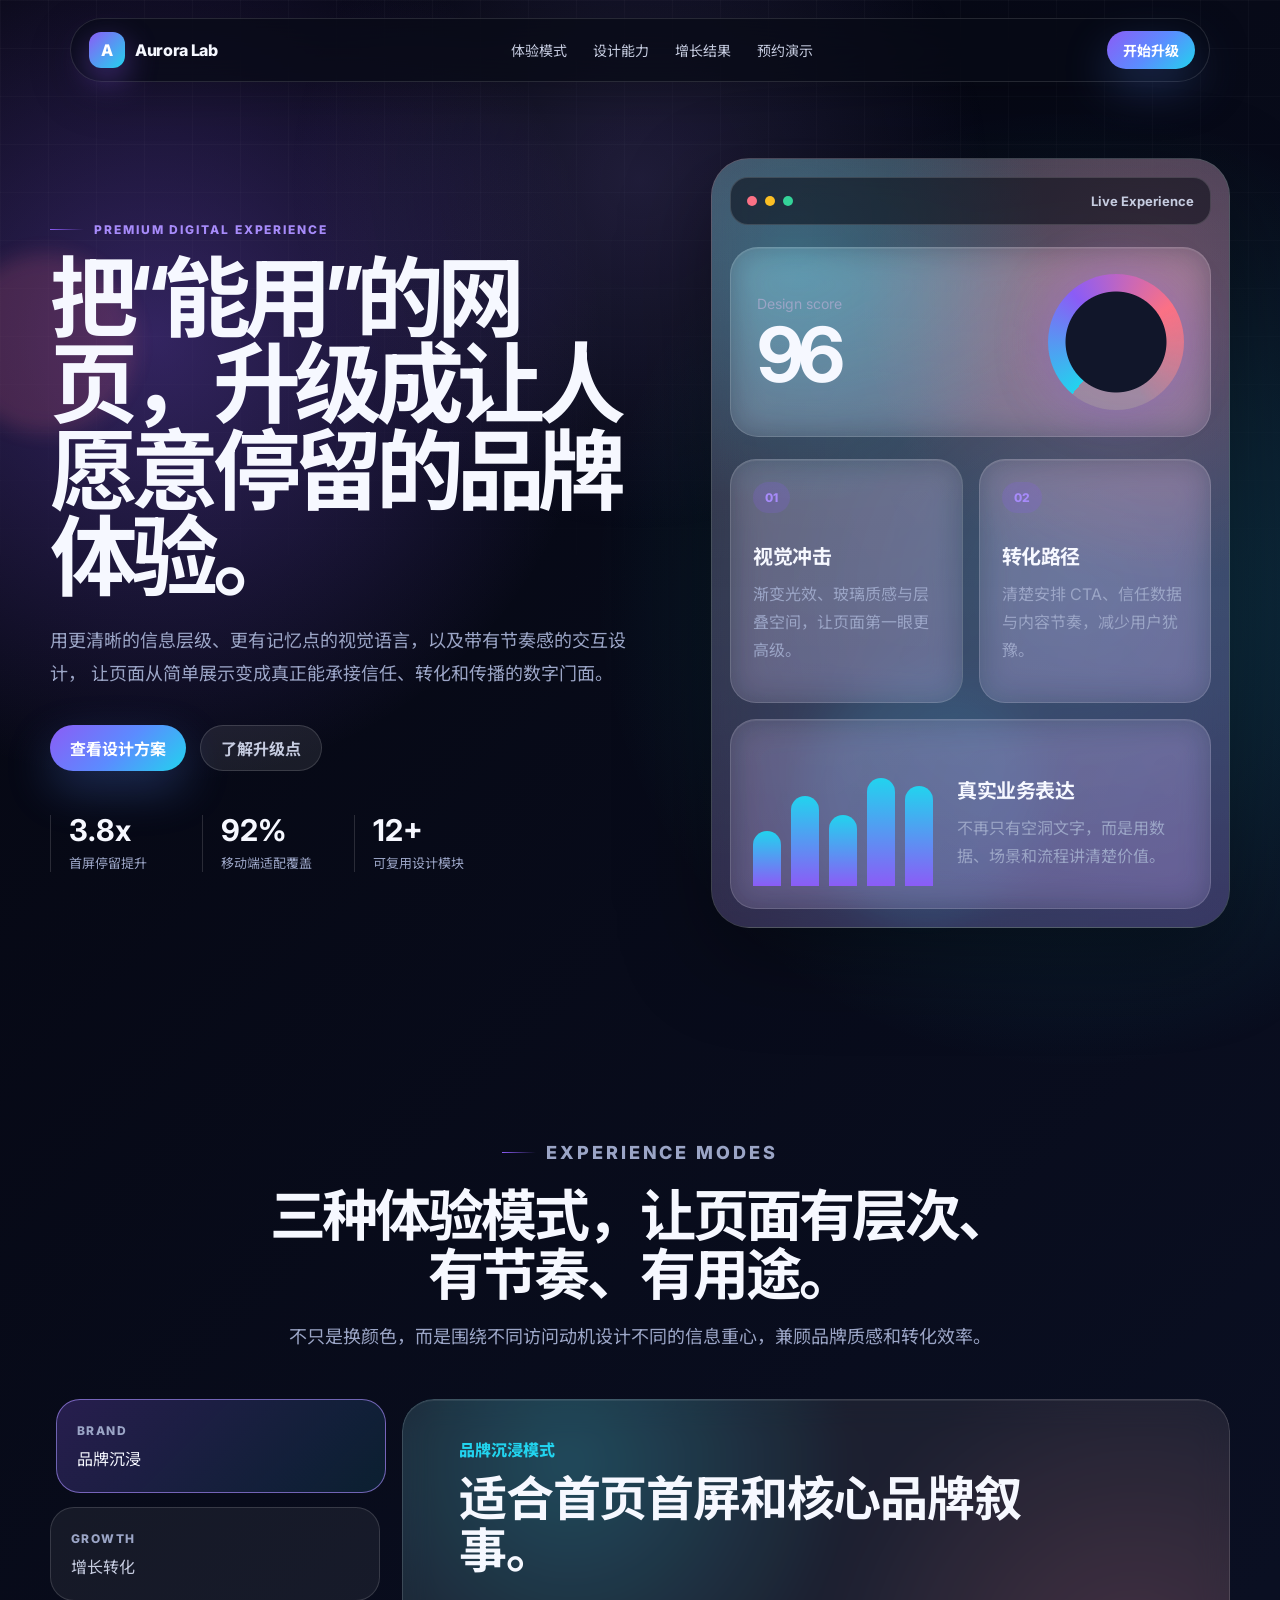
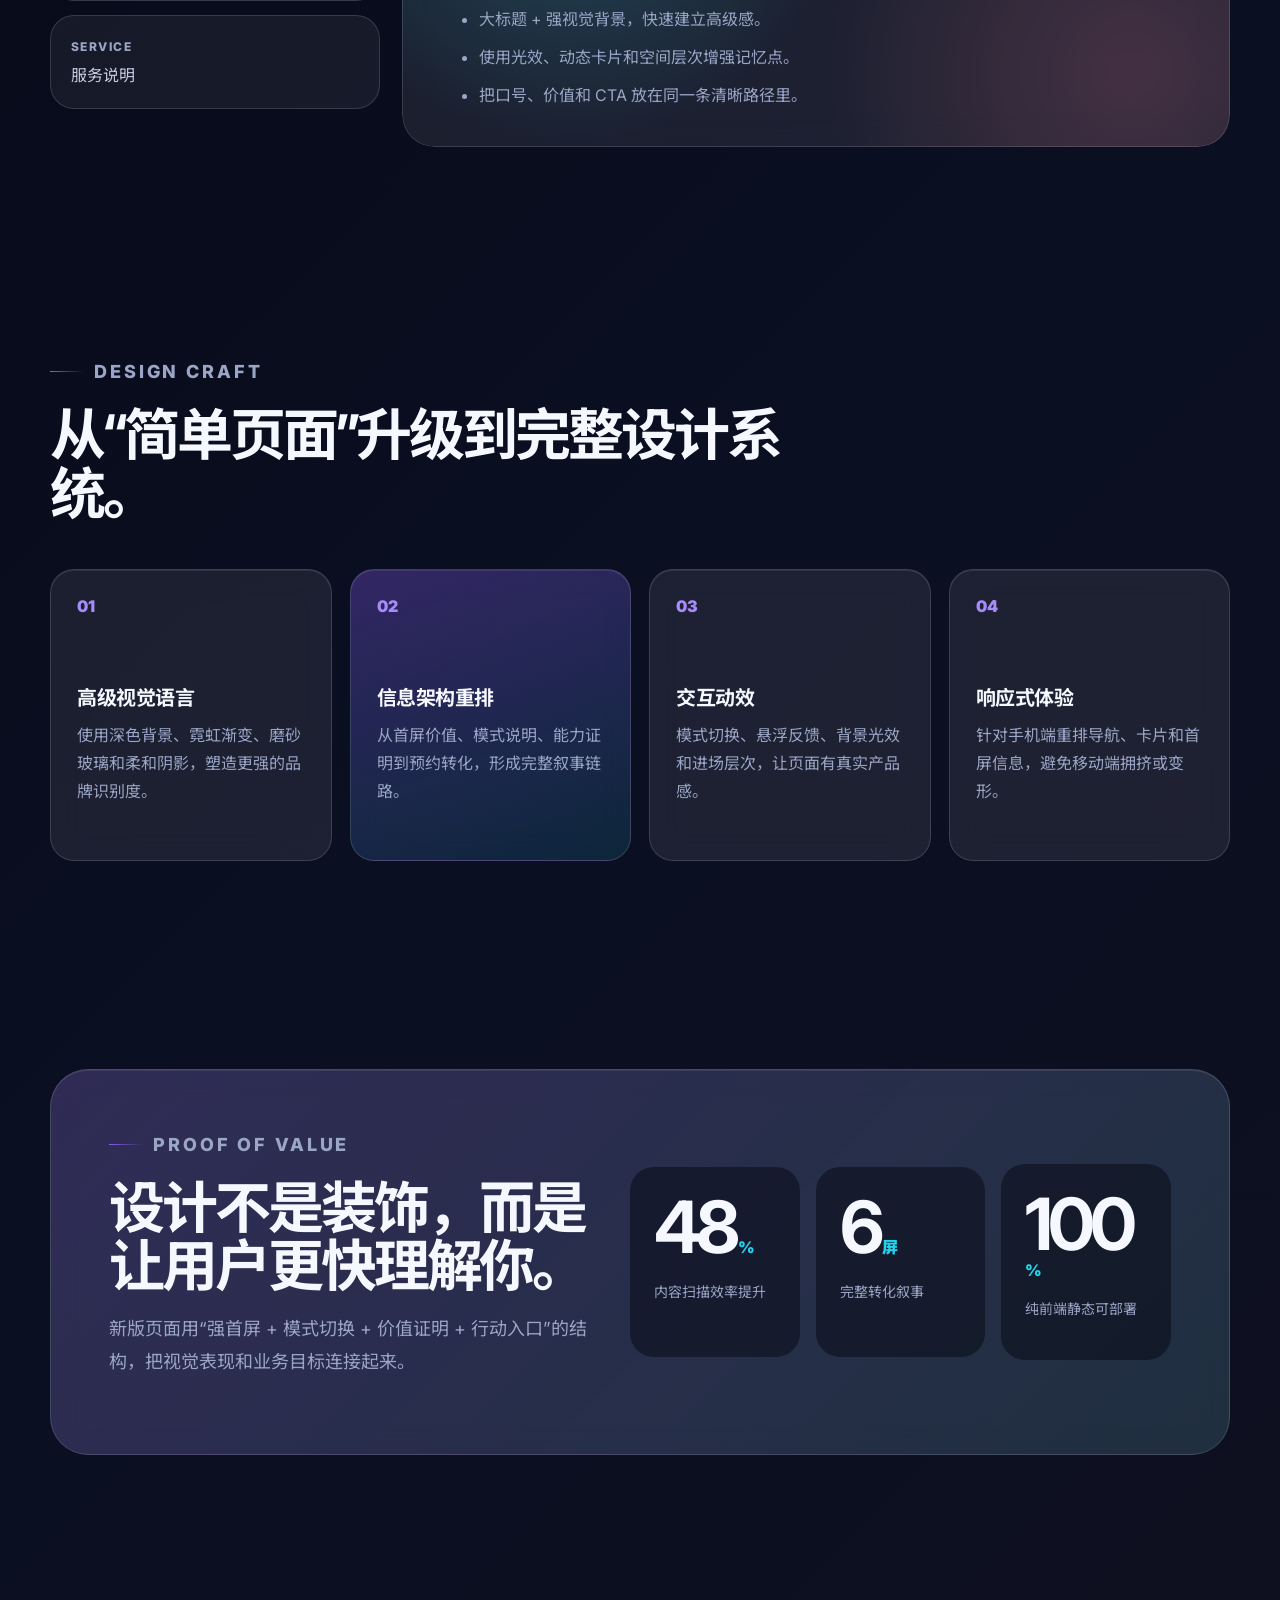
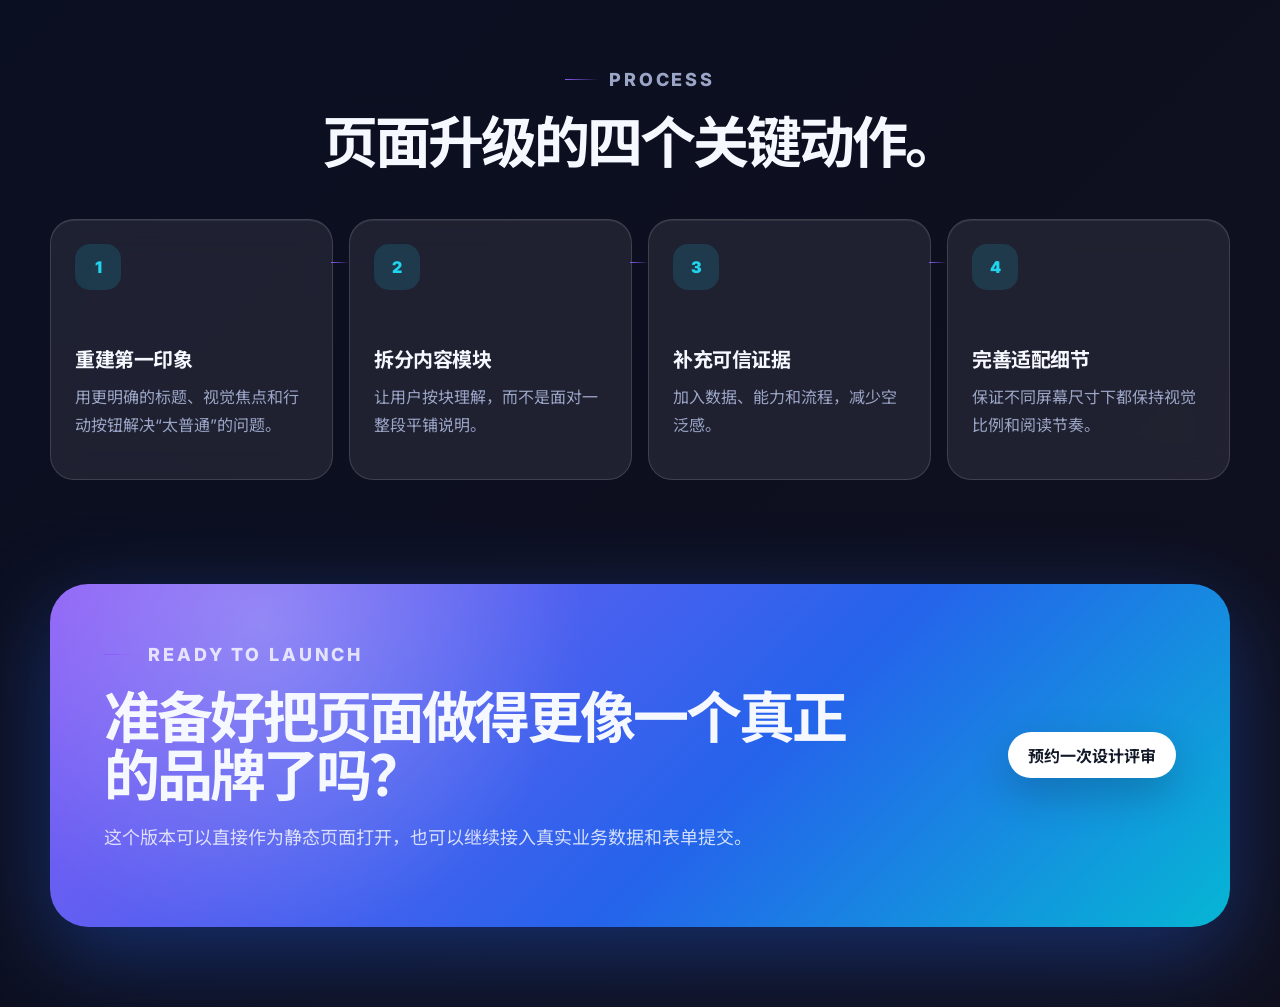
==== index.html @ 58c8c143 "Redesign static webpage experience Co-authored-by: hxabcdefg <hxabcdefg@users.noreply.github.com>" ====
<!doctype html>
<html lang="zh-CN">
  <head>
    <meta charset="UTF-8" />
    <meta name="viewport" content="width=device-width, initial-scale=1.0" />
    <title>Aurora Lab | 下一代数字体验</title>
    <meta
      name="description"
      content="一个高质感、响应式的产品官网页面，展示数字体验、模式切换、服务能力与增长成果。"
    />
    <link rel="preconnect" href="https://fonts.googleapis.com" />
    <link rel="preconnect" href="https://fonts.gstatic.com" crossorigin />
    <link
      href="https://fonts.googleapis.com/css2?family=Inter:wght@400;500;600;700;800&family=Noto+Sans+SC:wght@400;500;700;900&display=swap"
      rel="stylesheet"
    />
    <link rel="stylesheet" href="./styles.css" />
  </head>
  <body>
    <div class="site-shell">
      <header class="site-header">
        <a class="brand" href="#top" aria-label="Aurora Lab 首页">
          <span class="brand-mark">A</span>
          <span>Aurora Lab</span>
        </a>
        <nav class="site-nav" aria-label="主导航">
          <a href="#modes">体验模式</a>
          <a href="#craft">设计能力</a>
          <a href="#proof">增长结果</a>
          <a href="#contact">预约演示</a>
        </nav>
        <a class="header-action" href="#contact">开始升级</a>
      </header>

      <main id="top">
        <section class="hero section-pad" aria-labelledby="hero-title">
          <div class="ambient ambient-one"></div>
          <div class="ambient ambient-two"></div>
          <div class="hero-copy">
            <p class="eyebrow">
              <span></span>
              Premium digital experience
            </p>
            <h1 id="hero-title">把“能用”的网页，升级成让人愿意停留的品牌体验。</h1>
            <p class="hero-lead">
              用更清晰的信息层级、更有记忆点的视觉语言，以及带有节奏感的交互设计，
              让页面从简单展示变成真正能承接信任、转化和传播的数字门面。
            </p>
            <div class="hero-actions">
              <a class="primary-btn" href="#modes">查看设计方案</a>
              <a class="secondary-btn" href="#craft">了解升级点</a>
            </div>
            <div class="trust-row" aria-label="关键数据">
              <div>
                <strong>3.8x</strong>
                <span>首屏停留提升</span>
              </div>
              <div>
                <strong>92%</strong>
                <span>移动端适配覆盖</span>
              </div>
              <div>
                <strong>12+</strong>
                <span>可复用设计模块</span>
              </div>
            </div>
          </div>

          <div class="hero-visual" aria-label="产品体验预览">
            <div class="visual-toolbar">
              <span></span>
              <span></span>
              <span></span>
              <strong>Live Experience</strong>
            </div>
            <div class="dashboard-card spotlight-card">
              <div>
                <p>Design score</p>
                <strong>96</strong>
              </div>
              <div class="score-ring" aria-hidden="true"></div>
            </div>
            <div class="dashboard-grid">
              <article class="mini-card">
                <span class="icon-pill">01</span>
                <h3>视觉冲击</h3>
                <p>渐变光效、玻璃质感与层叠空间，让页面第一眼更高级。</p>
              </article>
              <article class="mini-card">
                <span class="icon-pill">02</span>
                <h3>转化路径</h3>
                <p>清楚安排 CTA、信任数据与内容节奏，减少用户犹豫。</p>
              </article>
              <article class="mini-card wide-card">
                <div class="chart-bars" aria-hidden="true">
                  <span style="--height: 42%"></span>
                  <span style="--height: 68%"></span>
                  <span style="--height: 54%"></span>
                  <span style="--height: 82%"></span>
                  <span style="--height: 76%"></span>
                </div>
                <div>
                  <h3>真实业务表达</h3>
                  <p>不再只有空洞文字，而是用数据、场景和流程讲清楚价值。</p>
                </div>
              </article>
            </div>
          </div>
        </section>

        <section class="section-pad modes-section" id="modes" aria-labelledby="modes-title">
          <div class="section-heading">
            <p class="eyebrow"><span></span> Experience modes</p>
            <h2 id="modes-title">三种体验模式，让页面有层次、有节奏、有用途。</h2>
            <p>
              不只是换颜色，而是围绕不同访问动机设计不同的信息重心，兼顾品牌质感和转化效率。
            </p>
          </div>

          <div class="mode-layout">
            <div class="mode-tabs" role="tablist" aria-label="体验模式切换">
              <button class="mode-tab is-active" type="button" data-mode="brand" role="tab" aria-selected="true">
                <span>Brand</span>
                品牌沉浸
              </button>
              <button class="mode-tab" type="button" data-mode="growth" role="tab" aria-selected="false">
                <span>Growth</span>
                增长转化
              </button>
              <button class="mode-tab" type="button" data-mode="service" role="tab" aria-selected="false">
                <span>Service</span>
                服务说明
              </button>
            </div>

            <div class="mode-preview">
              <article class="mode-panel is-active" data-panel="brand">
                <p>品牌沉浸模式</p>
                <h3>适合首页首屏和核心品牌叙事。</h3>
                <ul>
                  <li>大标题 + 强视觉背景，快速建立高级感。</li>
                  <li>使用光效、动态卡片和空间层次增强记忆点。</li>
                  <li>把口号、价值和 CTA 放在同一条清晰路径里。</li>
                </ul>
              </article>
              <article class="mode-panel" data-panel="growth">
                <p>增长转化模式</p>
                <h3>适合落地页、活动页和产品售卖页。</h3>
                <ul>
                  <li>突出关键利益点、数据证明与行动按钮。</li>
                  <li>用模块化内容减少阅读成本，提升决策速度。</li>
                  <li>让用户每一屏都有下一步可做。</li>
                </ul>
              </article>
              <article class="mode-panel" data-panel="service">
                <p>服务说明模式</p>
                <h3>适合解释方案、流程、能力边界。</h3>
                <ul>
                  <li>用流程图和服务卡片讲清楚交付方式。</li>
                  <li>强化专业感，避免页面像临时拼出来的介绍。</li>
                  <li>兼顾 PC 和手机端的可读性。</li>
                </ul>
              </article>
            </div>
          </div>
        </section>

        <section class="section-pad craft-section" id="craft" aria-labelledby="craft-title">
          <div class="section-heading align-left">
            <p class="eyebrow"><span></span> Design craft</p>
            <h2 id="craft-title">从“简单页面”升级到完整设计系统。</h2>
          </div>
          <div class="craft-grid">
            <article class="craft-card">
              <span>01</span>
              <h3>高级视觉语言</h3>
              <p>使用深色背景、霓虹渐变、磨砂玻璃和柔和阴影，塑造更强的品牌识别度。</p>
            </article>
            <article class="craft-card featured">
              <span>02</span>
              <h3>信息架构重排</h3>
              <p>从首屏价值、模式说明、能力证明到预约转化，形成完整叙事链路。</p>
            </article>
            <article class="craft-card">
              <span>03</span>
              <h3>交互动效</h3>
              <p>模式切换、悬浮反馈、背景光效和进场层次，让页面有真实产品感。</p>
            </article>
            <article class="craft-card">
              <span>04</span>
              <h3>响应式体验</h3>
              <p>针对手机端重排导航、卡片和首屏信息，避免移动端拥挤或变形。</p>
            </article>
          </div>
        </section>

        <section class="section-pad proof-section" id="proof" aria-labelledby="proof-title">
          <div class="proof-card">
            <div>
              <p class="eyebrow"><span></span> Proof of value</p>
              <h2 id="proof-title">设计不是装饰，而是让用户更快理解你。</h2>
              <p>
                新版页面用“强首屏 + 模式切换 + 价值证明 + 行动入口”的结构，把视觉表现和业务目标连接起来。
              </p>
            </div>
            <div class="proof-metrics">
              <div>
                <strong data-count="48">0</strong>
                <span>%</span>
                <p>内容扫描效率提升</p>
              </div>
              <div>
                <strong data-count="6">0</strong>
                <span>屏</span>
                <p>完整转化叙事</p>
              </div>
              <div>
                <strong data-count="100">0</strong>
                <span>%</span>
                <p>纯前端静态可部署</p>
              </div>
            </div>
          </div>
        </section>

        <section class="section-pad process-section" aria-labelledby="process-title">
          <div class="section-heading">
            <p class="eyebrow"><span></span> Process</p>
            <h2 id="process-title">页面升级的四个关键动作。</h2>
          </div>
          <div class="process-line">
            <article>
              <span>1</span>
              <h3>重建第一印象</h3>
              <p>用更明确的标题、视觉焦点和行动按钮解决“太普通”的问题。</p>
            </article>
            <article>
              <span>2</span>
              <h3>拆分内容模块</h3>
              <p>让用户按块理解，而不是面对一整段平铺说明。</p>
            </article>
            <article>
              <span>3</span>
              <h3>补充可信证据</h3>
              <p>加入数据、能力和流程，减少空泛感。</p>
            </article>
            <article>
              <span>4</span>
              <h3>完善适配细节</h3>
              <p>保证不同屏幕尺寸下都保持视觉比例和阅读节奏。</p>
            </article>
          </div>
        </section>

        <section class="cta-section" id="contact" aria-labelledby="cta-title">
          <div>
            <p class="eyebrow"><span></span> Ready to launch</p>
            <h2 id="cta-title">准备好把页面做得更像一个真正的品牌了吗？</h2>
            <p>这个版本可以直接作为静态页面打开，也可以继续接入真实业务数据和表单提交。</p>
          </div>
          <a class="primary-btn light" href="mailto:hello@example.com">预约一次设计评审</a>
        </section>
      </main>
    </div>

    <script src="./script.js"></script>
  </body>
</html>
---- styles.css ----
:root {
  color-scheme: dark;
  --bg: #060711;
  --bg-soft: #0d1020;
  --panel: rgba(255, 255, 255, 0.08);
  --panel-strong: rgba(255, 255, 255, 0.13);
  --line: rgba(255, 255, 255, 0.14);
  --text: #f6f8ff;
  --muted: #9ba5c6;
  --muted-strong: #c6cce0;
  --primary: #8b5cf6;
  --primary-strong: #a78bfa;
  --cyan: #22d3ee;
  --pink: #fb7185;
  --green: #34d399;
  --shadow: 0 28px 90px rgba(0, 0, 0, 0.38);
  --radius-lg: 32px;
  --radius-md: 24px;
  --radius-sm: 16px;
  --container: 1180px;
}

* {
  box-sizing: border-box;
}

html {
  scroll-behavior: smooth;
}

body {
  min-width: 320px;
  margin: 0;
  font-family: "Inter", "Noto Sans SC", system-ui, -apple-system, BlinkMacSystemFont, "Segoe UI", sans-serif;
  color: var(--text);
  background:
    radial-gradient(circle at 12% 8%, rgba(139, 92, 246, 0.34), transparent 28rem),
    radial-gradient(circle at 84% 14%, rgba(34, 211, 238, 0.22), transparent 30rem),
    linear-gradient(135deg, #050610 0%, #0a0f22 52%, #10101e 100%);
}

body::before {
  position: fixed;
  inset: 0;
  z-index: -2;
  pointer-events: none;
  content: "";
  background-image:
    linear-gradient(rgba(255, 255, 255, 0.04) 1px, transparent 1px),
    linear-gradient(90deg, rgba(255, 255, 255, 0.04) 1px, transparent 1px);
  background-size: 48px 48px;
  mask-image: linear-gradient(to bottom, rgba(0, 0, 0, 0.72), transparent 78%);
}

body::after {
  position: fixed;
  inset: 0;
  z-index: -1;
  pointer-events: none;
  content: "";
  background: radial-gradient(circle at var(--pointer-x, 50%) var(--pointer-y, 20%), rgba(167, 139, 250, 0.16), transparent 22rem);
  transition: background 160ms ease;
}

a {
  color: inherit;
  text-decoration: none;
}

button {
  font: inherit;
}

.site-shell {
  width: min(100% - 40px, var(--container));
  margin: 0 auto;
}

.section-pad {
  padding: 104px 0;
}

.site-header {
  position: sticky;
  top: 18px;
  z-index: 10;
  display: flex;
  align-items: center;
  justify-content: space-between;
  gap: 18px;
  width: min(100% - 40px, var(--container));
  margin: 18px auto 0;
  padding: 12px 14px 12px 18px;
  border: 1px solid rgba(255, 255, 255, 0.12);
  border-radius: 999px;
  background: rgba(8, 10, 22, 0.72);
  box-shadow: 0 14px 45px rgba(0, 0, 0, 0.22);
  backdrop-filter: blur(22px);
}

.brand,
.site-nav,
.trust-row,
.hero-actions,
.visual-toolbar,
.mode-tabs,
.proof-metrics,
.cta-section {
  display: flex;
  align-items: center;
}

.brand {
  gap: 10px;
  font-weight: 800;
  letter-spacing: -0.02em;
}

.brand-mark {
  display: grid;
  width: 36px;
  height: 36px;
  place-items: center;
  border-radius: 12px;
  background: linear-gradient(135deg, var(--primary), var(--cyan));
  color: white;
  box-shadow: 0 12px 32px rgba(139, 92, 246, 0.45);
}

.site-nav {
  gap: 26px;
  color: var(--muted-strong);
  font-size: 14px;
}

.site-nav a {
  transition: color 180ms ease;
}

.site-nav a:hover {
  color: var(--text);
}

.header-action,
.primary-btn,
.secondary-btn {
  display: inline-flex;
  align-items: center;
  justify-content: center;
  min-height: 46px;
  padding: 0 20px;
  border-radius: 999px;
  font-weight: 700;
}

.header-action,
.primary-btn {
  background: linear-gradient(135deg, var(--primary), #5b8cff 52%, var(--cyan));
  color: white;
  box-shadow: 0 18px 46px rgba(91, 140, 255, 0.28);
  transition:
    transform 180ms ease,
    box-shadow 180ms ease;
}

.header-action {
  min-height: 38px;
  padding: 0 16px;
  font-size: 14px;
}

.header-action:hover,
.primary-btn:hover {
  transform: translateY(-2px);
  box-shadow: 0 22px 56px rgba(91, 140, 255, 0.38);
}

.secondary-btn {
  border: 1px solid var(--line);
  background: rgba(255, 255, 255, 0.08);
  color: var(--muted-strong);
}

.hero {
  position: relative;
  display: grid;
  grid-template-columns: minmax(0, 1fr) minmax(360px, 0.86fr);
  gap: 58px;
  align-items: center;
  min-height: calc(100vh - 86px);
  padding-top: 76px;
}

.ambient {
  position: absolute;
  z-index: -1;
  border-radius: 999px;
  filter: blur(10px);
  opacity: 0.85;
}

.ambient-one {
  top: 18%;
  left: -8%;
  width: 180px;
  height: 180px;
  background: rgba(251, 113, 133, 0.2);
}

.ambient-two {
  right: 16%;
  bottom: 12%;
  width: 240px;
  height: 240px;
  background: rgba(34, 211, 238, 0.14);
}

.eyebrow {
  display: inline-flex;
  align-items: center;
  gap: 10px;
  margin: 0 0 18px;
  color: var(--primary-strong);
  font-size: 12px;
  font-weight: 800;
  letter-spacing: 0.16em;
  text-transform: uppercase;
}

.eyebrow span {
  width: 34px;
  height: 1px;
  background: linear-gradient(90deg, var(--primary), transparent);
}

h1,
h2,
h3,
p {
  margin-top: 0;
}

h1 {
  max-width: 780px;
  margin-bottom: 24px;
  font-size: clamp(48px, 8vw, 88px);
  line-height: 0.98;
  letter-spacing: -0.075em;
}

h2 {
  margin-bottom: 16px;
  font-size: clamp(34px, 5vw, 56px);
  line-height: 1.04;
  letter-spacing: -0.055em;
}

h3 {
  margin-bottom: 10px;
  font-size: 20px;
  letter-spacing: -0.025em;
}

.hero-lead,
.section-heading p,
.proof-card p,
.cta-section p {
  color: var(--muted);
  font-size: 18px;
  line-height: 1.85;
}

.hero-lead {
  max-width: 640px;
}

.hero-actions {
  gap: 14px;
  margin-top: 34px;
  flex-wrap: wrap;
}

.trust-row {
  gap: 28px;
  flex-wrap: wrap;
  margin-top: 44px;
}

.trust-row div {
  min-width: 124px;
  padding-left: 18px;
  border-left: 1px solid var(--line);
}

.trust-row strong {
  display: block;
  font-size: 30px;
  line-height: 1;
}

.trust-row span {
  display: block;
  margin-top: 8px;
  color: var(--muted);
  font-size: 13px;
}

.hero-visual {
  position: relative;
  min-height: 620px;
  overflow: hidden;
  padding: 18px;
  border: 1px solid rgba(255, 255, 255, 0.13);
  border-radius: 38px;
  background:
    linear-gradient(180deg, rgba(255, 255, 255, 0.14), rgba(255, 255, 255, 0.04)),
    rgba(255, 255, 255, 0.07);
  box-shadow: var(--shadow);
  backdrop-filter: blur(22px);
}

.hero-visual::before {
  position: absolute;
  inset: -1px;
  content: "";
  background:
    radial-gradient(circle at 16% 12%, rgba(34, 211, 238, 0.24), transparent 16rem),
    radial-gradient(circle at 84% 18%, rgba(251, 113, 133, 0.22), transparent 18rem),
    linear-gradient(145deg, transparent, rgba(139, 92, 246, 0.2));
}

.visual-toolbar,
.dashboard-card,
.dashboard-grid {
  position: relative;
  z-index: 1;
}

.visual-toolbar {
  gap: 8px;
  height: 48px;
  padding: 0 16px;
  border: 1px solid var(--line);
  border-radius: 18px;
  background: rgba(5, 7, 16, 0.52);
}

.visual-toolbar span {
  width: 10px;
  height: 10px;
  border-radius: 50%;
  background: var(--pink);
}

.visual-toolbar span:nth-child(2) {
  background: #fbbf24;
}

.visual-toolbar span:nth-child(3) {
  background: var(--green);
}

.visual-toolbar strong {
  margin-left: auto;
  color: var(--muted-strong);
  font-size: 13px;
}

.dashboard-card,
.mini-card,
.mode-panel,
.craft-card,
.proof-card,
.process-line article {
  border: 1px solid var(--line);
  background: var(--panel);
  box-shadow: inset 0 1px 0 rgba(255, 255, 255, 0.08);
  backdrop-filter: blur(16px);
}

.spotlight-card {
  display: flex;
  align-items: center;
  justify-content: space-between;
  margin: 22px 0;
  padding: 26px;
  border-radius: 28px;
}

.spotlight-card p {
  margin-bottom: 8px;
  color: var(--muted);
  font-size: 14px;
}

.spotlight-card strong {
  font-size: 76px;
  line-height: 0.9;
  letter-spacing: -0.08em;
}

.score-ring {
  width: 136px;
  height: 136px;
  border-radius: 50%;
  background:
    radial-gradient(circle at center, #11162a 52%, transparent 53%),
    conic-gradient(from 220deg, var(--cyan), var(--primary), var(--pink), rgba(255, 255, 255, 0.12) 82%);
  box-shadow: 0 0 52px rgba(139, 92, 246, 0.34);
}

.dashboard-grid {
  display: grid;
  grid-template-columns: repeat(2, 1fr);
  gap: 16px;
}

.mini-card {
  min-height: 190px;
  padding: 22px;
  border-radius: 26px;
}

.mini-card p,
.craft-card p,
.process-line p,
.mode-panel li {
  color: var(--muted);
  line-height: 1.75;
}

.icon-pill {
  display: inline-flex;
  margin-bottom: 28px;
  padding: 8px 12px;
  border-radius: 999px;
  background: rgba(139, 92, 246, 0.18);
  color: var(--primary-strong);
  font-size: 12px;
  font-weight: 800;
}

.wide-card {
  display: grid;
  grid-column: 1 / -1;
  grid-template-columns: 0.78fr 1fr;
  gap: 24px;
  align-items: end;
}

.chart-bars {
  display: grid;
  grid-template-columns: repeat(5, 1fr);
  gap: 10px;
  align-items: end;
  height: 132px;
}

.chart-bars span {
  min-height: 22px;
  height: var(--height);
  border-radius: 999px 999px 12px 12px;
  background: linear-gradient(180deg, var(--cyan), var(--primary));
}

.section-heading {
  max-width: 760px;
  margin: 0 auto 46px;
  text-align: center;
}

.section-heading.align-left {
  margin-left: 0;
  text-align: left;
}

.mode-layout {
  display: grid;
  grid-template-columns: 330px minmax(0, 1fr);
  gap: 22px;
}

.mode-tabs {
  flex-direction: column;
  align-items: stretch;
  gap: 14px;
}

.mode-tab {
  cursor: pointer;
  min-height: 94px;
  padding: 20px;
  border: 1px solid var(--line);
  border-radius: var(--radius-md);
  background: rgba(255, 255, 255, 0.06);
  color: var(--muted-strong);
  text-align: left;
  transition:
    transform 180ms ease,
    border-color 180ms ease,
    background 180ms ease;
}

.mode-tab span {
  display: block;
  margin-bottom: 8px;
  color: var(--muted);
  font-size: 12px;
  font-weight: 800;
  letter-spacing: 0.12em;
  text-transform: uppercase;
}

.mode-tab:hover,
.mode-tab.is-active {
  transform: translateX(6px);
  border-color: rgba(167, 139, 250, 0.64);
  background: linear-gradient(135deg, rgba(139, 92, 246, 0.24), rgba(34, 211, 238, 0.1));
  color: var(--text);
}

.mode-preview {
  position: relative;
  overflow: hidden;
  min-height: 348px;
  border-radius: var(--radius-lg);
}

.mode-preview::before {
  position: absolute;
  inset: 0;
  content: "";
  background:
    radial-gradient(circle at 20% 18%, rgba(34, 211, 238, 0.24), transparent 18rem),
    radial-gradient(circle at 88% 78%, rgba(251, 113, 133, 0.18), transparent 20rem);
}

.mode-panel {
  position: absolute;
  inset: 0;
  display: grid;
  align-content: center;
  padding: clamp(28px, 5vw, 56px);
  border-radius: var(--radius-lg);
  opacity: 0;
  transform: translateY(18px) scale(0.98);
  transition:
    opacity 240ms ease,
    transform 240ms ease;
}

.mode-panel.is-active {
  opacity: 1;
  transform: translateY(0) scale(1);
}

.mode-panel p {
  margin-bottom: 12px;
  color: var(--cyan);
  font-weight: 800;
}

.mode-panel h3 {
  max-width: 620px;
  font-size: clamp(28px, 4vw, 48px);
  line-height: 1.08;
}

.mode-panel ul {
  display: grid;
  gap: 10px;
  margin: 18px 0 0;
  padding-left: 20px;
}

.craft-grid {
  display: grid;
  grid-template-columns: repeat(4, 1fr);
  gap: 18px;
}

.craft-card {
  min-height: 292px;
  padding: 26px;
  border-radius: var(--radius-md);
  transition:
    transform 180ms ease,
    border-color 180ms ease,
    background 180ms ease;
}

.craft-card:hover {
  transform: translateY(-6px);
  border-color: rgba(34, 211, 238, 0.48);
  background: var(--panel-strong);
}

.craft-card.featured {
  background: linear-gradient(160deg, rgba(139, 92, 246, 0.32), rgba(34, 211, 238, 0.12));
}

.craft-card span {
  display: inline-flex;
  margin-bottom: 66px;
  color: var(--primary-strong);
  font-weight: 900;
}

.proof-card {
  display: grid;
  grid-template-columns: minmax(0, 0.9fr) minmax(360px, 1fr);
  gap: 34px;
  align-items: center;
  padding: clamp(28px, 5vw, 58px);
  border-radius: 38px;
  background:
    linear-gradient(135deg, rgba(139, 92, 246, 0.18), rgba(34, 211, 238, 0.08)),
    rgba(255, 255, 255, 0.08);
}

.proof-metrics {
  justify-content: space-between;
  gap: 16px;
}

.proof-metrics div {
  flex: 1;
  min-height: 190px;
  padding: 24px;
  border-radius: 24px;
  background: rgba(4, 6, 15, 0.46);
}

.proof-metrics strong {
  font-size: clamp(44px, 6vw, 72px);
  line-height: 1;
  letter-spacing: -0.075em;
}

.proof-metrics span {
  color: var(--cyan);
  font-weight: 900;
}

.proof-metrics p {
  margin-top: 16px;
  font-size: 14px;
}

.process-line {
  display: grid;
  grid-template-columns: repeat(4, 1fr);
  gap: 16px;
}

.process-line article {
  position: relative;
  min-height: 250px;
  padding: 24px;
  border-radius: var(--radius-md);
}

.process-line article::after {
  position: absolute;
  top: 42px;
  right: -17px;
  width: 18px;
  height: 1px;
  content: "";
  background: linear-gradient(90deg, var(--primary), transparent);
}

.process-line article:last-child::after {
  display: none;
}

.process-line span {
  display: grid;
  width: 46px;
  height: 46px;
  margin-bottom: 54px;
  place-items: center;
  border-radius: 15px;
  background: rgba(34, 211, 238, 0.14);
  color: var(--cyan);
  font-weight: 900;
}

.cta-section {
  justify-content: space-between;
  gap: 28px;
  margin-bottom: 80px;
  padding: clamp(28px, 5vw, 54px);
  border-radius: 38px;
  background:
    radial-gradient(circle at 18% 12%, rgba(255, 255, 255, 0.26), transparent 20rem),
    linear-gradient(135deg, #8b5cf6, #2563eb 58%, #06b6d4);
  box-shadow: 0 28px 90px rgba(37, 99, 235, 0.38);
}

.cta-section h2 {
  max-width: 780px;
}

.cta-section p,
.cta-section .eyebrow {
  color: rgba(255, 255, 255, 0.78);
}

.primary-btn.light {
  flex: 0 0 auto;
  background: white;
  color: #111827;
  box-shadow: 0 16px 42px rgba(0, 0, 0, 0.2);
}

@media (max-width: 1060px) {
  .site-nav {
    display: none;
  }

  .hero,
  .proof-card {
    grid-template-columns: 1fr;
  }

  .hero {
    min-height: auto;
  }

  .hero-visual {
    min-height: 560px;
  }

  .craft-grid,
  .process-line {
    grid-template-columns: repeat(2, 1fr);
  }

  .process-line article::after {
    display: none;
  }
}

@media (max-width: 760px) {
  .site-shell {
    width: min(100% - 28px, var(--container));
  }

  .site-header {
    width: min(100% - 24px, var(--container));
    top: 10px;
  }

  .header-action {
    display: none;
  }

  .section-pad {
    padding: 74px 0;
  }

  h1 {
    font-size: clamp(42px, 14vw, 64px);
  }

  .hero {
    gap: 34px;
    padding-top: 56px;
  }

  .hero-lead,
  .section-heading p,
  .proof-card p,
  .cta-section p {
    font-size: 16px;
  }

  .hero-actions {
    align-items: stretch;
    flex-direction: column;
  }

  .hero-actions a {
    width: 100%;
  }

  .trust-row {
    gap: 18px;
  }

  .hero-visual {
    min-height: auto;
    border-radius: 28px;
  }

  .spotlight-card {
    align-items: flex-start;
    flex-direction: column;
  }

  .score-ring {
    width: 112px;
    height: 112px;
  }

  .dashboard-grid,
  .wide-card,
  .mode-layout,
  .proof-card,
  .process-line,
  .craft-grid {
    grid-template-columns: 1fr;
  }

  .mode-preview {
    min-height: 480px;
  }

  .mode-tab:hover,
  .mode-tab.is-active {
    transform: translateY(-3px);
  }

  .proof-metrics,
  .cta-section {
    align-items: stretch;
    flex-direction: column;
  }
}

@media (max-width: 480px) {
  .brand {
    font-size: 14px;
  }

  .brand-mark {
    width: 32px;
    height: 32px;
  }

  .hero-visual,
  .proof-card,
  .cta-section {
    border-radius: 24px;
  }

  .spotlight-card strong {
    font-size: 58px;
  }

  .mini-card,
  .craft-card,
  .process-line article {
    min-height: auto;
  }

  .craft-card span,
  .process-line span {
    margin-bottom: 34px;
  }
}
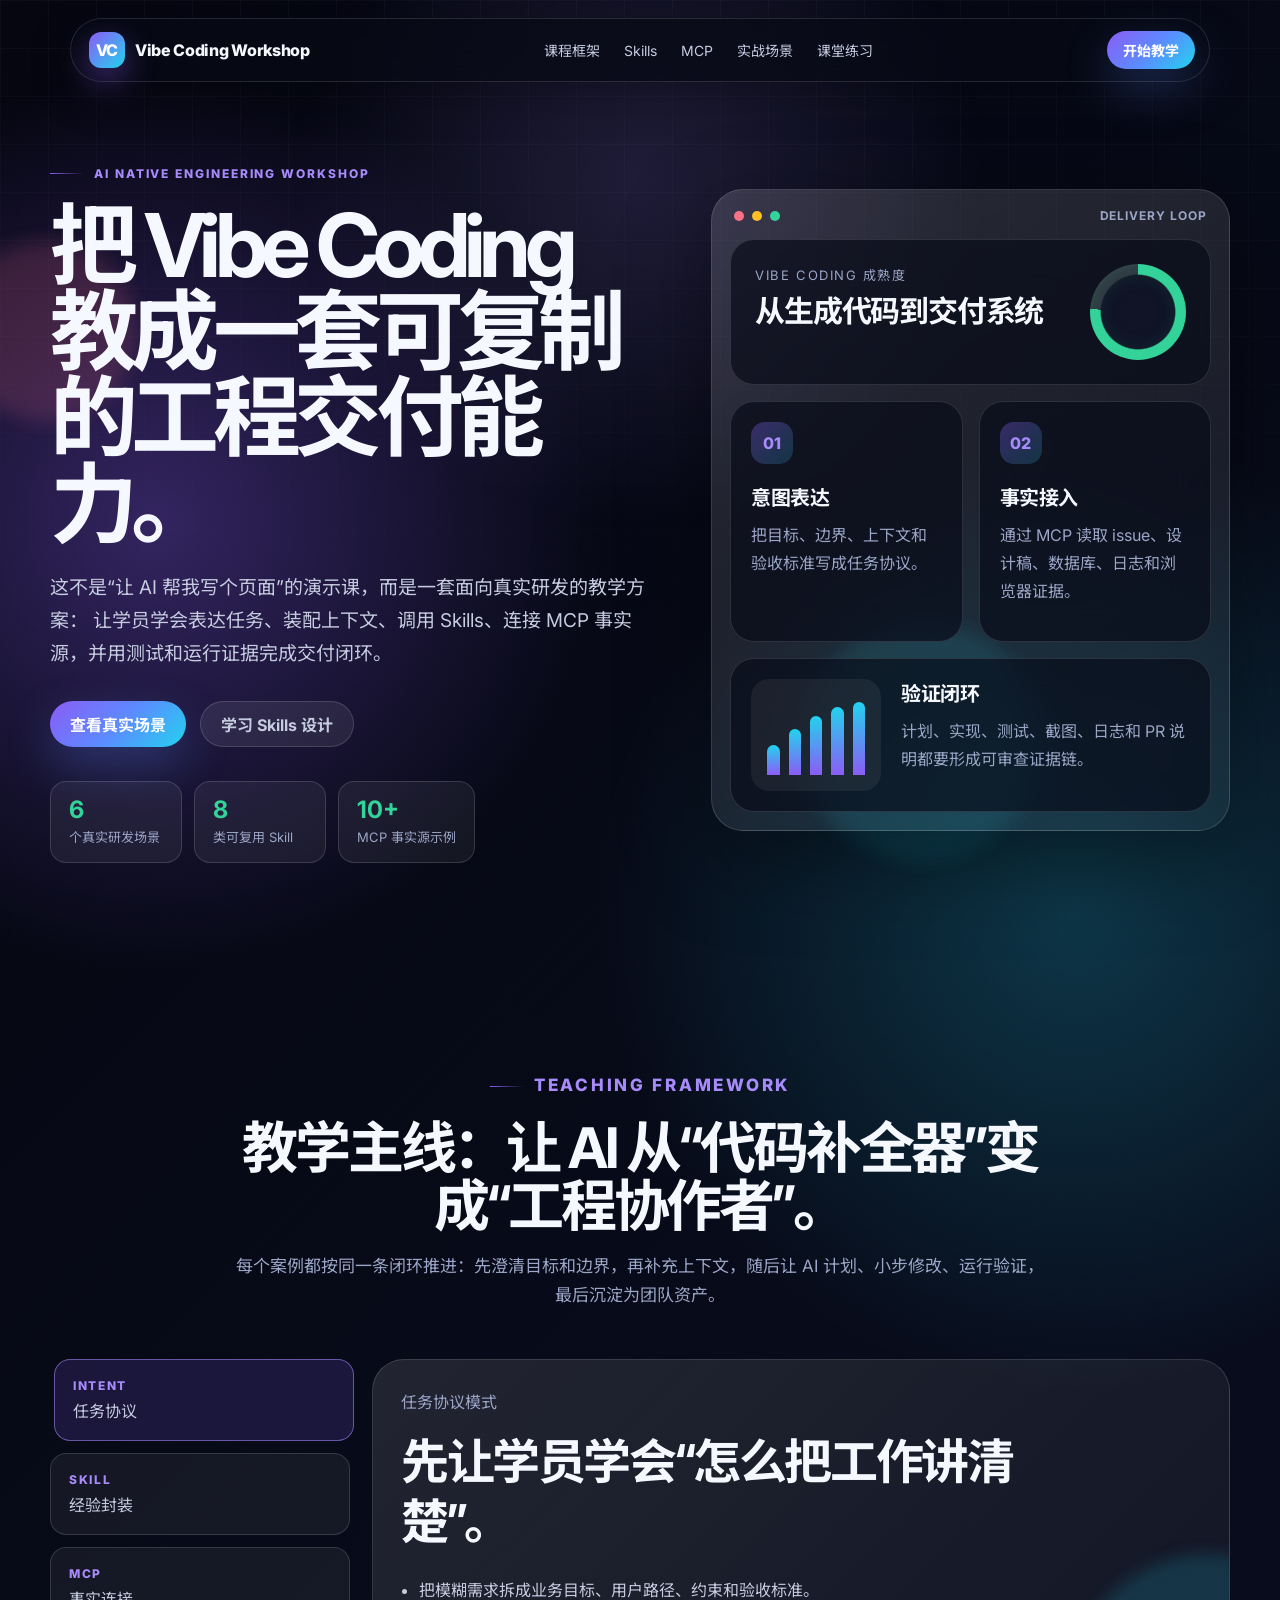
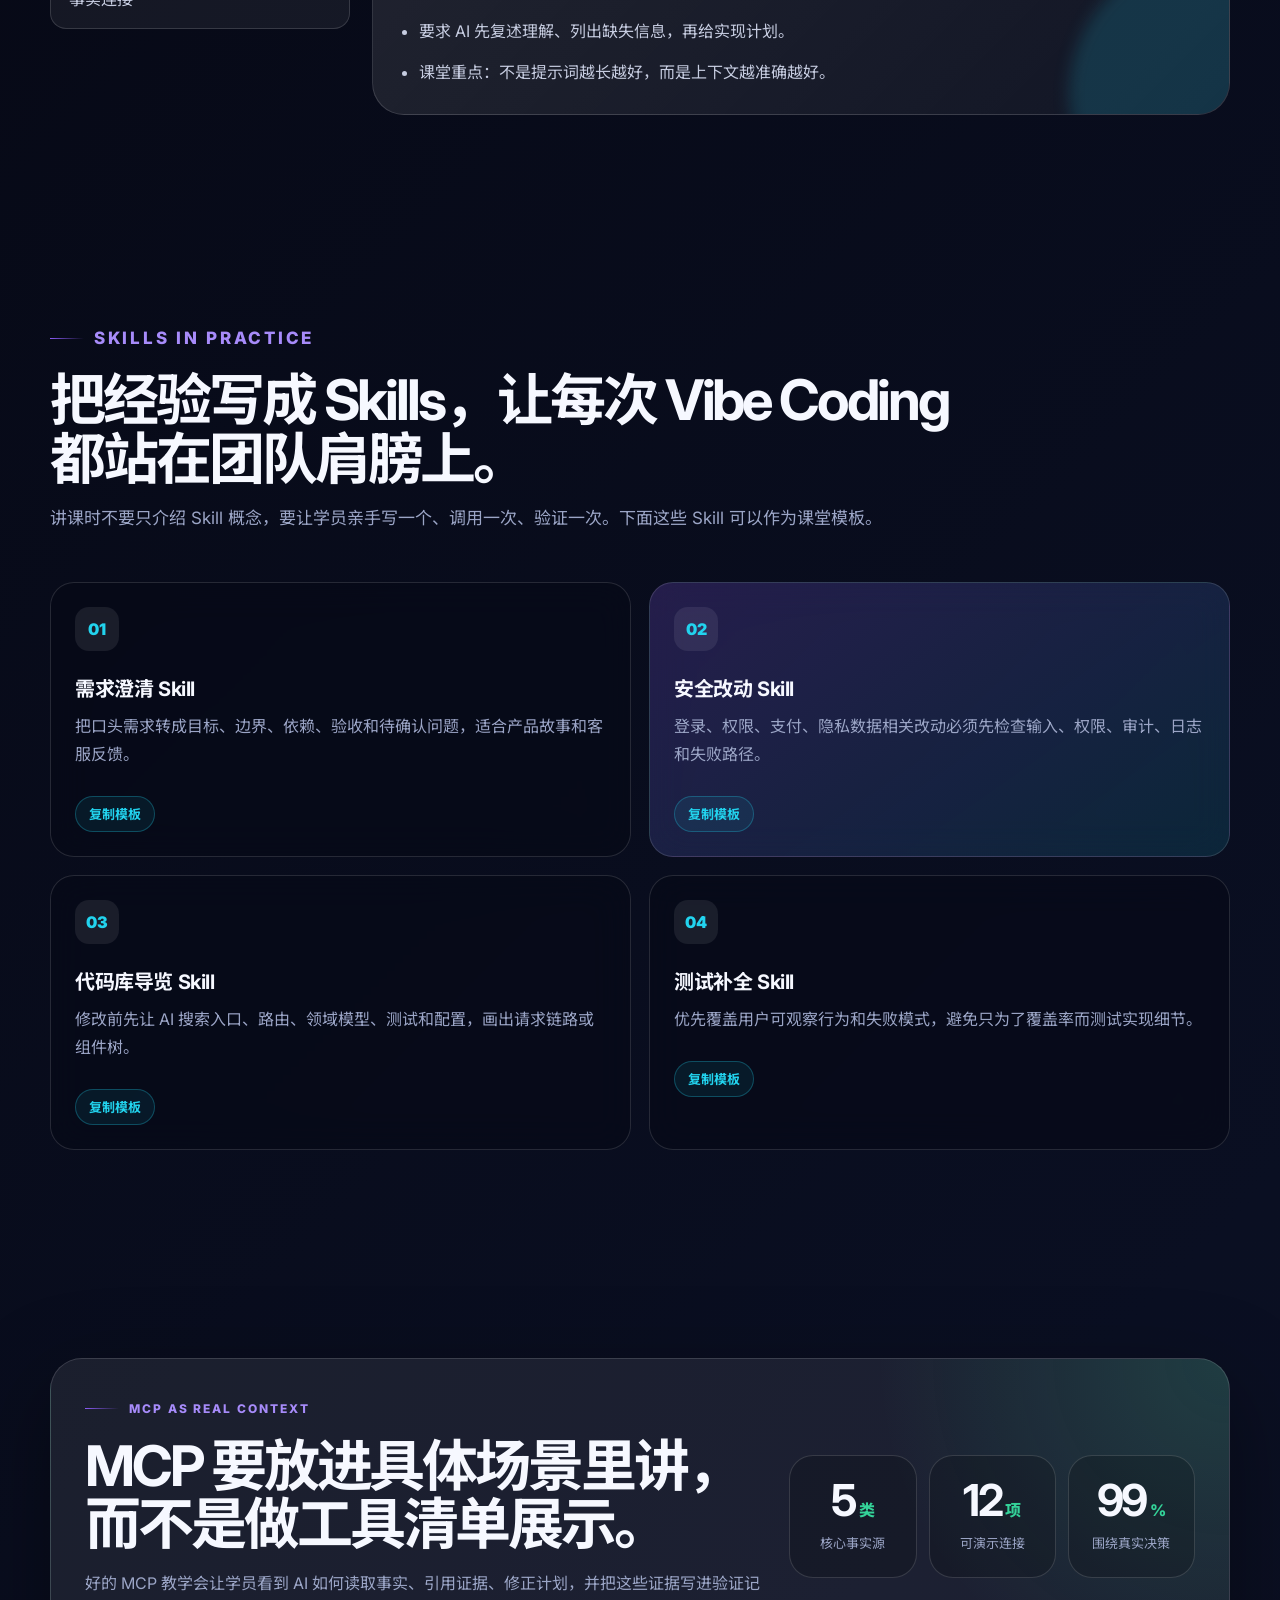
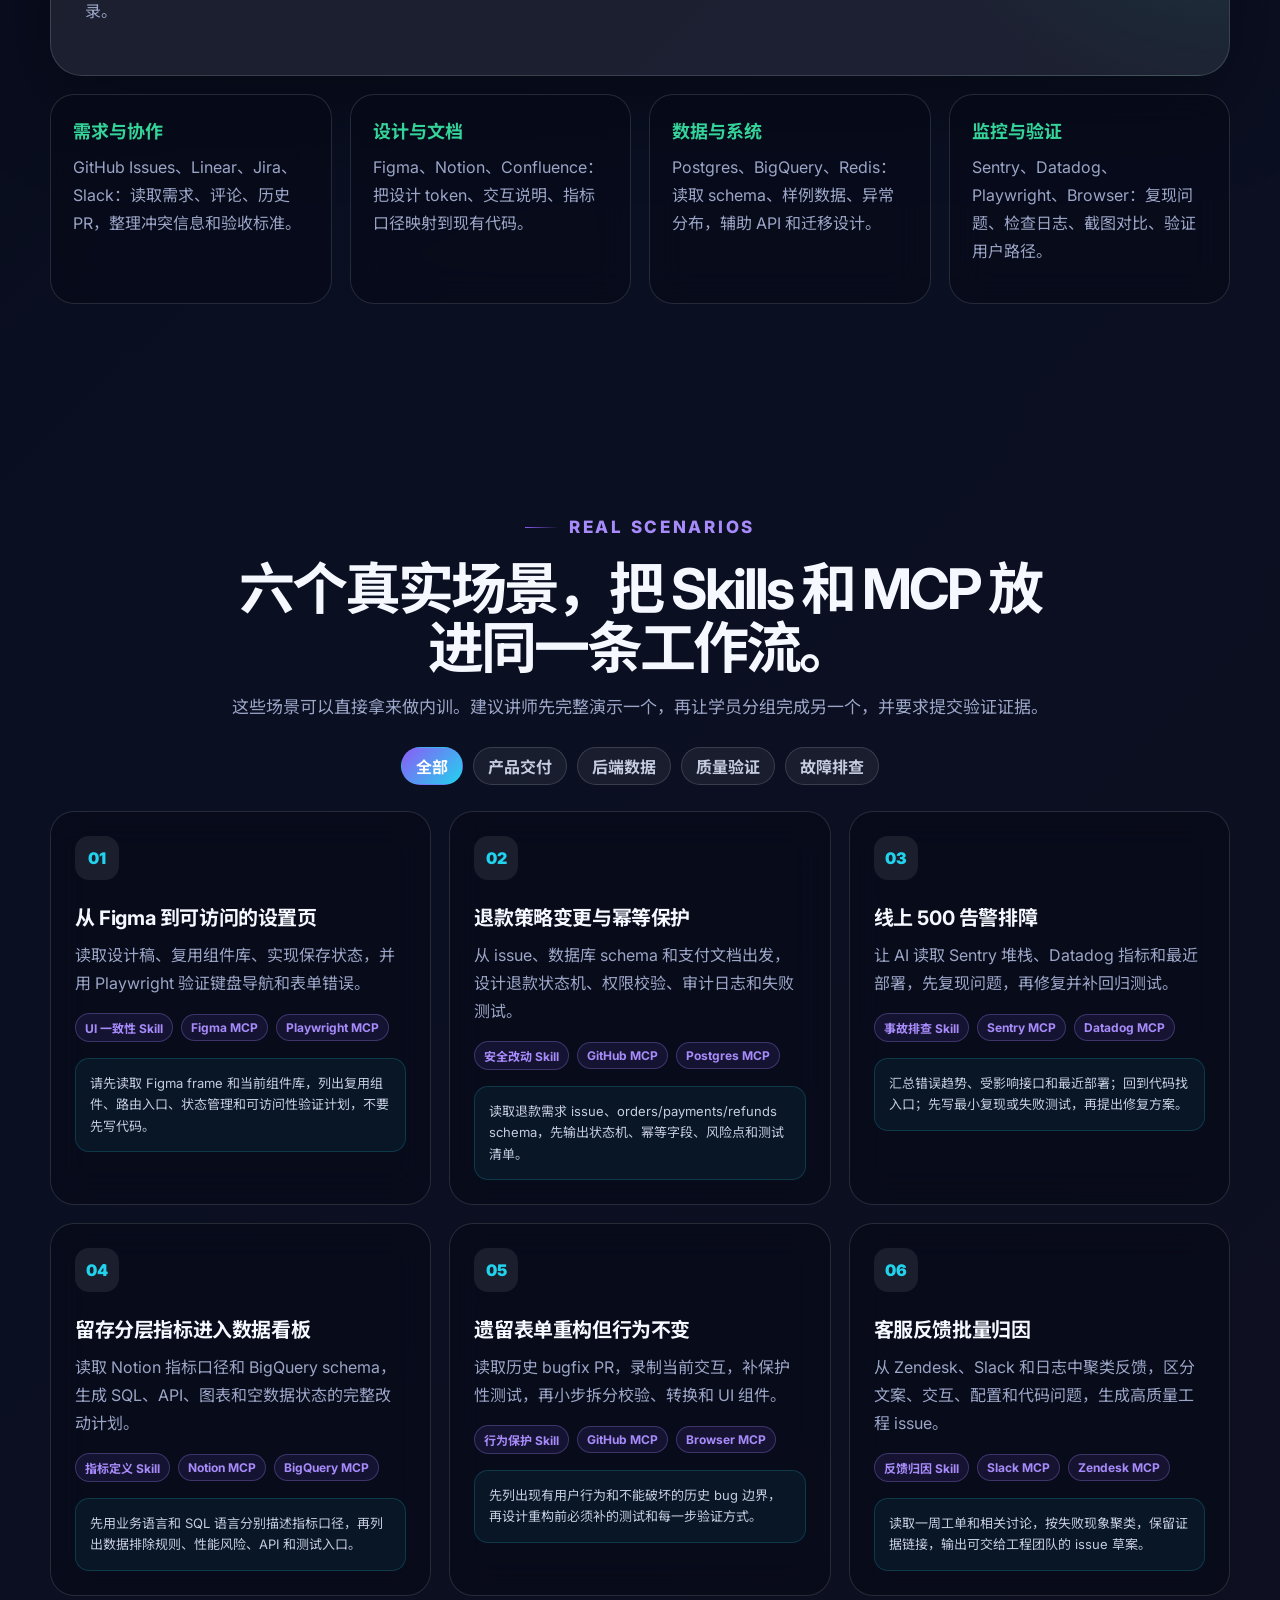
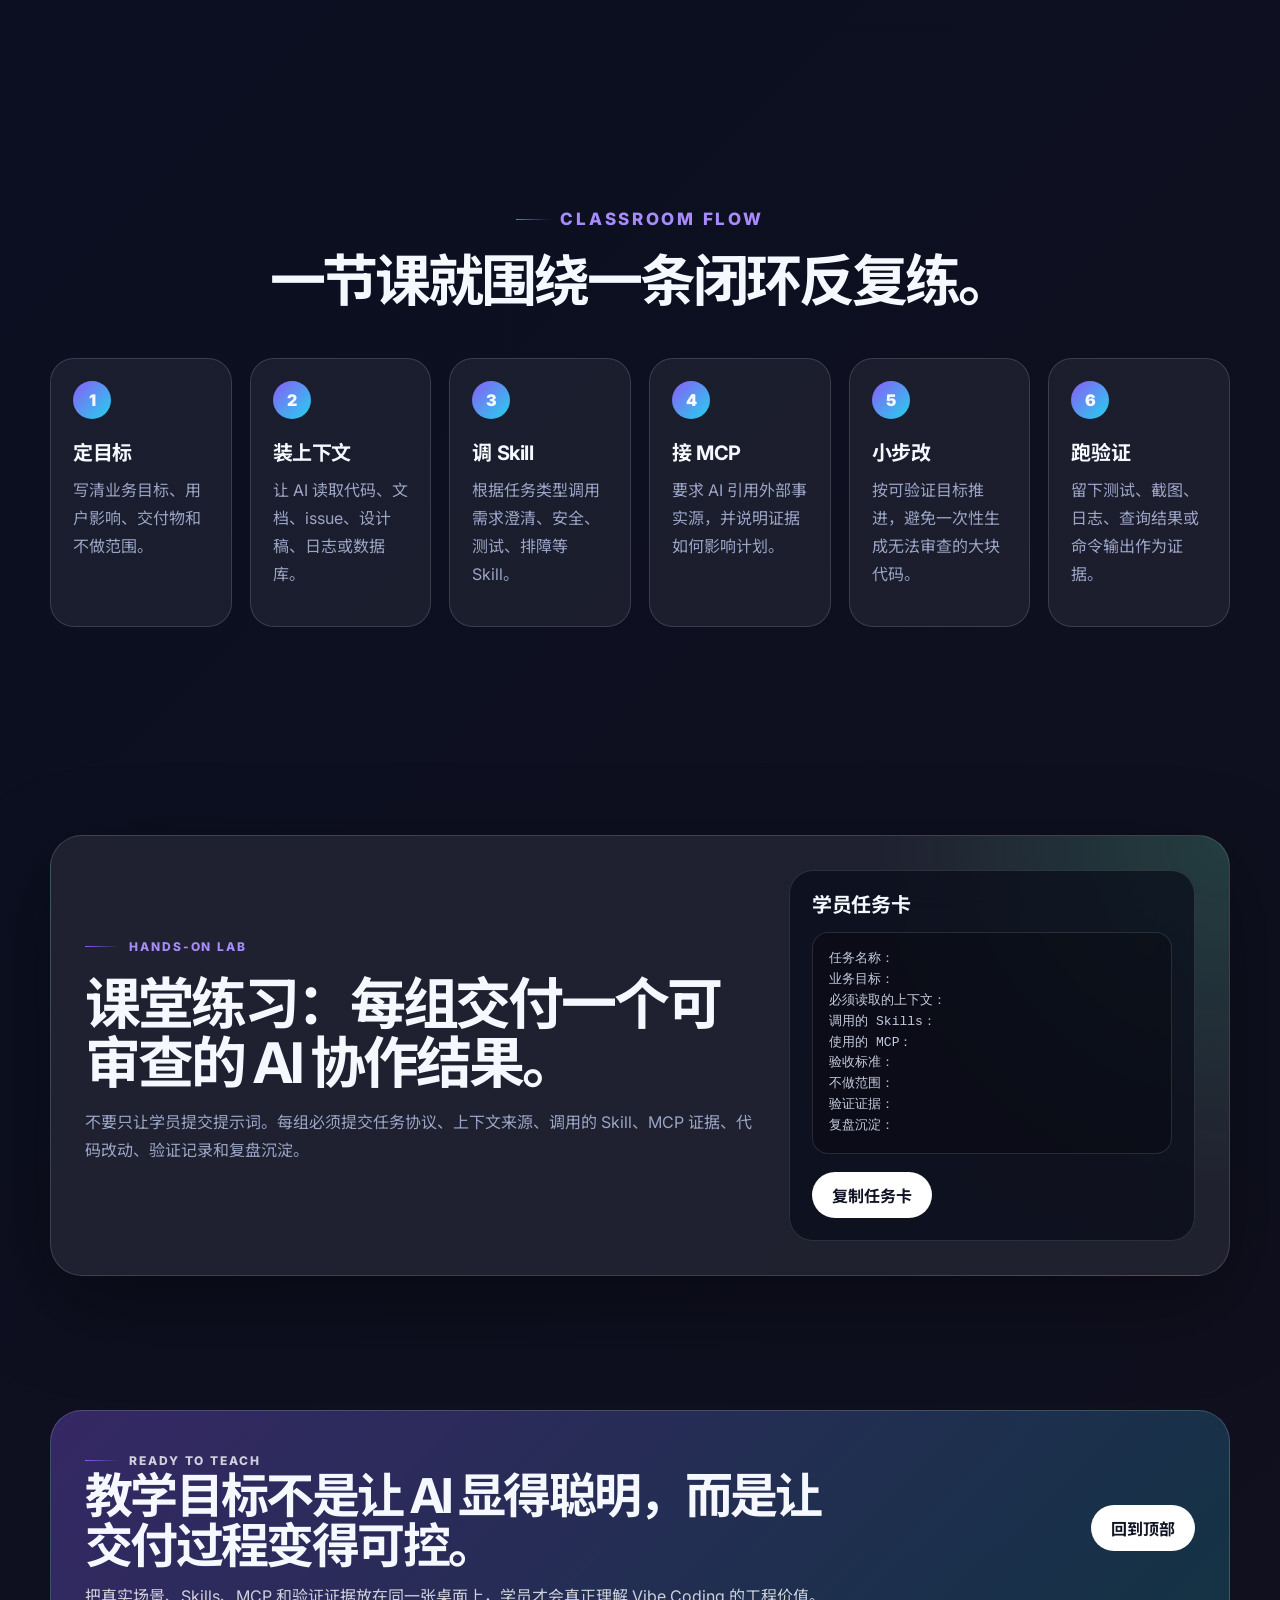
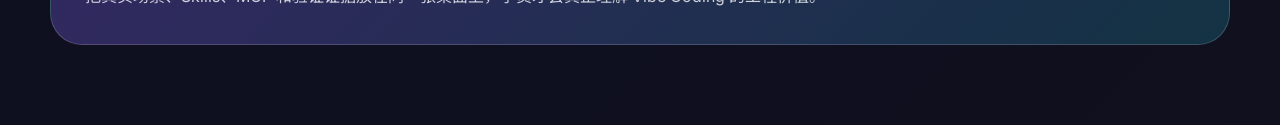
==== commit 953b2e38: "Rewrite uploaded vibe coding workshop page Co-authored-by: hxabcdefg <hxabcdefg@users.noreply.github" ====
--- a/index.html
+++ b/index.html
@@ -3,10 +3,10 @@
   <head>
     <meta charset="UTF-8" />
     <meta name="viewport" content="width=device-width, initial-scale=1.0" />
-    <title>Aurora Lab | 下一代数字体验</title>
+    <title>Vibe Coding Workshop | Skills 与 MCP 实战教学</title>
     <meta
       name="description"
-      content="一个高质感、响应式的产品官网页面，展示数字体验、模式切换、服务能力与增长成果。"
+      content="一套用于教学和内训的 Vibe Coding 实战工作坊页面，覆盖真实研发场景、Skills 沉淀、MCP 事实源接入和验证闭环。"
     />
     <link rel="preconnect" href="https://fonts.googleapis.com" />
     <link rel="preconnect" href="https://fonts.gstatic.com" crossorigin />
@@ -19,17 +19,18 @@
   <body>
     <div class="site-shell">
       <header class="site-header">
-        <a class="brand" href="#top" aria-label="Aurora Lab 首页">
-          <span class="brand-mark">A</span>
-          <span>Aurora Lab</span>
+        <a class="brand" href="#top" aria-label="Vibe Coding Workshop 首页">
+          <span class="brand-mark">VC</span>
+          <span>Vibe Coding Workshop</span>
         </a>
         <nav class="site-nav" aria-label="主导航">
-          <a href="#modes">体验模式</a>
-          <a href="#craft">设计能力</a>
-          <a href="#proof">增长结果</a>
-          <a href="#contact">预约演示</a>
+          <a href="#framework">课程框架</a>
+          <a href="#skills">Skills</a>
+          <a href="#mcp">MCP</a>
+          <a href="#scenarios">实战场景</a>
+          <a href="#lab">课堂练习</a>
         </nav>
-        <a class="header-action" href="#contact">开始升级</a>
+        <a class="header-action" href="#lab">开始教学</a>
       </header>
 
       <main id="top">
@@ -37,228 +38,378 @@
           <div class="ambient ambient-one"></div>
           <div class="ambient ambient-two"></div>
           <div class="hero-copy">
-            <p class="eyebrow">
-              <span></span>
-              Premium digital experience
-            </p>
-            <h1 id="hero-title">把“能用”的网页，升级成让人愿意停留的品牌体验。</h1>
+            <p class="eyebrow"><span></span> AI native engineering workshop</p>
+            <h1 id="hero-title">把 Vibe Coding 教成一套可复制的工程交付能力。</h1>
             <p class="hero-lead">
-              用更清晰的信息层级、更有记忆点的视觉语言，以及带有节奏感的交互设计，
-              让页面从简单展示变成真正能承接信任、转化和传播的数字门面。
+              这不是“让 AI 帮我写个页面”的演示课，而是一套面向真实研发的教学方案：
+              让学员学会表达任务、装配上下文、调用 Skills、连接 MCP 事实源，并用测试和运行证据完成交付闭环。
             </p>
             <div class="hero-actions">
-              <a class="primary-btn" href="#modes">查看设计方案</a>
-              <a class="secondary-btn" href="#craft">了解升级点</a>
-            </div>
-            <div class="trust-row" aria-label="关键数据">
-              <div>
-                <strong>3.8x</strong>
-                <span>首屏停留提升</span>
-              </div>
-              <div>
-                <strong>92%</strong>
-                <span>移动端适配覆盖</span>
-              </div>
-              <div>
-                <strong>12+</strong>
-                <span>可复用设计模块</span>
-              </div>
-            </div>
-          </div>
-
-          <div class="hero-visual" aria-label="产品体验预览">
+              <a class="primary-btn" href="#scenarios">查看真实场景</a>
+              <a class="secondary-btn" href="#skills">学习 Skills 设计</a>
+            </div>
+            <div class="trust-row" aria-label="课程关键数据">
+              <div>
+                <strong>6</strong>
+                <span>个真实研发场景</span>
+              </div>
+              <div>
+                <strong>8</strong>
+                <span>类可复用 Skill</span>
+              </div>
+              <div>
+                <strong>10+</strong>
+                <span>MCP 事实源示例</span>
+              </div>
+            </div>
+          </div>
+
+          <div class="hero-visual" aria-label="课程工作流预览">
             <div class="visual-toolbar">
               <span></span>
               <span></span>
               <span></span>
-              <strong>Live Experience</strong>
+              <strong>Delivery Loop</strong>
             </div>
             <div class="dashboard-card spotlight-card">
               <div>
-                <p>Design score</p>
-                <strong>96</strong>
+                <p>Vibe Coding 成熟度</p>
+                <strong>从生成代码到交付系统</strong>
               </div>
               <div class="score-ring" aria-hidden="true"></div>
             </div>
             <div class="dashboard-grid">
               <article class="mini-card">
                 <span class="icon-pill">01</span>
-                <h3>视觉冲击</h3>
-                <p>渐变光效、玻璃质感与层叠空间，让页面第一眼更高级。</p>
+                <h3>意图表达</h3>
+                <p>把目标、边界、上下文和验收标准写成任务协议。</p>
               </article>
               <article class="mini-card">
                 <span class="icon-pill">02</span>
-                <h3>转化路径</h3>
-                <p>清楚安排 CTA、信任数据与内容节奏，减少用户犹豫。</p>
+                <h3>事实接入</h3>
+                <p>通过 MCP 读取 issue、设计稿、数据库、日志和浏览器证据。</p>
               </article>
               <article class="mini-card wide-card">
                 <div class="chart-bars" aria-hidden="true">
-                  <span style="--height: 42%"></span>
-                  <span style="--height: 68%"></span>
-                  <span style="--height: 54%"></span>
-                  <span style="--height: 82%"></span>
-                  <span style="--height: 76%"></span>
+                  <span style="--height: 38%"></span>
+                  <span style="--height: 58%"></span>
+                  <span style="--height: 74%"></span>
+                  <span style="--height: 86%"></span>
+                  <span style="--height: 92%"></span>
                 </div>
                 <div>
-                  <h3>真实业务表达</h3>
-                  <p>不再只有空洞文字，而是用数据、场景和流程讲清楚价值。</p>
+                  <h3>验证闭环</h3>
+                  <p>计划、实现、测试、截图、日志和 PR 说明都要形成可审查证据链。</p>
                 </div>
               </article>
             </div>
           </div>
         </section>
 
-        <section class="section-pad modes-section" id="modes" aria-labelledby="modes-title">
+        <section class="section-pad modes-section" id="framework" aria-labelledby="framework-title">
           <div class="section-heading">
-            <p class="eyebrow"><span></span> Experience modes</p>
-            <h2 id="modes-title">三种体验模式，让页面有层次、有节奏、有用途。</h2>
+            <p class="eyebrow"><span></span> Teaching framework</p>
+            <h2 id="framework-title">教学主线：让 AI 从“代码补全器”变成“工程协作者”。</h2>
             <p>
-              不只是换颜色，而是围绕不同访问动机设计不同的信息重心，兼顾品牌质感和转化效率。
+              每个案例都按同一条闭环推进：先澄清目标和边界，再补充上下文，随后让 AI 计划、小步修改、运行验证，最后沉淀为团队资产。
             </p>
           </div>
 
           <div class="mode-layout">
-            <div class="mode-tabs" role="tablist" aria-label="体验模式切换">
-              <button class="mode-tab is-active" type="button" data-mode="brand" role="tab" aria-selected="true">
-                <span>Brand</span>
-                品牌沉浸
+            <div class="mode-tabs" role="tablist" aria-label="协作模式切换">
+              <button class="mode-tab is-active" type="button" data-mode="intent" role="tab" aria-selected="true">
+                <span>Intent</span>
+                任务协议
               </button>
-              <button class="mode-tab" type="button" data-mode="growth" role="tab" aria-selected="false">
-                <span>Growth</span>
-                增长转化
+              <button class="mode-tab" type="button" data-mode="skill" role="tab" aria-selected="false">
+                <span>Skill</span>
+                经验封装
               </button>
-              <button class="mode-tab" type="button" data-mode="service" role="tab" aria-selected="false">
-                <span>Service</span>
-                服务说明
+              <button class="mode-tab" type="button" data-mode="mcp" role="tab" aria-selected="false">
+                <span>MCP</span>
+                事实连接
               </button>
             </div>
 
             <div class="mode-preview">
-              <article class="mode-panel is-active" data-panel="brand">
-                <p>品牌沉浸模式</p>
-                <h3>适合首页首屏和核心品牌叙事。</h3>
+              <article class="mode-panel is-active" data-panel="intent">
+                <p>任务协议模式</p>
+                <h3>先让学员学会“怎么把工作讲清楚”。</h3>
                 <ul>
-                  <li>大标题 + 强视觉背景，快速建立高级感。</li>
-                  <li>使用光效、动态卡片和空间层次增强记忆点。</li>
-                  <li>把口号、价值和 CTA 放在同一条清晰路径里。</li>
+                  <li>把模糊需求拆成业务目标、用户路径、约束和验收标准。</li>
+                  <li>要求 AI 先复述理解、列出缺失信息，再给实现计划。</li>
+                  <li>课堂重点：不是提示词越长越好，而是上下文越准确越好。</li>
                 </ul>
               </article>
-              <article class="mode-panel" data-panel="growth">
-                <p>增长转化模式</p>
-                <h3>适合落地页、活动页和产品售卖页。</h3>
+              <article class="mode-panel" data-panel="skill">
+                <p>Skill 沉淀模式</p>
+                <h3>把团队规范和重复流程变成可调用能力。</h3>
                 <ul>
-                  <li>突出关键利益点、数据证明与行动按钮。</li>
-                  <li>用模块化内容减少阅读成本，提升决策速度。</li>
-                  <li>让用户每一屏都有下一步可做。</li>
+                  <li>把“安全改动”“测试补全”“代码库导览”等流程写成 Skill。</li>
+                  <li>让 AI 按固定检查清单执行，减少每次重新解释规范的成本。</li>
+                  <li>课堂重点：Skill 不是提示词收藏夹，而是团队 SOP 的执行入口。</li>
                 </ul>
               </article>
-              <article class="mode-panel" data-panel="service">
-                <p>服务说明模式</p>
-                <h3>适合解释方案、流程、能力边界。</h3>
+              <article class="mode-panel" data-panel="mcp">
+                <p>MCP 事实连接模式</p>
+                <h3>让 AI 能读到真实世界，而不是只凭模型常识猜。</h3>
                 <ul>
-                  <li>用流程图和服务卡片讲清楚交付方式。</li>
-                  <li>强化专业感，避免页面像临时拼出来的介绍。</li>
-                  <li>兼顾 PC 和手机端的可读性。</li>
+                  <li>接入 GitHub、Figma、数据库、Sentry、Datadog、Playwright 等事实源。</li>
+                  <li>要求 AI 引用证据，并说明这些证据如何改变实现方案。</li>
+                  <li>课堂重点：MCP 的价值不是“连上了”，而是“影响了决策”。</li>
                 </ul>
               </article>
             </div>
           </div>
         </section>
 
-        <section class="section-pad craft-section" id="craft" aria-labelledby="craft-title">
+        <section class="section-pad craft-section" id="skills" aria-labelledby="skills-title">
           <div class="section-heading align-left">
-            <p class="eyebrow"><span></span> Design craft</p>
-            <h2 id="craft-title">从“简单页面”升级到完整设计系统。</h2>
-          </div>
-          <div class="craft-grid">
+            <p class="eyebrow"><span></span> Skills in practice</p>
+            <h2 id="skills-title">把经验写成 Skills，让每次 Vibe Coding 都站在团队肩膀上。</h2>
+            <p>
+              讲课时不要只介绍 Skill 概念，要让学员亲手写一个、调用一次、验证一次。下面这些 Skill 可以作为课堂模板。
+            </p>
+          </div>
+          <div class="craft-grid skill-grid">
             <article class="craft-card">
               <span>01</span>
-              <h3>高级视觉语言</h3>
-              <p>使用深色背景、霓虹渐变、磨砂玻璃和柔和阴影，塑造更强的品牌识别度。</p>
+              <h3>需求澄清 Skill</h3>
+              <p>把口头需求转成目标、边界、依赖、验收和待确认问题，适合产品故事和客服反馈。</p>
+              <button class="copy-chip" type="button" data-copy="先复述业务目标；列出必须确认、可以假设、后续验证的问题；输出最小可交付范围和验收标准。">复制模板</button>
             </article>
             <article class="craft-card featured">
               <span>02</span>
-              <h3>信息架构重排</h3>
-              <p>从首屏价值、模式说明、能力证明到预约转化，形成完整叙事链路。</p>
+              <h3>安全改动 Skill</h3>
+              <p>登录、权限、支付、隐私数据相关改动必须先检查输入、权限、审计、日志和失败路径。</p>
+              <button class="copy-chip" type="button" data-copy="任何涉及身份、权限、资金、隐私数据的改动，先做威胁建模，再列测试清单，最后才允许修改代码。">复制模板</button>
             </article>
             <article class="craft-card">
               <span>03</span>
-              <h3>交互动效</h3>
-              <p>模式切换、悬浮反馈、背景光效和进场层次，让页面有真实产品感。</p>
+              <h3>代码库导览 Skill</h3>
+              <p>修改前先让 AI 搜索入口、路由、领域模型、测试和配置，画出请求链路或组件树。</p>
+              <button class="copy-chip" type="button" data-copy="先建立代码地图：入口、调用链、测试、配置、风险点。输出文件路径和置信度，不要直接写代码。">复制模板</button>
             </article>
             <article class="craft-card">
               <span>04</span>
-              <h3>响应式体验</h3>
-              <p>针对手机端重排导航、卡片和首屏信息，避免移动端拥挤或变形。</p>
-            </article>
-          </div>
-        </section>
-
-        <section class="section-pad proof-section" id="proof" aria-labelledby="proof-title">
+              <h3>测试补全 Skill</h3>
+              <p>优先覆盖用户可观察行为和失败模式，避免只为了覆盖率而测试实现细节。</p>
+              <button class="copy-chip" type="button" data-copy="识别本次改动的用户可观察行为；补成功、失败、边界测试；运行测试并解释失败原因。">复制模板</button>
+            </article>
+          </div>
+        </section>
+
+        <section class="section-pad proof-section" id="mcp" aria-labelledby="mcp-title">
           <div class="proof-card">
             <div>
-              <p class="eyebrow"><span></span> Proof of value</p>
-              <h2 id="proof-title">设计不是装饰，而是让用户更快理解你。</h2>
+              <p class="eyebrow"><span></span> MCP as real context</p>
+              <h2 id="mcp-title">MCP 要放进具体场景里讲，而不是做工具清单展示。</h2>
               <p>
-                新版页面用“强首屏 + 模式切换 + 价值证明 + 行动入口”的结构，把视觉表现和业务目标连接起来。
+                好的 MCP 教学会让学员看到 AI 如何读取事实、引用证据、修正计划，并把这些证据写进验证记录。
               </p>
             </div>
             <div class="proof-metrics">
               <div>
-                <strong data-count="48">0</strong>
-                <span>%</span>
-                <p>内容扫描效率提升</p>
-              </div>
-              <div>
-                <strong data-count="6">0</strong>
-                <span>屏</span>
-                <p>完整转化叙事</p>
+                <strong data-count="5">0</strong>
+                <span>类</span>
+                <p>核心事实源</p>
+              </div>
+              <div>
+                <strong data-count="12">0</strong>
+                <span>项</span>
+                <p>可演示连接</p>
               </div>
               <div>
                 <strong data-count="100">0</strong>
                 <span>%</span>
-                <p>纯前端静态可部署</p>
-              </div>
-            </div>
+                <p>围绕真实决策</p>
+              </div>
+            </div>
+          </div>
+
+          <div class="mcp-grid" aria-label="MCP 应用矩阵">
+            <article>
+              <strong>需求与协作</strong>
+              <p>GitHub Issues、Linear、Jira、Slack：读取需求、评论、历史 PR，整理冲突信息和验收标准。</p>
+            </article>
+            <article>
+              <strong>设计与文档</strong>
+              <p>Figma、Notion、Confluence：把设计 token、交互说明、指标口径映射到现有代码。</p>
+            </article>
+            <article>
+              <strong>数据与系统</strong>
+              <p>Postgres、BigQuery、Redis：读取 schema、样例数据、异常分布，辅助 API 和迁移设计。</p>
+            </article>
+            <article>
+              <strong>监控与验证</strong>
+              <p>Sentry、Datadog、Playwright、Browser：复现问题、检查日志、截图对比、验证用户路径。</p>
+            </article>
+          </div>
+        </section>
+
+        <section class="section-pad scenarios-section" id="scenarios" aria-labelledby="scenarios-title">
+          <div class="section-heading">
+            <p class="eyebrow"><span></span> Real scenarios</p>
+            <h2 id="scenarios-title">六个真实场景，把 Skills 和 MCP 放进同一条工作流。</h2>
+            <p>
+              这些场景可以直接拿来做内训。建议讲师先完整演示一个，再让学员分组完成另一个，并要求提交验证证据。
+            </p>
+          </div>
+
+          <div class="scenario-filters" aria-label="场景筛选">
+            <button class="scenario-filter is-active" type="button" data-filter="all">全部</button>
+            <button class="scenario-filter" type="button" data-filter="product">产品交付</button>
+            <button class="scenario-filter" type="button" data-filter="backend">后端数据</button>
+            <button class="scenario-filter" type="button" data-filter="quality">质量验证</button>
+            <button class="scenario-filter" type="button" data-filter="ops">故障排查</button>
+          </div>
+
+          <div class="scenario-grid">
+            <article class="scenario-card" data-category="product quality">
+              <div class="scenario-number">01</div>
+              <h3>从 Figma 到可访问的设置页</h3>
+              <p>读取设计稿、复用组件库、实现保存状态，并用 Playwright 验证键盘导航和表单错误。</p>
+              <div class="tag-row">
+                <span>UI 一致性 Skill</span><span>Figma MCP</span><span>Playwright MCP</span>
+              </div>
+              <div class="scenario-prompt">
+                请先读取 Figma frame 和当前组件库，列出复用组件、路由入口、状态管理和可访问性验证计划，不要先写代码。
+              </div>
+            </article>
+
+            <article class="scenario-card" data-category="backend product">
+              <div class="scenario-number">02</div>
+              <h3>退款策略变更与幂等保护</h3>
+              <p>从 issue、数据库 schema 和支付文档出发，设计退款状态机、权限校验、审计日志和失败测试。</p>
+              <div class="tag-row">
+                <span>安全改动 Skill</span><span>GitHub MCP</span><span>Postgres MCP</span>
+              </div>
+              <div class="scenario-prompt">
+                读取退款需求 issue、orders/payments/refunds schema，先输出状态机、幂等字段、风险点和测试清单。
+              </div>
+            </article>
+
+            <article class="scenario-card" data-category="ops quality">
+              <div class="scenario-number">03</div>
+              <h3>线上 500 告警排障</h3>
+              <p>让 AI 读取 Sentry 堆栈、Datadog 指标和最近部署，先复现问题，再修复并补回归测试。</p>
+              <div class="tag-row">
+                <span>事故排查 Skill</span><span>Sentry MCP</span><span>Datadog MCP</span>
+              </div>
+              <div class="scenario-prompt">
+                汇总错误趋势、受影响接口和最近部署；回到代码找入口；先写最小复现或失败测试，再提出修复方案。
+              </div>
+            </article>
+
+            <article class="scenario-card" data-category="backend product">
+              <div class="scenario-number">04</div>
+              <h3>留存分层指标进入数据看板</h3>
+              <p>读取 Notion 指标口径和 BigQuery schema，生成 SQL、API、图表和空数据状态的完整改动计划。</p>
+              <div class="tag-row">
+                <span>指标定义 Skill</span><span>Notion MCP</span><span>BigQuery MCP</span>
+              </div>
+              <div class="scenario-prompt">
+                先用业务语言和 SQL 语言分别描述指标口径，再列出数据排除规则、性能风险、API 和测试入口。
+              </div>
+            </article>
+
+            <article class="scenario-card" data-category="quality product">
+              <div class="scenario-number">05</div>
+              <h3>遗留表单重构但行为不变</h3>
+              <p>读取历史 bugfix PR，录制当前交互，补保护性测试，再小步拆分校验、转换和 UI 组件。</p>
+              <div class="tag-row">
+                <span>行为保护 Skill</span><span>GitHub MCP</span><span>Browser MCP</span>
+              </div>
+              <div class="scenario-prompt">
+                先列出现有用户行为和不能破坏的历史 bug 边界，再设计重构前必须补的测试和每一步验证方式。
+              </div>
+            </article>
+
+            <article class="scenario-card" data-category="ops backend">
+              <div class="scenario-number">06</div>
+              <h3>客服反馈批量归因</h3>
+              <p>从 Zendesk、Slack 和日志中聚类反馈，区分文案、交互、配置和代码问题，生成高质量工程 issue。</p>
+              <div class="tag-row">
+                <span>反馈归因 Skill</span><span>Slack MCP</span><span>Zendesk MCP</span>
+              </div>
+              <div class="scenario-prompt">
+                读取一周工单和相关讨论，按失败现象聚类，保留证据链接，输出可交给工程团队的 issue 草案。
+              </div>
+            </article>
           </div>
         </section>
 
         <section class="section-pad process-section" aria-labelledby="process-title">
           <div class="section-heading">
-            <p class="eyebrow"><span></span> Process</p>
-            <h2 id="process-title">页面升级的四个关键动作。</h2>
+            <p class="eyebrow"><span></span> Classroom flow</p>
+            <h2 id="process-title">一节课就围绕一条闭环反复练。</h2>
           </div>
           <div class="process-line">
             <article>
               <span>1</span>
-              <h3>重建第一印象</h3>
-              <p>用更明确的标题、视觉焦点和行动按钮解决“太普通”的问题。</p>
+              <h3>定目标</h3>
+              <p>写清业务目标、用户影响、交付物和不做范围。</p>
             </article>
             <article>
               <span>2</span>
-              <h3>拆分内容模块</h3>
-              <p>让用户按块理解，而不是面对一整段平铺说明。</p>
+              <h3>装上下文</h3>
+              <p>让 AI 读取代码、文档、issue、设计稿、日志或数据库。</p>
             </article>
             <article>
               <span>3</span>
-              <h3>补充可信证据</h3>
-              <p>加入数据、能力和流程，减少空泛感。</p>
+              <h3>调 Skill</h3>
+              <p>根据任务类型调用需求澄清、安全、测试、排障等 Skill。</p>
             </article>
             <article>
               <span>4</span>
-              <h3>完善适配细节</h3>
-              <p>保证不同屏幕尺寸下都保持视觉比例和阅读节奏。</p>
-            </article>
+              <h3>接 MCP</h3>
+              <p>要求 AI 引用外部事实源，并说明证据如何影响计划。</p>
+            </article>
+            <article>
+              <span>5</span>
+              <h3>小步改</h3>
+              <p>按可验证目标推进，避免一次性生成无法审查的大块代码。</p>
+            </article>
+            <article>
+              <span>6</span>
+              <h3>跑验证</h3>
+              <p>留下测试、截图、日志、查询结果或命令输出作为证据。</p>
+            </article>
+          </div>
+        </section>
+
+        <section class="section-pad lab-section" id="lab" aria-labelledby="lab-title">
+          <div class="lab-card">
+            <div>
+              <p class="eyebrow"><span></span> Hands-on lab</p>
+              <h2 id="lab-title">课堂练习：每组交付一个可审查的 AI 协作结果。</h2>
+              <p>
+                不要只让学员提交提示词。每组必须提交任务协议、上下文来源、调用的 Skill、MCP 证据、代码改动、验证记录和复盘沉淀。
+              </p>
+            </div>
+            <div class="lab-template">
+              <h3>学员任务卡</h3>
+              <pre><code>任务名称：
+业务目标：
+必须读取的上下文：
+调用的 Skills：
+使用的 MCP：
+验收标准：
+不做范围：
+验证证据：
+复盘沉淀：</code></pre>
+              <button class="primary-btn light" type="button" data-copy="任务名称：\n业务目标：\n必须读取的上下文：\n调用的 Skills：\n使用的 MCP：\n验收标准：\n不做范围：\n验证证据：\n复盘沉淀：">复制任务卡</button>
+            </div>
           </div>
         </section>
 
         <section class="cta-section" id="contact" aria-labelledby="cta-title">
           <div>
-            <p class="eyebrow"><span></span> Ready to launch</p>
-            <h2 id="cta-title">准备好把页面做得更像一个真正的品牌了吗？</h2>
-            <p>这个版本可以直接作为静态页面打开，也可以继续接入真实业务数据和表单提交。</p>
-          </div>
-          <a class="primary-btn light" href="mailto:hello@example.com">预约一次设计评审</a>
+            <p class="eyebrow"><span></span> Ready to teach</p>
+            <h2 id="cta-title">教学目标不是让 AI 显得聪明，而是让交付过程变得可控。</h2>
+            <p>把真实场景、Skills、MCP 和验证证据放在同一张桌面上，学员才会真正理解 Vibe Coding 的工程价值。</p>
+          </div>
+          <a class="primary-btn light" href="#top">回到顶部</a>
         </section>
       </main>
     </div>
--- a/styles.css
+++ b/styles.css
@@ -13,6 +13,7 @@
   --cyan: #22d3ee;
   --pink: #fb7185;
   --green: #34d399;
+  --amber: #fbbf24;
   --shadow: 0 28px 90px rgba(0, 0, 0, 0.38);
   --radius-lg: 32px;
   --radius-md: 24px;
@@ -105,6 +106,8 @@
 .visual-toolbar,
 .mode-tabs,
 .proof-metrics,
+.scenario-filters,
+.tag-row,
 .cta-section {
   display: flex;
   align-items: center;
@@ -128,7 +131,7 @@
 }
 
 .site-nav {
-  gap: 26px;
+  gap: 24px;
   color: var(--muted-strong);
   font-size: 14px;
 }
@@ -143,18 +146,22 @@
 
 .header-action,
 .primary-btn,
-.secondary-btn {
+.secondary-btn,
+.copy-chip,
+.scenario-filter {
   display: inline-flex;
   align-items: center;
   justify-content: center;
+  border: 0;
+  cursor: pointer;
+  font-weight: 700;
+}
+
+.header-action,
+.primary-btn {
   min-height: 46px;
   padding: 0 20px;
   border-radius: 999px;
-  font-weight: 700;
-}
-
-.header-action,
-.primary-btn {
   background: linear-gradient(135deg, var(--primary), #5b8cff 52%, var(--cyan));
   color: white;
   box-shadow: 0 18px 46px rgba(91, 140, 255, 0.28);
@@ -176,7 +183,10 @@
 }
 
 .secondary-btn {
+  min-height: 46px;
+  padding: 0 20px;
   border: 1px solid var(--line);
+  border-radius: 999px;
   background: rgba(255, 255, 255, 0.08);
   color: var(--muted-strong);
 }
@@ -258,91 +268,67 @@
 h3 {
   margin-bottom: 10px;
   font-size: 20px;
-  letter-spacing: -0.025em;
-}
-
-.hero-lead,
-.section-heading p,
-.proof-card p,
-.cta-section p {
+  line-height: 1.25;
+  letter-spacing: -0.02em;
+}
+
+p {
   color: var(--muted);
-  font-size: 18px;
-  line-height: 1.85;
+  line-height: 1.75;
 }
 
 .hero-lead {
-  max-width: 640px;
+  max-width: 720px;
+  margin-bottom: 30px;
+  color: var(--muted-strong);
+  font-size: 19px;
 }
 
 .hero-actions {
+  flex-wrap: wrap;
   gap: 14px;
-  margin-top: 34px;
+  margin-bottom: 34px;
+}
+
+.trust-row {
   flex-wrap: wrap;
-}
-
-.trust-row {
-  gap: 28px;
-  flex-wrap: wrap;
-  margin-top: 44px;
+  gap: 12px;
 }
 
 .trust-row div {
-  min-width: 124px;
-  padding-left: 18px;
-  border-left: 1px solid var(--line);
+  min-width: 132px;
+  padding: 16px 18px;
+  border: 1px solid var(--line);
+  border-radius: var(--radius-sm);
+  background: rgba(255, 255, 255, 0.06);
 }
 
 .trust-row strong {
   display: block;
-  font-size: 30px;
+  margin-bottom: 4px;
+  color: var(--green);
+  font-size: 24px;
   line-height: 1;
 }
 
 .trust-row span {
-  display: block;
-  margin-top: 8px;
   color: var(--muted);
   font-size: 13px;
 }
 
 .hero-visual {
-  position: relative;
-  min-height: 620px;
-  overflow: hidden;
   padding: 18px;
-  border: 1px solid rgba(255, 255, 255, 0.13);
-  border-radius: 38px;
-  background:
-    linear-gradient(180deg, rgba(255, 255, 255, 0.14), rgba(255, 255, 255, 0.04)),
-    rgba(255, 255, 255, 0.07);
+  border: 1px solid var(--line);
+  border-radius: var(--radius-lg);
+  background: linear-gradient(145deg, rgba(255, 255, 255, 0.14), rgba(255, 255, 255, 0.045));
   box-shadow: var(--shadow);
-  backdrop-filter: blur(22px);
-}
-
-.hero-visual::before {
-  position: absolute;
-  inset: -1px;
-  content: "";
-  background:
-    radial-gradient(circle at 16% 12%, rgba(34, 211, 238, 0.24), transparent 16rem),
-    radial-gradient(circle at 84% 18%, rgba(251, 113, 133, 0.22), transparent 18rem),
-    linear-gradient(145deg, transparent, rgba(139, 92, 246, 0.2));
-}
-
-.visual-toolbar,
-.dashboard-card,
-.dashboard-grid {
-  position: relative;
-  z-index: 1;
 }
 
 .visual-toolbar {
   gap: 8px;
-  height: 48px;
-  padding: 0 16px;
-  border: 1px solid var(--line);
-  border-radius: 18px;
-  background: rgba(5, 7, 16, 0.52);
+  padding: 0 4px 16px;
+  color: var(--muted);
+  font-size: 12px;
 }
 
 .visual-toolbar span {
@@ -353,7 +339,7 @@
 }
 
 .visual-toolbar span:nth-child(2) {
-  background: #fbbf24;
+  background: var(--amber);
 }
 
 .visual-toolbar span:nth-child(3) {
@@ -362,139 +348,140 @@
 
 .visual-toolbar strong {
   margin-left: auto;
-  color: var(--muted-strong);
-  font-size: 13px;
+  letter-spacing: 0.08em;
+  text-transform: uppercase;
 }
 
 .dashboard-card,
 .mini-card,
-.mode-panel,
 .craft-card,
-.proof-card,
-.process-line article {
-  border: 1px solid var(--line);
-  background: var(--panel);
-  box-shadow: inset 0 1px 0 rgba(255, 255, 255, 0.08);
-  backdrop-filter: blur(16px);
+.scenario-card,
+.mcp-grid article,
+.lab-template {
+  border: 1px solid rgba(255, 255, 255, 0.13);
+  background: rgba(7, 10, 24, 0.66);
+  backdrop-filter: blur(18px);
 }
 
 .spotlight-card {
   display: flex;
-  align-items: center;
   justify-content: space-between;
-  margin: 22px 0;
-  padding: 26px;
-  border-radius: 28px;
+  gap: 20px;
+  margin-bottom: 16px;
+  padding: 24px;
+  border-radius: var(--radius-md);
 }
 
 .spotlight-card p {
   margin-bottom: 8px;
-  color: var(--muted);
-  font-size: 14px;
+  font-size: 13px;
+  text-transform: uppercase;
+  letter-spacing: 0.12em;
 }
 
 .spotlight-card strong {
-  font-size: 76px;
-  line-height: 0.9;
-  letter-spacing: -0.08em;
+  display: block;
+  max-width: 300px;
+  font-size: 30px;
+  line-height: 1.12;
+  letter-spacing: -0.04em;
 }
 
 .score-ring {
-  width: 136px;
-  height: 136px;
+  width: 96px;
+  height: 96px;
+  flex: 0 0 auto;
   border-radius: 50%;
   background:
-    radial-gradient(circle at center, #11162a 52%, transparent 53%),
-    conic-gradient(from 220deg, var(--cyan), var(--primary), var(--pink), rgba(255, 255, 255, 0.12) 82%);
-  box-shadow: 0 0 52px rgba(139, 92, 246, 0.34);
+    radial-gradient(circle at center, #101426 54%, transparent 56%),
+    conic-gradient(var(--green) 0 76%, rgba(255, 255, 255, 0.14) 76% 100%);
+  box-shadow: inset 0 0 26px rgba(52, 211, 153, 0.22);
 }
 
 .dashboard-grid {
   display: grid;
-  grid-template-columns: repeat(2, 1fr);
+  grid-template-columns: repeat(2, minmax(0, 1fr));
   gap: 16px;
 }
 
 .mini-card {
-  min-height: 190px;
-  padding: 22px;
-  border-radius: 26px;
-}
-
-.mini-card p,
-.craft-card p,
-.process-line p,
-.mode-panel li {
-  color: var(--muted);
-  line-height: 1.75;
-}
-
-.icon-pill {
-  display: inline-flex;
-  margin-bottom: 28px;
-  padding: 8px 12px;
-  border-radius: 999px;
-  background: rgba(139, 92, 246, 0.18);
-  color: var(--primary-strong);
-  font-size: 12px;
-  font-weight: 800;
+  padding: 20px;
+  border-radius: var(--radius-md);
 }
 
 .wide-card {
   display: grid;
   grid-column: 1 / -1;
-  grid-template-columns: 0.78fr 1fr;
-  gap: 24px;
+  grid-template-columns: 130px 1fr;
+  gap: 20px;
+  align-items: center;
+}
+
+.icon-pill {
+  display: inline-grid;
+  width: 42px;
+  height: 42px;
+  margin-bottom: 22px;
+  place-items: center;
+  border-radius: 14px;
+  background: linear-gradient(135deg, rgba(139, 92, 246, 0.34), rgba(34, 211, 238, 0.18));
+  color: var(--primary-strong);
+  font-weight: 800;
+}
+
+.chart-bars {
+  display: flex;
   align-items: end;
-}
-
-.chart-bars {
-  display: grid;
-  grid-template-columns: repeat(5, 1fr);
-  gap: 10px;
-  align-items: end;
-  height: 132px;
+  gap: 9px;
+  height: 112px;
+  padding: 16px;
+  border-radius: 18px;
+  background: rgba(255, 255, 255, 0.06);
 }
 
 .chart-bars span {
-  min-height: 22px;
+  width: 100%;
   height: var(--height);
-  border-radius: 999px 999px 12px 12px;
-  background: linear-gradient(180deg, var(--cyan), var(--primary));
+  border-radius: 999px 999px 6px 6px;
+  background: linear-gradient(to top, var(--primary), var(--cyan));
 }
 
 .section-heading {
-  max-width: 760px;
-  margin: 0 auto 46px;
+  max-width: 820px;
+  margin: 0 auto 48px;
   text-align: center;
 }
 
 .section-heading.align-left {
+  max-width: 900px;
   margin-left: 0;
   text-align: left;
 }
 
+.section-heading p {
+  font-size: 17px;
+}
+
 .mode-layout {
   display: grid;
-  grid-template-columns: 330px minmax(0, 1fr);
+  grid-template-columns: 300px minmax(0, 1fr);
   gap: 22px;
 }
 
 .mode-tabs {
   flex-direction: column;
   align-items: stretch;
-  gap: 14px;
+  gap: 12px;
 }
 
 .mode-tab {
-  cursor: pointer;
-  min-height: 94px;
-  padding: 20px;
+  padding: 18px;
   border: 1px solid var(--line);
-  border-radius: var(--radius-md);
+  border-radius: var(--radius-sm);
   background: rgba(255, 255, 255, 0.06);
   color: var(--muted-strong);
   text-align: left;
+  cursor: pointer;
   transition:
     transform 180ms ease,
     border-color 180ms ease,
@@ -503,360 +490,425 @@
 
 .mode-tab span {
   display: block;
-  margin-bottom: 8px;
-  color: var(--muted);
+  margin-bottom: 5px;
+  color: var(--primary-strong);
   font-size: 12px;
   font-weight: 800;
-  letter-spacing: 0.12em;
+  letter-spacing: 0.14em;
   text-transform: uppercase;
 }
 
-.mode-tab:hover,
-.mode-tab.is-active {
-  transform: translateX(6px);
-  border-color: rgba(167, 139, 250, 0.64);
-  background: linear-gradient(135deg, rgba(139, 92, 246, 0.24), rgba(34, 211, 238, 0.1));
-  color: var(--text);
+.mode-tab.is-active,
+.mode-tab:hover {
+  transform: translateX(4px);
+  border-color: rgba(167, 139, 250, 0.55);
+  background: rgba(139, 92, 246, 0.16);
 }
 
 .mode-preview {
   position: relative;
+  min-height: 342px;
+  padding: 28px;
+  border: 1px solid var(--line);
+  border-radius: var(--radius-lg);
+  background: linear-gradient(135deg, rgba(255, 255, 255, 0.11), rgba(255, 255, 255, 0.04));
   overflow: hidden;
-  min-height: 348px;
-  border-radius: var(--radius-lg);
-}
-
-.mode-preview::before {
+}
+
+.mode-preview::after {
   position: absolute;
-  inset: 0;
+  right: -120px;
+  bottom: -120px;
+  width: 280px;
+  height: 280px;
+  border-radius: 50%;
+  background: rgba(34, 211, 238, 0.16);
   content: "";
-  background:
-    radial-gradient(circle at 20% 18%, rgba(34, 211, 238, 0.24), transparent 18rem),
-    radial-gradient(circle at 88% 78%, rgba(251, 113, 133, 0.18), transparent 20rem);
+  filter: blur(8px);
 }
 
 .mode-panel {
-  position: absolute;
-  inset: 0;
-  display: grid;
-  align-content: center;
-  padding: clamp(28px, 5vw, 56px);
-  border-radius: var(--radius-lg);
-  opacity: 0;
-  transform: translateY(18px) scale(0.98);
-  transition:
-    opacity 240ms ease,
-    transform 240ms ease;
+  position: relative;
+  z-index: 1;
+  display: none;
 }
 
 .mode-panel.is-active {
-  opacity: 1;
-  transform: translateY(0) scale(1);
-}
-
-.mode-panel p {
-  margin-bottom: 12px;
-  color: var(--cyan);
-  font-weight: 800;
+  display: block;
+  animation: fadeUp 220ms ease both;
 }
 
 .mode-panel h3 {
-  max-width: 620px;
+  max-width: 660px;
   font-size: clamp(28px, 4vw, 48px);
-  line-height: 1.08;
+  letter-spacing: -0.05em;
 }
 
 .mode-panel ul {
   display: grid;
-  gap: 10px;
-  margin: 18px 0 0;
-  padding-left: 20px;
+  gap: 13px;
+  max-width: 720px;
+  margin: 24px 0 0;
+  padding-left: 1.1em;
+  color: var(--muted-strong);
+  line-height: 1.75;
+}
+
+.craft-grid,
+.mcp-grid,
+.scenario-grid,
+.process-line {
+  display: grid;
+  gap: 18px;
 }
 
 .craft-grid {
-  display: grid;
-  grid-template-columns: repeat(4, 1fr);
-  gap: 18px;
+  grid-template-columns: repeat(4, minmax(0, 1fr));
+}
+
+.skill-grid {
+  grid-template-columns: repeat(2, minmax(0, 1fr));
 }
 
 .craft-card {
-  min-height: 292px;
-  padding: 26px;
+  min-height: 250px;
+  padding: 24px;
   border-radius: var(--radius-md);
   transition:
     transform 180ms ease,
-    border-color 180ms ease,
     background 180ms ease;
 }
 
 .craft-card:hover {
-  transform: translateY(-6px);
-  border-color: rgba(34, 211, 238, 0.48);
-  background: var(--panel-strong);
+  transform: translateY(-4px);
+  background: rgba(255, 255, 255, 0.1);
 }
 
 .craft-card.featured {
-  background: linear-gradient(160deg, rgba(139, 92, 246, 0.32), rgba(34, 211, 238, 0.12));
-}
-
-.craft-card span {
-  display: inline-flex;
-  margin-bottom: 66px;
-  color: var(--primary-strong);
+  background: linear-gradient(145deg, rgba(139, 92, 246, 0.22), rgba(34, 211, 238, 0.12));
+}
+
+.craft-card > span,
+.scenario-number {
+  display: inline-grid;
+  width: 44px;
+  height: 44px;
+  margin-bottom: 26px;
+  place-items: center;
+  border-radius: 14px;
+  background: rgba(255, 255, 255, 0.08);
+  color: var(--cyan);
   font-weight: 900;
 }
 
-.proof-card {
+.copy-chip {
+  min-height: 36px;
+  margin-top: 12px;
+  padding: 0 13px;
+  border: 1px solid rgba(34, 211, 238, 0.28);
+  border-radius: 999px;
+  background: rgba(34, 211, 238, 0.08);
+  color: var(--cyan);
+  font-size: 13px;
+}
+
+.proof-card,
+.lab-card {
   display: grid;
-  grid-template-columns: minmax(0, 0.9fr) minmax(360px, 1fr);
-  gap: 34px;
+  grid-template-columns: minmax(0, 1fr) minmax(330px, 0.6fr);
+  gap: 28px;
   align-items: center;
-  padding: clamp(28px, 5vw, 58px);
-  border-radius: 38px;
+  padding: 34px;
+  border: 1px solid rgba(255, 255, 255, 0.14);
+  border-radius: var(--radius-lg);
   background:
-    linear-gradient(135deg, rgba(139, 92, 246, 0.18), rgba(34, 211, 238, 0.08)),
-    rgba(255, 255, 255, 0.08);
+    radial-gradient(circle at top right, rgba(52, 211, 153, 0.16), transparent 22rem),
+    rgba(255, 255, 255, 0.075);
+  box-shadow: var(--shadow);
 }
 
 .proof-metrics {
-  justify-content: space-between;
-  gap: 16px;
+  gap: 12px;
 }
 
 .proof-metrics div {
   flex: 1;
-  min-height: 190px;
+  min-width: 0;
+  padding: 22px 16px;
+  border: 1px solid var(--line);
+  border-radius: var(--radius-md);
+  background: rgba(0, 0, 0, 0.18);
+  text-align: center;
+}
+
+.proof-metrics strong {
+  font-size: 44px;
+  line-height: 1;
+  letter-spacing: -0.05em;
+}
+
+.proof-metrics span {
+  color: var(--green);
+  font-weight: 800;
+}
+
+.proof-metrics p {
+  margin: 10px 0 0;
+  font-size: 13px;
+}
+
+.mcp-grid {
+  grid-template-columns: repeat(4, minmax(0, 1fr));
+  margin-top: 18px;
+}
+
+.mcp-grid article {
+  padding: 22px;
+  border-radius: var(--radius-md);
+}
+
+.mcp-grid strong {
+  display: block;
+  margin-bottom: 10px;
+  color: var(--green);
+  font-size: 18px;
+}
+
+.scenario-filters {
+  flex-wrap: wrap;
+  justify-content: center;
+  gap: 10px;
+  margin: -24px 0 26px;
+}
+
+.scenario-filter {
+  min-height: 38px;
+  padding: 0 14px;
+  border: 1px solid var(--line);
+  border-radius: 999px;
+  background: rgba(255, 255, 255, 0.06);
+  color: var(--muted-strong);
+}
+
+.scenario-filter.is-active,
+.scenario-filter:hover {
+  border-color: transparent;
+  background: linear-gradient(135deg, var(--primary), var(--cyan));
+  color: white;
+}
+
+.scenario-grid {
+  grid-template-columns: repeat(3, minmax(0, 1fr));
+}
+
+.scenario-card {
   padding: 24px;
-  border-radius: 24px;
-  background: rgba(4, 6, 15, 0.46);
-}
-
-.proof-metrics strong {
-  font-size: clamp(44px, 6vw, 72px);
-  line-height: 1;
-  letter-spacing: -0.075em;
-}
-
-.proof-metrics span {
-  color: var(--cyan);
-  font-weight: 900;
-}
-
-.proof-metrics p {
-  margin-top: 16px;
-  font-size: 14px;
+  border-radius: var(--radius-md);
+  transition:
+    transform 180ms ease,
+    opacity 180ms ease;
+}
+
+.scenario-card:hover {
+  transform: translateY(-4px);
+}
+
+.scenario-card.is-hidden {
+  display: none;
+}
+
+.tag-row {
+  flex-wrap: wrap;
+  gap: 8px;
+  margin: 16px 0;
+}
+
+.tag-row span {
+  padding: 5px 9px;
+  border: 1px solid rgba(167, 139, 250, 0.28);
+  border-radius: 999px;
+  color: var(--primary-strong);
+  background: rgba(139, 92, 246, 0.11);
+  font-size: 12px;
+  font-weight: 700;
+}
+
+.scenario-prompt {
+  padding: 14px;
+  border: 1px solid rgba(34, 211, 238, 0.18);
+  border-radius: 14px;
+  background: rgba(34, 211, 238, 0.06);
+  color: var(--muted-strong);
+  font-size: 13px;
+  line-height: 1.65;
 }
 
 .process-line {
-  display: grid;
-  grid-template-columns: repeat(4, 1fr);
-  gap: 16px;
+  grid-template-columns: repeat(6, minmax(0, 1fr));
 }
 
 .process-line article {
   position: relative;
-  min-height: 250px;
-  padding: 24px;
+  min-height: 190px;
+  padding: 22px;
+  border: 1px solid var(--line);
   border-radius: var(--radius-md);
-}
-
-.process-line article::after {
-  position: absolute;
-  top: 42px;
-  right: -17px;
-  width: 18px;
-  height: 1px;
-  content: "";
-  background: linear-gradient(90deg, var(--primary), transparent);
-}
-
-.process-line article:last-child::after {
-  display: none;
+  background: rgba(255, 255, 255, 0.06);
 }
 
 .process-line span {
-  display: grid;
-  width: 46px;
-  height: 46px;
-  margin-bottom: 54px;
+  display: inline-grid;
+  width: 38px;
+  height: 38px;
+  margin-bottom: 22px;
   place-items: center;
-  border-radius: 15px;
-  background: rgba(34, 211, 238, 0.14);
-  color: var(--cyan);
+  border-radius: 50%;
+  background: linear-gradient(135deg, var(--primary), var(--cyan));
   font-weight: 900;
+}
+
+.lab-template {
+  padding: 22px;
+  border-radius: var(--radius-md);
+}
+
+.lab-template pre {
+  overflow-x: auto;
+  margin: 14px 0 18px;
+  padding: 16px;
+  border: 1px solid rgba(255, 255, 255, 0.12);
+  border-radius: 16px;
+  background: rgba(0, 0, 0, 0.22);
+  color: var(--muted-strong);
+  line-height: 1.6;
+}
+
+.light {
+  background: white;
+  color: #111426;
+  box-shadow: none;
 }
 
 .cta-section {
   justify-content: space-between;
-  gap: 28px;
-  margin-bottom: 80px;
-  padding: clamp(28px, 5vw, 54px);
-  border-radius: 38px;
-  background:
-    radial-gradient(circle at 18% 12%, rgba(255, 255, 255, 0.26), transparent 20rem),
-    linear-gradient(135deg, #8b5cf6, #2563eb 58%, #06b6d4);
-  box-shadow: 0 28px 90px rgba(37, 99, 235, 0.38);
+  gap: 30px;
+  margin: 30px 0 80px;
+  padding: 34px;
+  border: 1px solid rgba(255, 255, 255, 0.16);
+  border-radius: var(--radius-lg);
+  background: linear-gradient(135deg, rgba(139, 92, 246, 0.32), rgba(34, 211, 238, 0.18));
 }
 
 .cta-section h2 {
-  max-width: 780px;
-}
-
-.cta-section p,
-.cta-section .eyebrow {
+  max-width: 760px;
+  margin-bottom: 12px;
+  font-size: clamp(30px, 4vw, 48px);
+}
+
+.cta-section p {
+  max-width: 760px;
+  margin-bottom: 0;
   color: rgba(255, 255, 255, 0.78);
 }
 
-.primary-btn.light {
-  flex: 0 0 auto;
-  background: white;
-  color: #111827;
-  box-shadow: 0 16px 42px rgba(0, 0, 0, 0.2);
-}
-
-@media (max-width: 1060px) {
+@keyframes fadeUp {
+  from {
+    opacity: 0;
+    transform: translateY(8px);
+  }
+
+  to {
+    opacity: 1;
+    transform: translateY(0);
+  }
+}
+
+@media (max-width: 1080px) {
   .site-nav {
     display: none;
   }
 
   .hero,
-  .proof-card {
+  .mode-layout,
+  .proof-card,
+  .lab-card {
     grid-template-columns: 1fr;
+  }
+
+  .craft-grid,
+  .skill-grid,
+  .mcp-grid,
+  .scenario-grid {
+    grid-template-columns: repeat(2, minmax(0, 1fr));
+  }
+
+  .process-line {
+    grid-template-columns: repeat(3, minmax(0, 1fr));
+  }
+}
+
+@media (max-width: 720px) {
+  .site-shell,
+  .site-header {
+    width: min(100% - 24px, var(--container));
+  }
+
+  .site-header {
+    top: 10px;
+    border-radius: 22px;
+  }
+
+  .brand span:last-child {
+    display: none;
+  }
+
+  .header-action {
+    display: none;
+  }
+
+  .section-pad {
+    padding: 70px 0;
   }
 
   .hero {
     min-height: auto;
-  }
-
-  .hero-visual {
-    min-height: 560px;
-  }
-
-  .craft-grid,
-  .process-line {
-    grid-template-columns: repeat(2, 1fr);
-  }
-
-  .process-line article::after {
-    display: none;
-  }
-}
-
-@media (max-width: 760px) {
-  .site-shell {
-    width: min(100% - 28px, var(--container));
-  }
-
-  .site-header {
-    width: min(100% - 24px, var(--container));
-    top: 10px;
-  }
-
-  .header-action {
-    display: none;
-  }
-
-  .section-pad {
-    padding: 74px 0;
+    padding-top: 52px;
   }
 
   h1 {
-    font-size: clamp(42px, 14vw, 64px);
-  }
-
-  .hero {
-    gap: 34px;
-    padding-top: 56px;
-  }
-
-  .hero-lead,
-  .section-heading p,
-  .proof-card p,
-  .cta-section p {
-    font-size: 16px;
-  }
-
-  .hero-actions {
-    align-items: stretch;
-    flex-direction: column;
-  }
-
-  .hero-actions a {
-    width: 100%;
-  }
-
-  .trust-row {
-    gap: 18px;
-  }
-
-  .hero-visual {
-    min-height: auto;
-    border-radius: 28px;
-  }
-
-  .spotlight-card {
-    align-items: flex-start;
-    flex-direction: column;
-  }
-
-  .score-ring {
-    width: 112px;
-    height: 112px;
+    font-size: clamp(42px, 16vw, 68px);
   }
 
   .dashboard-grid,
   .wide-card,
-  .mode-layout,
-  .proof-card,
-  .process-line,
-  .craft-grid {
+  .craft-grid,
+  .skill-grid,
+  .mcp-grid,
+  .scenario-grid,
+  .process-line {
     grid-template-columns: 1fr;
   }
 
-  .mode-preview {
-    min-height: 480px;
-  }
-
-  .mode-tab:hover,
-  .mode-tab.is-active {
-    transform: translateY(-3px);
+  .wide-card {
+    display: block;
+  }
+
+  .chart-bars {
+    margin-bottom: 18px;
   }
 
   .proof-metrics,
   .cta-section {
+    flex-direction: column;
     align-items: stretch;
-    flex-direction: column;
-  }
-}
-
-@media (max-width: 480px) {
-  .brand {
-    font-size: 14px;
-  }
-
-  .brand-mark {
-    width: 32px;
-    height: 32px;
-  }
-
-  .hero-visual,
-  .proof-card,
-  .cta-section {
-    border-radius: 24px;
-  }
-
-  .spotlight-card strong {
-    font-size: 58px;
-  }
-
-  .mini-card,
-  .craft-card,
-  .process-line article {
-    min-height: auto;
-  }
-
-  .craft-card span,
-  .process-line span {
-    margin-bottom: 34px;
-  }
-}
+  }
+
+  .mode-tabs {
+    flex-direction: row;
+    overflow-x: auto;
+  }
+
+  .mode-tab {
+    min-width: 190px;
+  }
+}
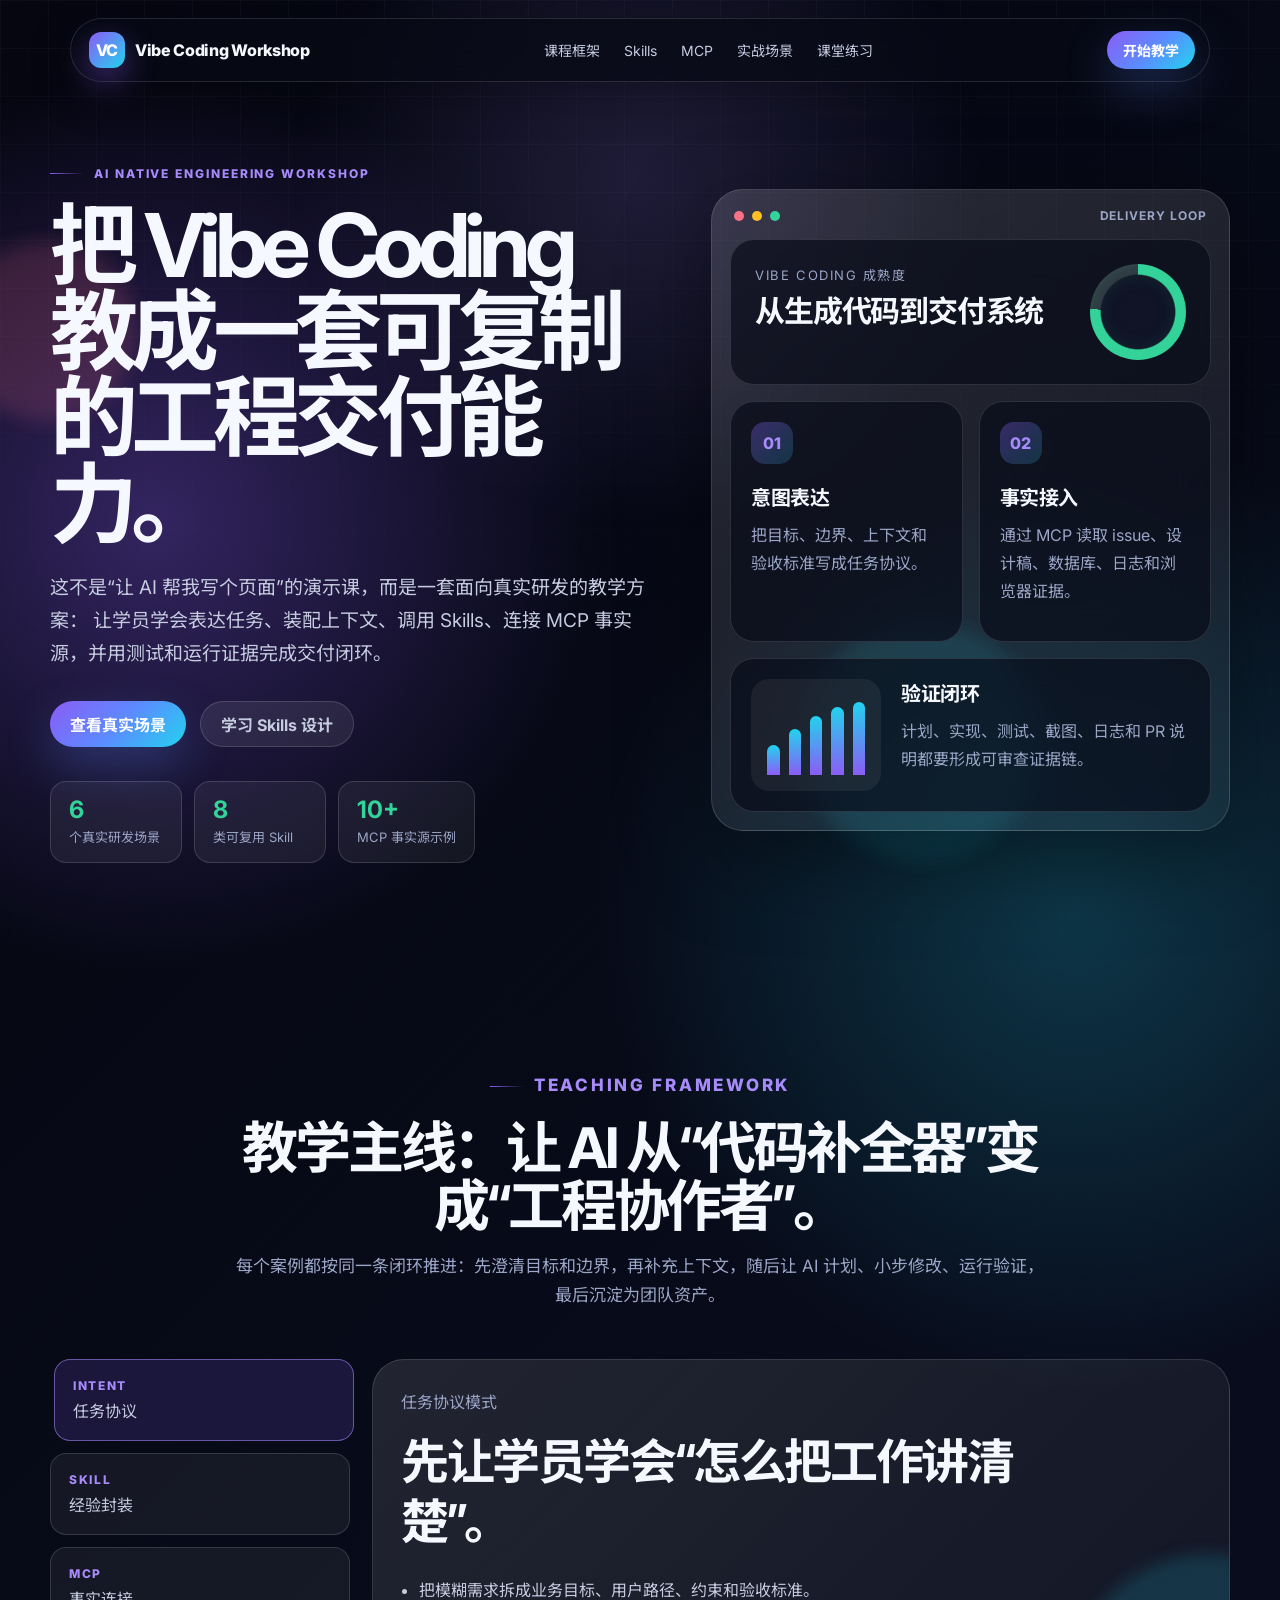
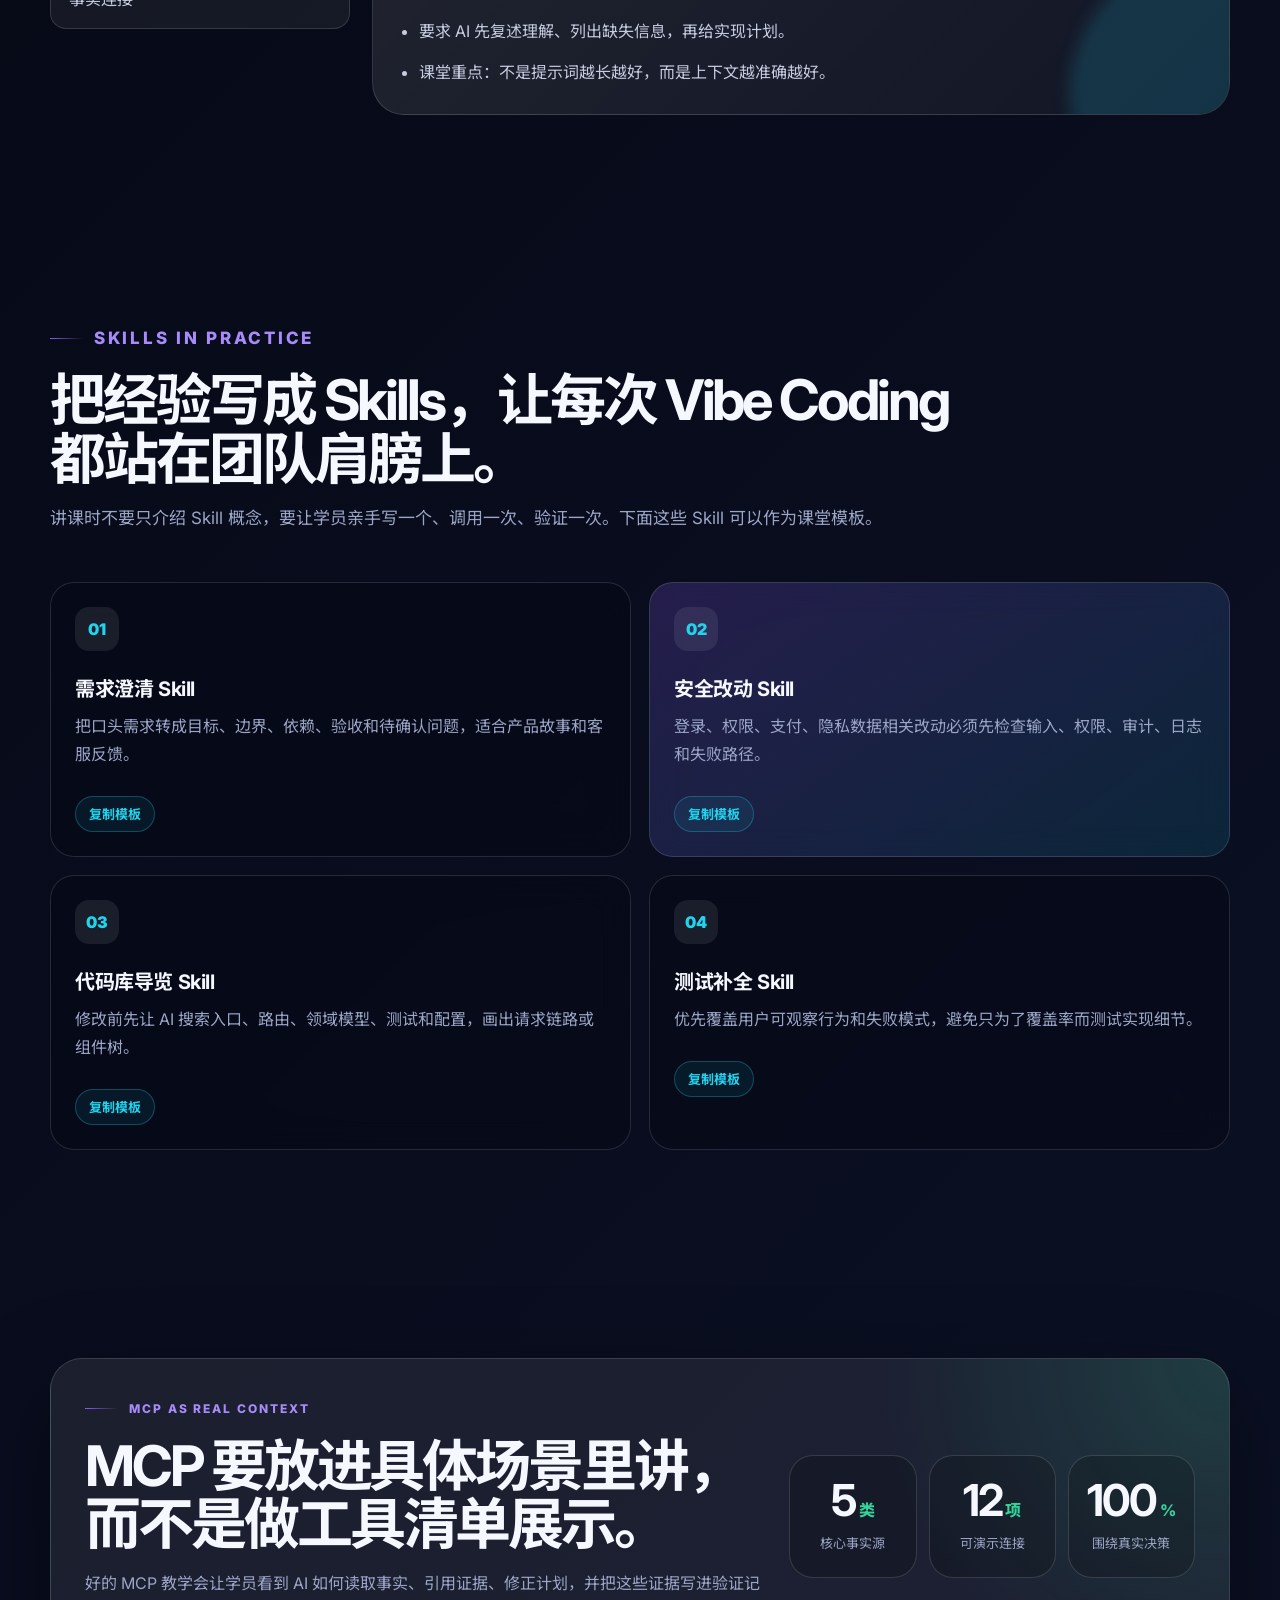
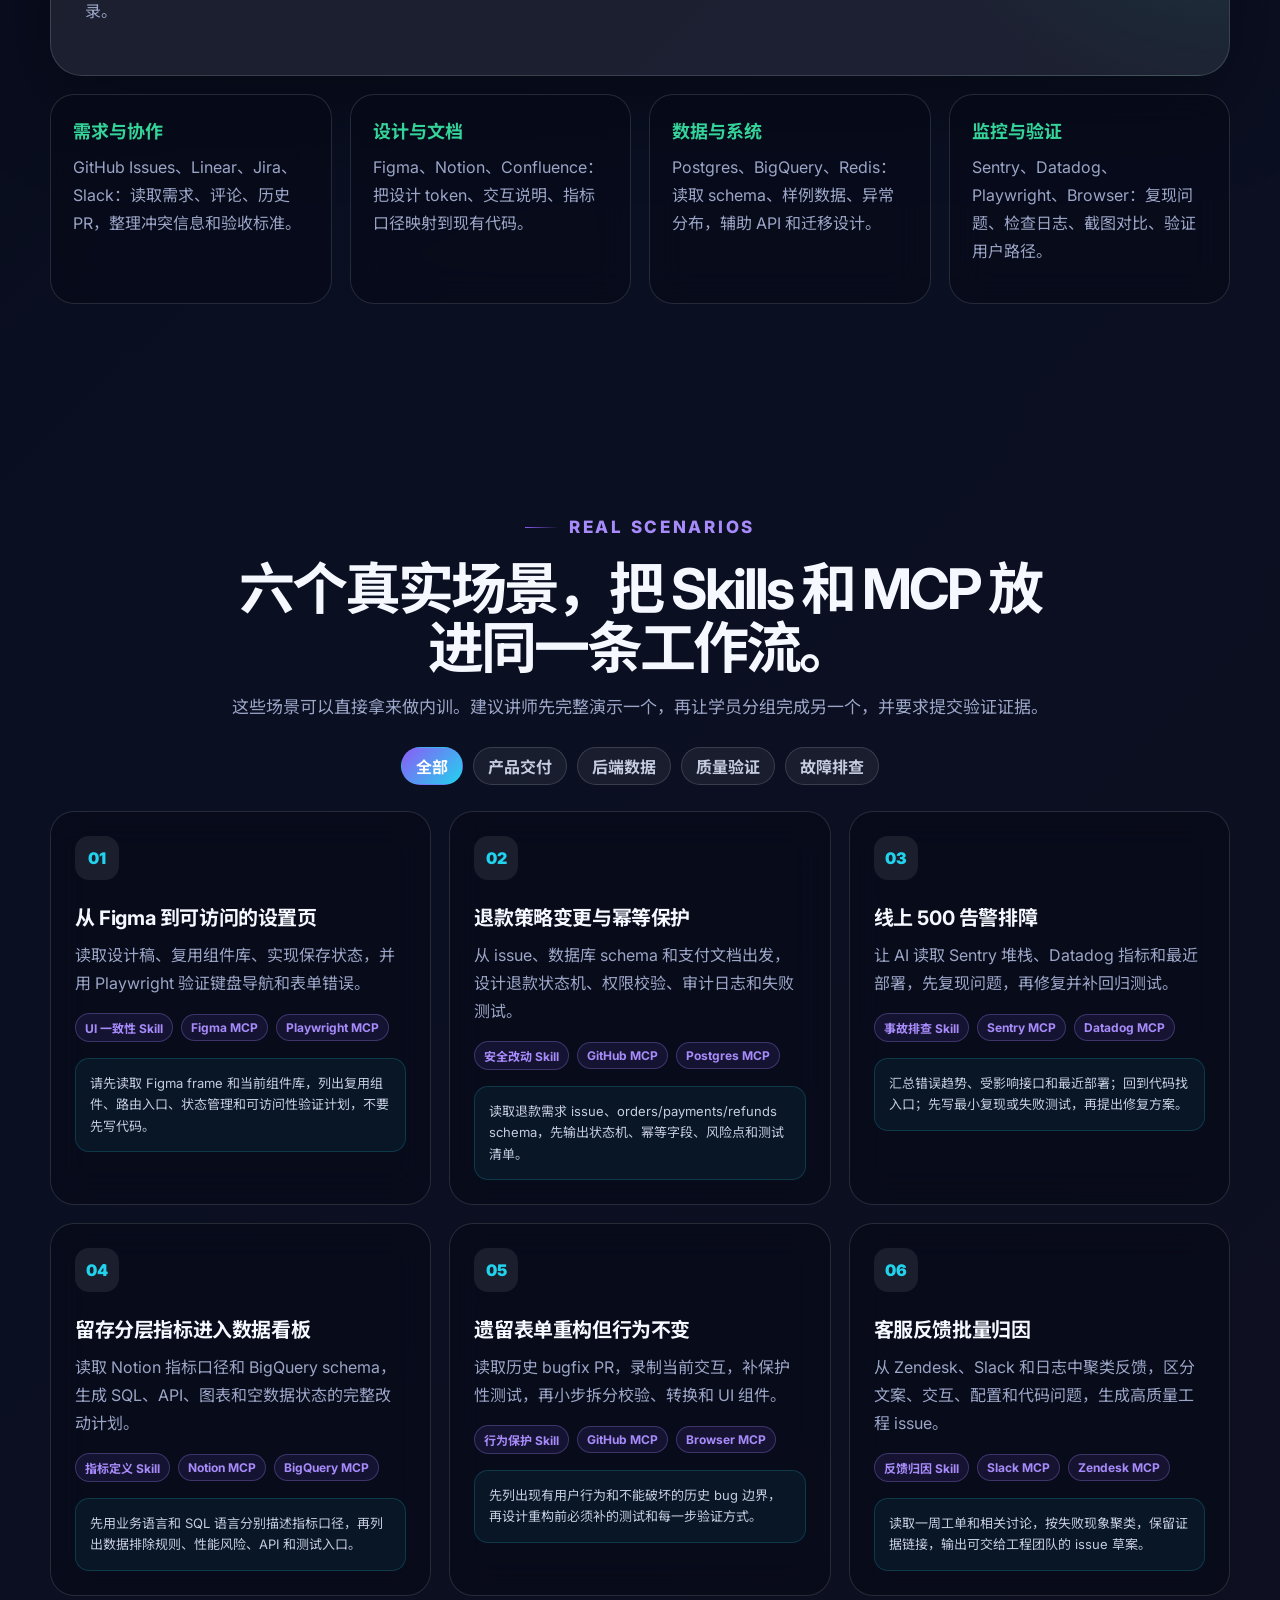
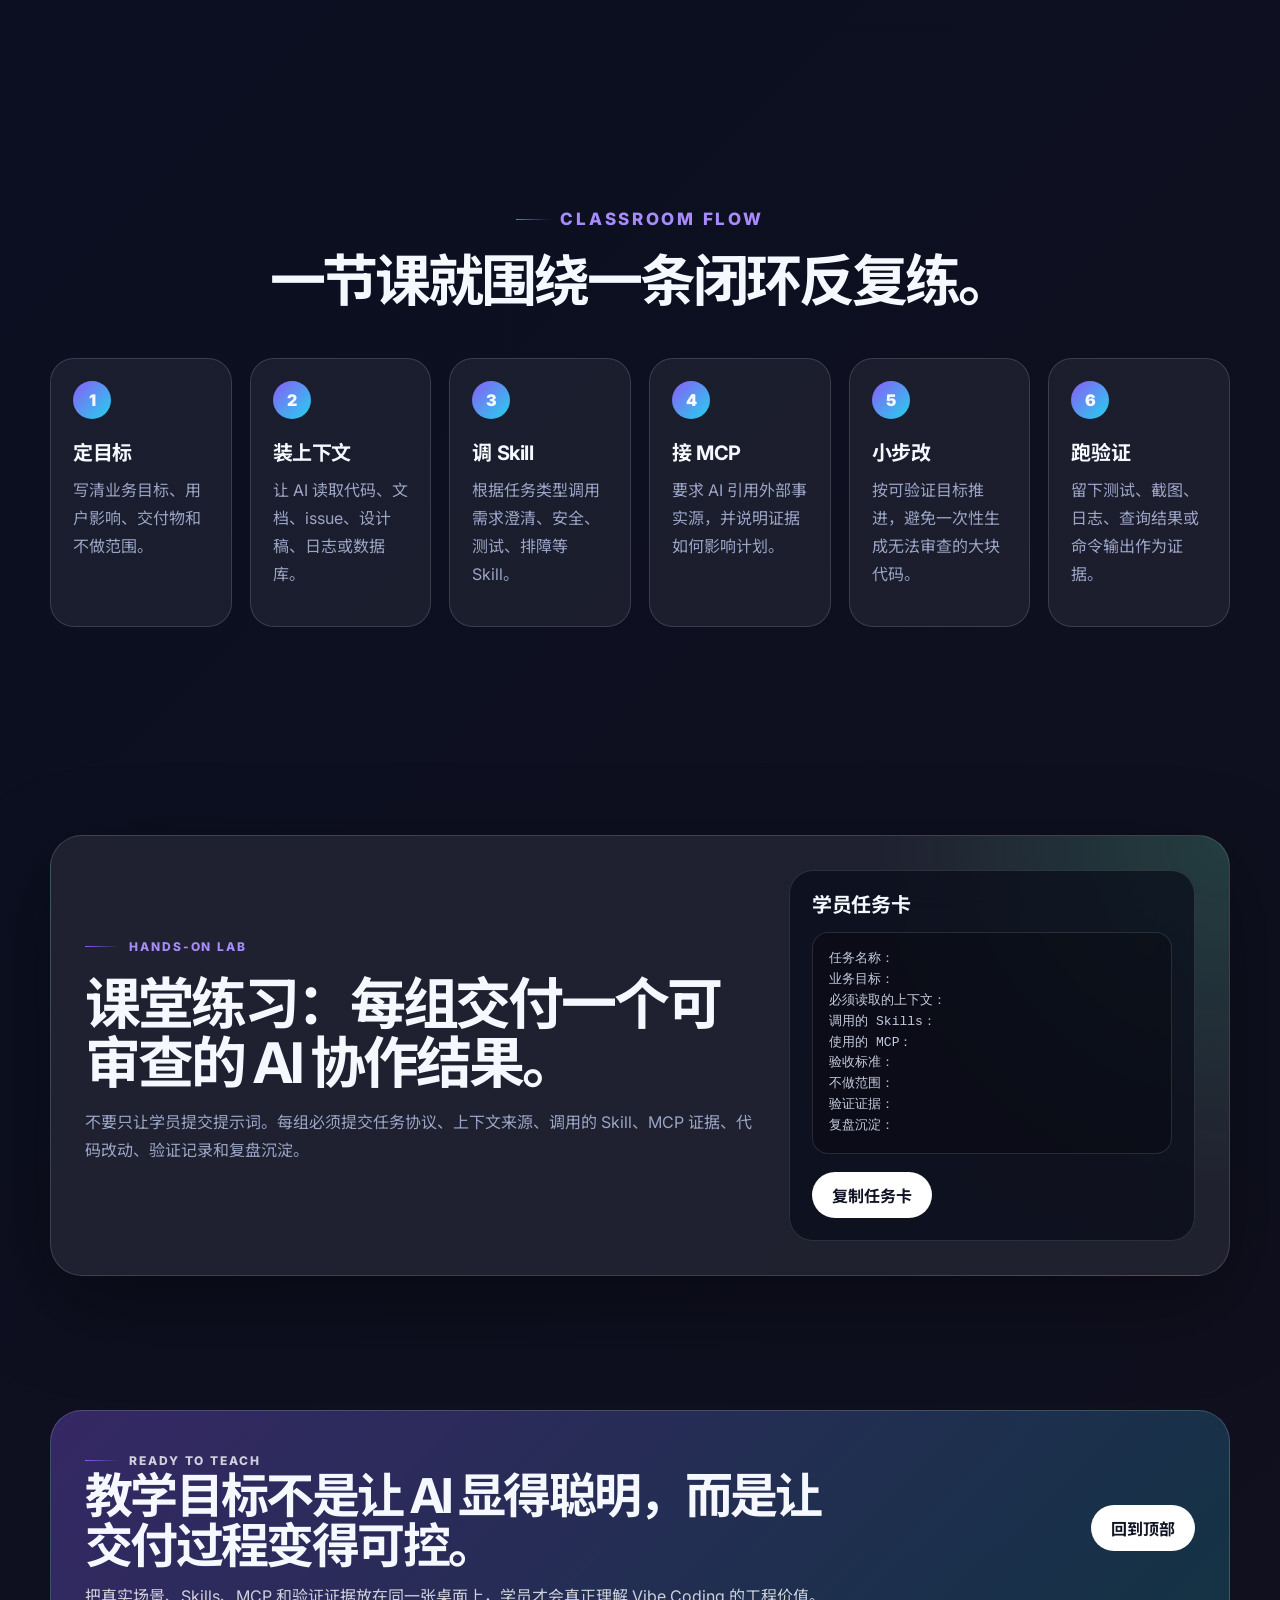
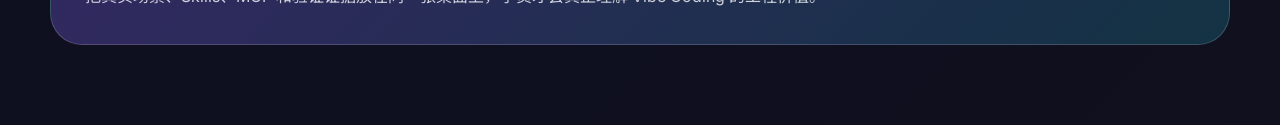
==== commit d30d22e4: "Inline workshop page assets Co-authored-by: hxabcdefg <hxabcdefg@users.noreply.github.com>" ====
--- a/index.html
+++ b/index.html
@@ -14,7 +14,923 @@
       href="https://fonts.googleapis.com/css2?family=Inter:wght@400;500;600;700;800&family=Noto+Sans+SC:wght@400;500;700;900&display=swap"
       rel="stylesheet"
     />
-    <link rel="stylesheet" href="./styles.css" />
+    <style>
+:root {
+  color-scheme: dark;
+  --bg: #060711;
+  --bg-soft: #0d1020;
+  --panel: rgba(255, 255, 255, 0.08);
+  --panel-strong: rgba(255, 255, 255, 0.13);
+  --line: rgba(255, 255, 255, 0.14);
+  --text: #f6f8ff;
+  --muted: #9ba5c6;
+  --muted-strong: #c6cce0;
+  --primary: #8b5cf6;
+  --primary-strong: #a78bfa;
+  --cyan: #22d3ee;
+  --pink: #fb7185;
+  --green: #34d399;
+  --amber: #fbbf24;
+  --shadow: 0 28px 90px rgba(0, 0, 0, 0.38);
+  --radius-lg: 32px;
+  --radius-md: 24px;
+  --radius-sm: 16px;
+  --container: 1180px;
+}
+
+* {
+  box-sizing: border-box;
+}
+
+html {
+  scroll-behavior: smooth;
+}
+
+body {
+  min-width: 320px;
+  margin: 0;
+  font-family: "Inter", "Noto Sans SC", system-ui, -apple-system, BlinkMacSystemFont, "Segoe UI", sans-serif;
+  color: var(--text);
+  background:
+    radial-gradient(circle at 12% 8%, rgba(139, 92, 246, 0.34), transparent 28rem),
+    radial-gradient(circle at 84% 14%, rgba(34, 211, 238, 0.22), transparent 30rem),
+    linear-gradient(135deg, #050610 0%, #0a0f22 52%, #10101e 100%);
+}
+
+body::before {
+  position: fixed;
+  inset: 0;
+  z-index: -2;
+  pointer-events: none;
+  content: "";
+  background-image:
+    linear-gradient(rgba(255, 255, 255, 0.04) 1px, transparent 1px),
+    linear-gradient(90deg, rgba(255, 255, 255, 0.04) 1px, transparent 1px);
+  background-size: 48px 48px;
+  mask-image: linear-gradient(to bottom, rgba(0, 0, 0, 0.72), transparent 78%);
+}
+
+body::after {
+  position: fixed;
+  inset: 0;
+  z-index: -1;
+  pointer-events: none;
+  content: "";
+  background: radial-gradient(circle at var(--pointer-x, 50%) var(--pointer-y, 20%), rgba(167, 139, 250, 0.16), transparent 22rem);
+  transition: background 160ms ease;
+}
+
+a {
+  color: inherit;
+  text-decoration: none;
+}
+
+button {
+  font: inherit;
+}
+
+.site-shell {
+  width: min(100% - 40px, var(--container));
+  margin: 0 auto;
+}
+
+.section-pad {
+  padding: 104px 0;
+}
+
+.site-header {
+  position: sticky;
+  top: 18px;
+  z-index: 10;
+  display: flex;
+  align-items: center;
+  justify-content: space-between;
+  gap: 18px;
+  width: min(100% - 40px, var(--container));
+  margin: 18px auto 0;
+  padding: 12px 14px 12px 18px;
+  border: 1px solid rgba(255, 255, 255, 0.12);
+  border-radius: 999px;
+  background: rgba(8, 10, 22, 0.72);
+  box-shadow: 0 14px 45px rgba(0, 0, 0, 0.22);
+  backdrop-filter: blur(22px);
+}
+
+.brand,
+.site-nav,
+.trust-row,
+.hero-actions,
+.visual-toolbar,
+.mode-tabs,
+.proof-metrics,
+.scenario-filters,
+.tag-row,
+.cta-section {
+  display: flex;
+  align-items: center;
+}
+
+.brand {
+  gap: 10px;
+  font-weight: 800;
+  letter-spacing: -0.02em;
+}
+
+.brand-mark {
+  display: grid;
+  width: 36px;
+  height: 36px;
+  place-items: center;
+  border-radius: 12px;
+  background: linear-gradient(135deg, var(--primary), var(--cyan));
+  color: white;
+  box-shadow: 0 12px 32px rgba(139, 92, 246, 0.45);
+}
+
+.site-nav {
+  gap: 24px;
+  color: var(--muted-strong);
+  font-size: 14px;
+}
+
+.site-nav a {
+  transition: color 180ms ease;
+}
+
+.site-nav a:hover {
+  color: var(--text);
+}
+
+.header-action,
+.primary-btn,
+.secondary-btn,
+.copy-chip,
+.scenario-filter {
+  display: inline-flex;
+  align-items: center;
+  justify-content: center;
+  border: 0;
+  cursor: pointer;
+  font-weight: 700;
+}
+
+.header-action,
+.primary-btn {
+  min-height: 46px;
+  padding: 0 20px;
+  border-radius: 999px;
+  background: linear-gradient(135deg, var(--primary), #5b8cff 52%, var(--cyan));
+  color: white;
+  box-shadow: 0 18px 46px rgba(91, 140, 255, 0.28);
+  transition:
+    transform 180ms ease,
+    box-shadow 180ms ease;
+}
+
+.header-action {
+  min-height: 38px;
+  padding: 0 16px;
+  font-size: 14px;
+}
+
+.header-action:hover,
+.primary-btn:hover {
+  transform: translateY(-2px);
+  box-shadow: 0 22px 56px rgba(91, 140, 255, 0.38);
+}
+
+.secondary-btn {
+  min-height: 46px;
+  padding: 0 20px;
+  border: 1px solid var(--line);
+  border-radius: 999px;
+  background: rgba(255, 255, 255, 0.08);
+  color: var(--muted-strong);
+}
+
+.hero {
+  position: relative;
+  display: grid;
+  grid-template-columns: minmax(0, 1fr) minmax(360px, 0.86fr);
+  gap: 58px;
+  align-items: center;
+  min-height: calc(100vh - 86px);
+  padding-top: 76px;
+}
+
+.ambient {
+  position: absolute;
+  z-index: -1;
+  border-radius: 999px;
+  filter: blur(10px);
+  opacity: 0.85;
+}
+
+.ambient-one {
+  top: 18%;
+  left: -8%;
+  width: 180px;
+  height: 180px;
+  background: rgba(251, 113, 133, 0.2);
+}
+
+.ambient-two {
+  right: 16%;
+  bottom: 12%;
+  width: 240px;
+  height: 240px;
+  background: rgba(34, 211, 238, 0.14);
+}
+
+.eyebrow {
+  display: inline-flex;
+  align-items: center;
+  gap: 10px;
+  margin: 0 0 18px;
+  color: var(--primary-strong);
+  font-size: 12px;
+  font-weight: 800;
+  letter-spacing: 0.16em;
+  text-transform: uppercase;
+}
+
+.eyebrow span {
+  width: 34px;
+  height: 1px;
+  background: linear-gradient(90deg, var(--primary), transparent);
+}
+
+h1,
+h2,
+h3,
+p {
+  margin-top: 0;
+}
+
+h1 {
+  max-width: 780px;
+  margin-bottom: 24px;
+  font-size: clamp(48px, 8vw, 88px);
+  line-height: 0.98;
+  letter-spacing: -0.075em;
+}
+
+h2 {
+  margin-bottom: 16px;
+  font-size: clamp(34px, 5vw, 56px);
+  line-height: 1.04;
+  letter-spacing: -0.055em;
+}
+
+h3 {
+  margin-bottom: 10px;
+  font-size: 20px;
+  line-height: 1.25;
+  letter-spacing: -0.02em;
+}
+
+p {
+  color: var(--muted);
+  line-height: 1.75;
+}
+
+.hero-lead {
+  max-width: 720px;
+  margin-bottom: 30px;
+  color: var(--muted-strong);
+  font-size: 19px;
+}
+
+.hero-actions {
+  flex-wrap: wrap;
+  gap: 14px;
+  margin-bottom: 34px;
+}
+
+.trust-row {
+  flex-wrap: wrap;
+  gap: 12px;
+}
+
+.trust-row div {
+  min-width: 132px;
+  padding: 16px 18px;
+  border: 1px solid var(--line);
+  border-radius: var(--radius-sm);
+  background: rgba(255, 255, 255, 0.06);
+}
+
+.trust-row strong {
+  display: block;
+  margin-bottom: 4px;
+  color: var(--green);
+  font-size: 24px;
+  line-height: 1;
+}
+
+.trust-row span {
+  color: var(--muted);
+  font-size: 13px;
+}
+
+.hero-visual {
+  padding: 18px;
+  border: 1px solid var(--line);
+  border-radius: var(--radius-lg);
+  background: linear-gradient(145deg, rgba(255, 255, 255, 0.14), rgba(255, 255, 255, 0.045));
+  box-shadow: var(--shadow);
+}
+
+.visual-toolbar {
+  gap: 8px;
+  padding: 0 4px 16px;
+  color: var(--muted);
+  font-size: 12px;
+}
+
+.visual-toolbar span {
+  width: 10px;
+  height: 10px;
+  border-radius: 50%;
+  background: var(--pink);
+}
+
+.visual-toolbar span:nth-child(2) {
+  background: var(--amber);
+}
+
+.visual-toolbar span:nth-child(3) {
+  background: var(--green);
+}
+
+.visual-toolbar strong {
+  margin-left: auto;
+  letter-spacing: 0.08em;
+  text-transform: uppercase;
+}
+
+.dashboard-card,
+.mini-card,
+.craft-card,
+.scenario-card,
+.mcp-grid article,
+.lab-template {
+  border: 1px solid rgba(255, 255, 255, 0.13);
+  background: rgba(7, 10, 24, 0.66);
+  backdrop-filter: blur(18px);
+}
+
+.spotlight-card {
+  display: flex;
+  justify-content: space-between;
+  gap: 20px;
+  margin-bottom: 16px;
+  padding: 24px;
+  border-radius: var(--radius-md);
+}
+
+.spotlight-card p {
+  margin-bottom: 8px;
+  font-size: 13px;
+  text-transform: uppercase;
+  letter-spacing: 0.12em;
+}
+
+.spotlight-card strong {
+  display: block;
+  max-width: 300px;
+  font-size: 30px;
+  line-height: 1.12;
+  letter-spacing: -0.04em;
+}
+
+.score-ring {
+  width: 96px;
+  height: 96px;
+  flex: 0 0 auto;
+  border-radius: 50%;
+  background:
+    radial-gradient(circle at center, #101426 54%, transparent 56%),
+    conic-gradient(var(--green) 0 76%, rgba(255, 255, 255, 0.14) 76% 100%);
+  box-shadow: inset 0 0 26px rgba(52, 211, 153, 0.22);
+}
+
+.dashboard-grid {
+  display: grid;
+  grid-template-columns: repeat(2, minmax(0, 1fr));
+  gap: 16px;
+}
+
+.mini-card {
+  padding: 20px;
+  border-radius: var(--radius-md);
+}
+
+.wide-card {
+  display: grid;
+  grid-column: 1 / -1;
+  grid-template-columns: 130px 1fr;
+  gap: 20px;
+  align-items: center;
+}
+
+.icon-pill {
+  display: inline-grid;
+  width: 42px;
+  height: 42px;
+  margin-bottom: 22px;
+  place-items: center;
+  border-radius: 14px;
+  background: linear-gradient(135deg, rgba(139, 92, 246, 0.34), rgba(34, 211, 238, 0.18));
+  color: var(--primary-strong);
+  font-weight: 800;
+}
+
+.chart-bars {
+  display: flex;
+  align-items: end;
+  gap: 9px;
+  height: 112px;
+  padding: 16px;
+  border-radius: 18px;
+  background: rgba(255, 255, 255, 0.06);
+}
+
+.chart-bars span {
+  width: 100%;
+  height: var(--height);
+  border-radius: 999px 999px 6px 6px;
+  background: linear-gradient(to top, var(--primary), var(--cyan));
+}
+
+.section-heading {
+  max-width: 820px;
+  margin: 0 auto 48px;
+  text-align: center;
+}
+
+.section-heading.align-left {
+  max-width: 900px;
+  margin-left: 0;
+  text-align: left;
+}
+
+.section-heading p {
+  font-size: 17px;
+}
+
+.mode-layout {
+  display: grid;
+  grid-template-columns: 300px minmax(0, 1fr);
+  gap: 22px;
+}
+
+.mode-tabs {
+  flex-direction: column;
+  align-items: stretch;
+  gap: 12px;
+}
+
+.mode-tab {
+  padding: 18px;
+  border: 1px solid var(--line);
+  border-radius: var(--radius-sm);
+  background: rgba(255, 255, 255, 0.06);
+  color: var(--muted-strong);
+  text-align: left;
+  cursor: pointer;
+  transition:
+    transform 180ms ease,
+    border-color 180ms ease,
+    background 180ms ease;
+}
+
+.mode-tab span {
+  display: block;
+  margin-bottom: 5px;
+  color: var(--primary-strong);
+  font-size: 12px;
+  font-weight: 800;
+  letter-spacing: 0.14em;
+  text-transform: uppercase;
+}
+
+.mode-tab.is-active,
+.mode-tab:hover {
+  transform: translateX(4px);
+  border-color: rgba(167, 139, 250, 0.55);
+  background: rgba(139, 92, 246, 0.16);
+}
+
+.mode-preview {
+  position: relative;
+  min-height: 342px;
+  padding: 28px;
+  border: 1px solid var(--line);
+  border-radius: var(--radius-lg);
+  background: linear-gradient(135deg, rgba(255, 255, 255, 0.11), rgba(255, 255, 255, 0.04));
+  overflow: hidden;
+}
+
+.mode-preview::after {
+  position: absolute;
+  right: -120px;
+  bottom: -120px;
+  width: 280px;
+  height: 280px;
+  border-radius: 50%;
+  background: rgba(34, 211, 238, 0.16);
+  content: "";
+  filter: blur(8px);
+}
+
+.mode-panel {
+  position: relative;
+  z-index: 1;
+  display: none;
+}
+
+.mode-panel.is-active {
+  display: block;
+  animation: fadeUp 220ms ease both;
+}
+
+.mode-panel h3 {
+  max-width: 660px;
+  font-size: clamp(28px, 4vw, 48px);
+  letter-spacing: -0.05em;
+}
+
+.mode-panel ul {
+  display: grid;
+  gap: 13px;
+  max-width: 720px;
+  margin: 24px 0 0;
+  padding-left: 1.1em;
+  color: var(--muted-strong);
+  line-height: 1.75;
+}
+
+.craft-grid,
+.mcp-grid,
+.scenario-grid,
+.process-line {
+  display: grid;
+  gap: 18px;
+}
+
+.craft-grid {
+  grid-template-columns: repeat(4, minmax(0, 1fr));
+}
+
+.skill-grid {
+  grid-template-columns: repeat(2, minmax(0, 1fr));
+}
+
+.craft-card {
+  min-height: 250px;
+  padding: 24px;
+  border-radius: var(--radius-md);
+  transition:
+    transform 180ms ease,
+    background 180ms ease;
+}
+
+.craft-card:hover {
+  transform: translateY(-4px);
+  background: rgba(255, 255, 255, 0.1);
+}
+
+.craft-card.featured {
+  background: linear-gradient(145deg, rgba(139, 92, 246, 0.22), rgba(34, 211, 238, 0.12));
+}
+
+.craft-card > span,
+.scenario-number {
+  display: inline-grid;
+  width: 44px;
+  height: 44px;
+  margin-bottom: 26px;
+  place-items: center;
+  border-radius: 14px;
+  background: rgba(255, 255, 255, 0.08);
+  color: var(--cyan);
+  font-weight: 900;
+}
+
+.copy-chip {
+  min-height: 36px;
+  margin-top: 12px;
+  padding: 0 13px;
+  border: 1px solid rgba(34, 211, 238, 0.28);
+  border-radius: 999px;
+  background: rgba(34, 211, 238, 0.08);
+  color: var(--cyan);
+  font-size: 13px;
+}
+
+.proof-card,
+.lab-card {
+  display: grid;
+  grid-template-columns: minmax(0, 1fr) minmax(330px, 0.6fr);
+  gap: 28px;
+  align-items: center;
+  padding: 34px;
+  border: 1px solid rgba(255, 255, 255, 0.14);
+  border-radius: var(--radius-lg);
+  background:
+    radial-gradient(circle at top right, rgba(52, 211, 153, 0.16), transparent 22rem),
+    rgba(255, 255, 255, 0.075);
+  box-shadow: var(--shadow);
+}
+
+.proof-metrics {
+  gap: 12px;
+}
+
+.proof-metrics div {
+  flex: 1;
+  min-width: 0;
+  padding: 22px 16px;
+  border: 1px solid var(--line);
+  border-radius: var(--radius-md);
+  background: rgba(0, 0, 0, 0.18);
+  text-align: center;
+}
+
+.proof-metrics strong {
+  font-size: 44px;
+  line-height: 1;
+  letter-spacing: -0.05em;
+}
+
+.proof-metrics span {
+  color: var(--green);
+  font-weight: 800;
+}
+
+.proof-metrics p {
+  margin: 10px 0 0;
+  font-size: 13px;
+}
+
+.mcp-grid {
+  grid-template-columns: repeat(4, minmax(0, 1fr));
+  margin-top: 18px;
+}
+
+.mcp-grid article {
+  padding: 22px;
+  border-radius: var(--radius-md);
+}
+
+.mcp-grid strong {
+  display: block;
+  margin-bottom: 10px;
+  color: var(--green);
+  font-size: 18px;
+}
+
+.scenario-filters {
+  flex-wrap: wrap;
+  justify-content: center;
+  gap: 10px;
+  margin: -24px 0 26px;
+}
+
+.scenario-filter {
+  min-height: 38px;
+  padding: 0 14px;
+  border: 1px solid var(--line);
+  border-radius: 999px;
+  background: rgba(255, 255, 255, 0.06);
+  color: var(--muted-strong);
+}
+
+.scenario-filter.is-active,
+.scenario-filter:hover {
+  border-color: transparent;
+  background: linear-gradient(135deg, var(--primary), var(--cyan));
+  color: white;
+}
+
+.scenario-grid {
+  grid-template-columns: repeat(3, minmax(0, 1fr));
+}
+
+.scenario-card {
+  padding: 24px;
+  border-radius: var(--radius-md);
+  transition:
+    transform 180ms ease,
+    opacity 180ms ease;
+}
+
+.scenario-card:hover {
+  transform: translateY(-4px);
+}
+
+.scenario-card.is-hidden {
+  display: none;
+}
+
+.tag-row {
+  flex-wrap: wrap;
+  gap: 8px;
+  margin: 16px 0;
+}
+
+.tag-row span {
+  padding: 5px 9px;
+  border: 1px solid rgba(167, 139, 250, 0.28);
+  border-radius: 999px;
+  color: var(--primary-strong);
+  background: rgba(139, 92, 246, 0.11);
+  font-size: 12px;
+  font-weight: 700;
+}
+
+.scenario-prompt {
+  padding: 14px;
+  border: 1px solid rgba(34, 211, 238, 0.18);
+  border-radius: 14px;
+  background: rgba(34, 211, 238, 0.06);
+  color: var(--muted-strong);
+  font-size: 13px;
+  line-height: 1.65;
+}
+
+.process-line {
+  grid-template-columns: repeat(6, minmax(0, 1fr));
+}
+
+.process-line article {
+  position: relative;
+  min-height: 190px;
+  padding: 22px;
+  border: 1px solid var(--line);
+  border-radius: var(--radius-md);
+  background: rgba(255, 255, 255, 0.06);
+}
+
+.process-line span {
+  display: inline-grid;
+  width: 38px;
+  height: 38px;
+  margin-bottom: 22px;
+  place-items: center;
+  border-radius: 50%;
+  background: linear-gradient(135deg, var(--primary), var(--cyan));
+  font-weight: 900;
+}
+
+.lab-template {
+  padding: 22px;
+  border-radius: var(--radius-md);
+}
+
+.lab-template pre {
+  overflow-x: auto;
+  margin: 14px 0 18px;
+  padding: 16px;
+  border: 1px solid rgba(255, 255, 255, 0.12);
+  border-radius: 16px;
+  background: rgba(0, 0, 0, 0.22);
+  color: var(--muted-strong);
+  line-height: 1.6;
+}
+
+.light {
+  background: white;
+  color: #111426;
+  box-shadow: none;
+}
+
+.cta-section {
+  justify-content: space-between;
+  gap: 30px;
+  margin: 30px 0 80px;
+  padding: 34px;
+  border: 1px solid rgba(255, 255, 255, 0.16);
+  border-radius: var(--radius-lg);
+  background: linear-gradient(135deg, rgba(139, 92, 246, 0.32), rgba(34, 211, 238, 0.18));
+}
+
+.cta-section h2 {
+  max-width: 760px;
+  margin-bottom: 12px;
+  font-size: clamp(30px, 4vw, 48px);
+}
+
+.cta-section p {
+  max-width: 760px;
+  margin-bottom: 0;
+  color: rgba(255, 255, 255, 0.78);
+}
+
+@keyframes fadeUp {
+  from {
+    opacity: 0;
+    transform: translateY(8px);
+  }
+
+  to {
+    opacity: 1;
+    transform: translateY(0);
+  }
+}
+
+@media (max-width: 1080px) {
+  .site-nav {
+    display: none;
+  }
+
+  .hero,
+  .mode-layout,
+  .proof-card,
+  .lab-card {
+    grid-template-columns: 1fr;
+  }
+
+  .craft-grid,
+  .skill-grid,
+  .mcp-grid,
+  .scenario-grid {
+    grid-template-columns: repeat(2, minmax(0, 1fr));
+  }
+
+  .process-line {
+    grid-template-columns: repeat(3, minmax(0, 1fr));
+  }
+}
+
+@media (max-width: 720px) {
+  .site-shell,
+  .site-header {
+    width: min(100% - 24px, var(--container));
+  }
+
+  .site-header {
+    top: 10px;
+    border-radius: 22px;
+  }
+
+  .brand span:last-child {
+    display: none;
+  }
+
+  .header-action {
+    display: none;
+  }
+
+  .section-pad {
+    padding: 70px 0;
+  }
+
+  .hero {
+    min-height: auto;
+    padding-top: 52px;
+  }
+
+  h1 {
+    font-size: clamp(42px, 16vw, 68px);
+  }
+
+  .dashboard-grid,
+  .wide-card,
+  .craft-grid,
+  .skill-grid,
+  .mcp-grid,
+  .scenario-grid,
+  .process-line {
+    grid-template-columns: 1fr;
+  }
+
+  .wide-card {
+    display: block;
+  }
+
+  .chart-bars {
+    margin-bottom: 18px;
+  }
+
+  .proof-metrics,
+  .cta-section {
+    flex-direction: column;
+    align-items: stretch;
+  }
+
+  .mode-tabs {
+    flex-direction: row;
+    overflow-x: auto;
+  }
+
+  .mode-tab {
+    min-width: 190px;
+  }
+}
+
+    </style>
   </head>
   <body>
     <div class="site-shell">
@@ -414,6 +1330,112 @@
       </main>
     </div>
 
-    <script src="./script.js"></script>
+    <script>
+const modeTabs = document.querySelectorAll(".mode-tab");
+const modePanels = document.querySelectorAll(".mode-panel");
+const counters = document.querySelectorAll("[data-count]");
+const scenarioFilters = document.querySelectorAll(".scenario-filter");
+const scenarioCards = document.querySelectorAll(".scenario-card");
+const copyButtons = document.querySelectorAll("[data-copy]");
+
+modeTabs.forEach((tab) => {
+  tab.addEventListener("click", () => {
+    const targetMode = tab.dataset.mode;
+
+    modeTabs.forEach((item) => {
+      const isCurrent = item === tab;
+      item.classList.toggle("is-active", isCurrent);
+      item.setAttribute("aria-selected", String(isCurrent));
+    });
+
+    modePanels.forEach((panel) => {
+      panel.classList.toggle("is-active", panel.dataset.panel === targetMode);
+    });
+  });
+});
+
+scenarioFilters.forEach((filterButton) => {
+  filterButton.addEventListener("click", () => {
+    const filter = filterButton.dataset.filter;
+
+    scenarioFilters.forEach((item) => {
+      item.classList.toggle("is-active", item === filterButton);
+    });
+
+    scenarioCards.forEach((card) => {
+      const categories = card.dataset.category.split(" ");
+      const isVisible = filter === "all" || categories.includes(filter);
+      card.classList.toggle("is-hidden", !isVisible);
+    });
+  });
+});
+
+copyButtons.forEach((button) => {
+  button.addEventListener("click", async () => {
+    const originalText = button.textContent;
+
+    try {
+      await navigator.clipboard.writeText(button.dataset.copy);
+      button.textContent = "已复制";
+    } catch (error) {
+      button.textContent = "请手动复制";
+    }
+
+    window.setTimeout(() => {
+      button.textContent = originalText;
+    }, 1400);
+  });
+});
+
+window.addEventListener("pointermove", (event) => {
+  const x = Math.round((event.clientX / window.innerWidth) * 100);
+  const y = Math.round((event.clientY / window.innerHeight) * 100);
+
+  document.body.style.setProperty("--pointer-x", `${x}%`);
+  document.body.style.setProperty("--pointer-y", `${y}%`);
+});
+
+const animateCounter = (counter) => {
+  const target = Number(counter.dataset.count);
+  const duration = 1200;
+  const start = performance.now();
+
+  const tick = (now) => {
+    const progress = Math.min((now - start) / duration, 1);
+    const eased = 1 - Math.pow(1 - progress, 3);
+
+    counter.textContent = Math.round(target * eased);
+
+    if (progress < 1) {
+      requestAnimationFrame(tick);
+    }
+  };
+
+  requestAnimationFrame(tick);
+};
+
+if ("IntersectionObserver" in window) {
+  const observer = new IntersectionObserver(
+    (entries) => {
+      entries.forEach((entry) => {
+        if (!entry.isIntersecting || entry.target.dataset.animated) {
+          return;
+        }
+
+        entry.target.dataset.animated = "true";
+        animateCounter(entry.target);
+      });
+    },
+    { threshold: 0.55 },
+  );
+
+  counters.forEach((counter) => observer.observe(counter));
+} else {
+  counters.forEach((counter) => {
+    counter.textContent = counter.dataset.count;
+  });
+}
+
+    </script>
   </body>
 </html>
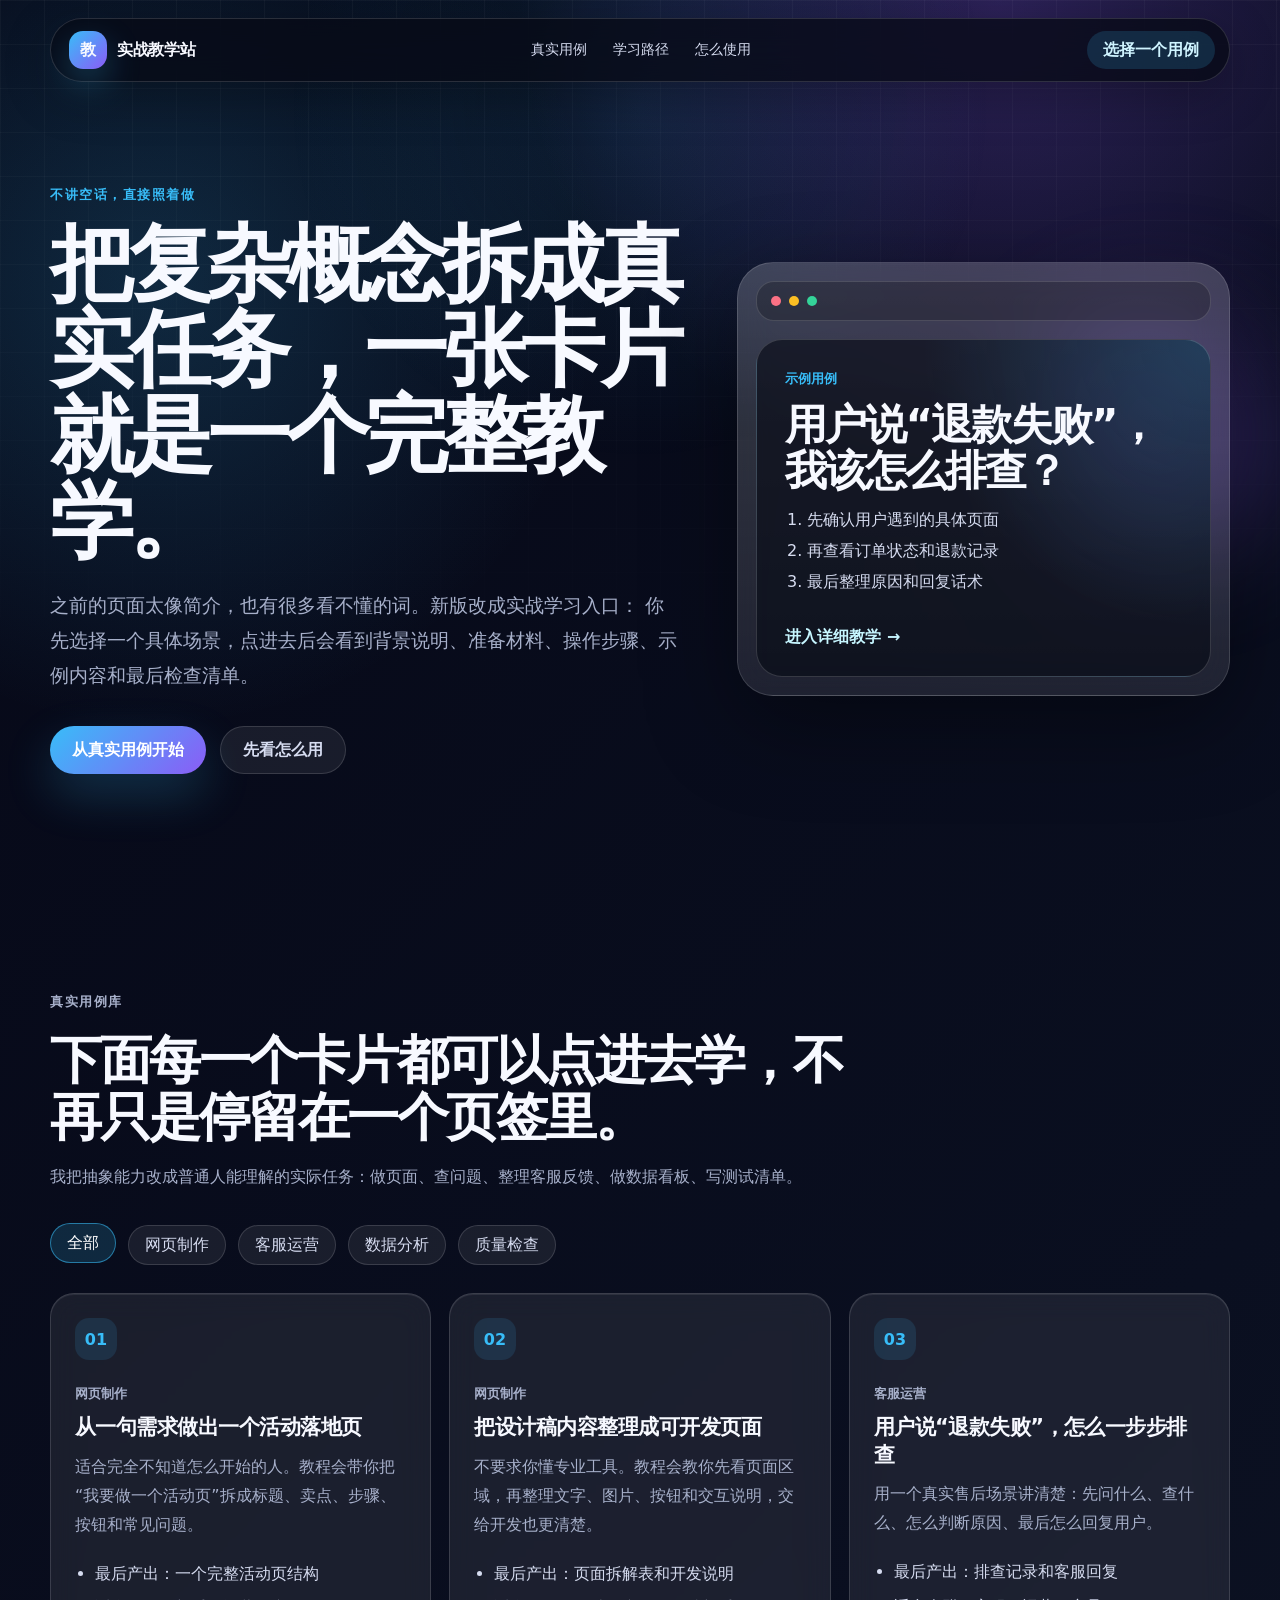
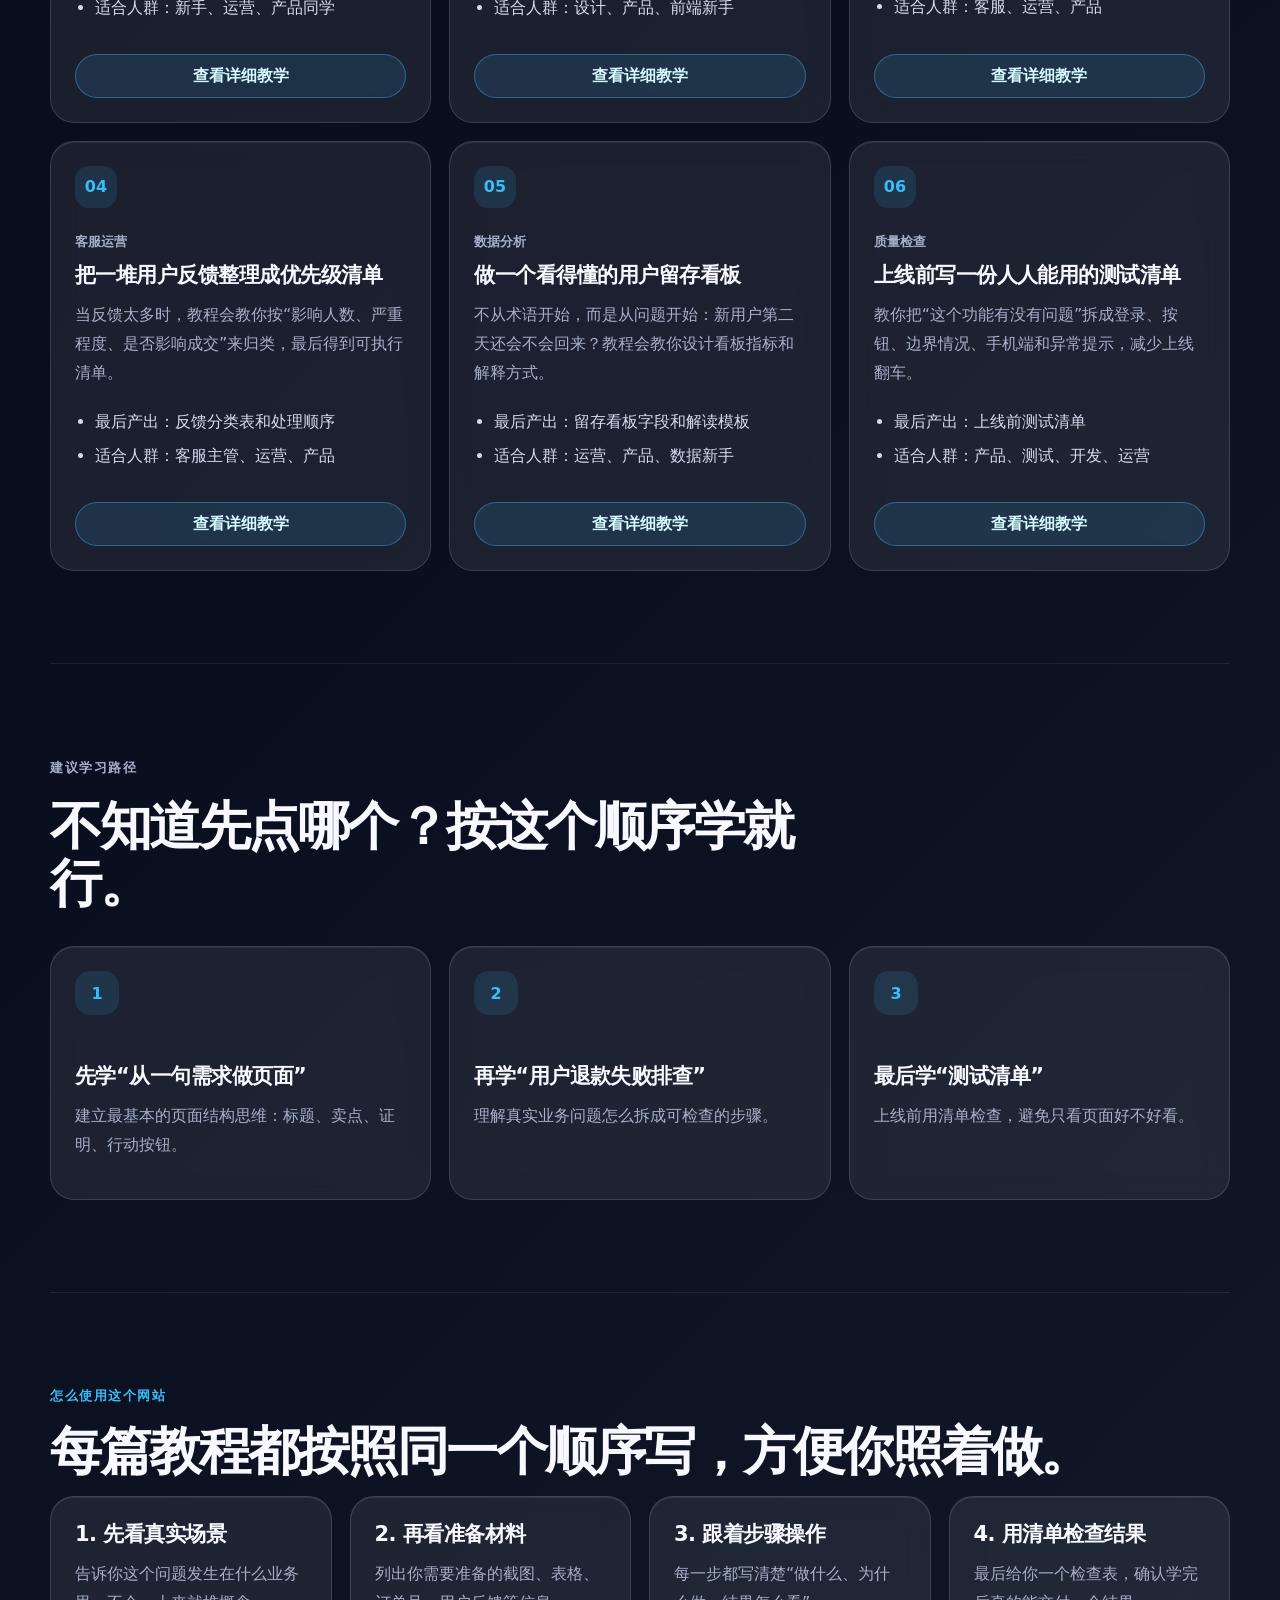
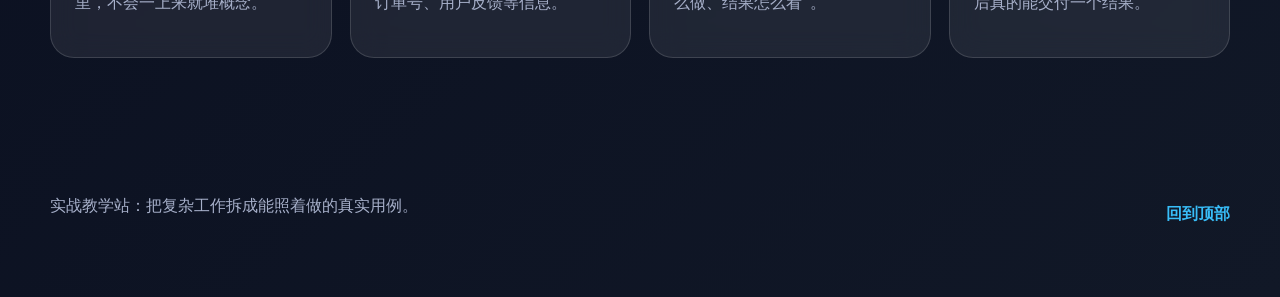
==== commit 4a51d972: "Expand webpage into practical tutorial site Co-authored-by: hxabcdefg <hxabcdefg@users.noreply.githu" ====
--- a/index.html
+++ b/index.html
@@ -3,1439 +3,223 @@
   <head>
     <meta charset="UTF-8" />
     <meta name="viewport" content="width=device-width, initial-scale=1.0" />
-    <title>Vibe Coding Workshop | Skills 与 MCP 实战教学</title>
+    <title>实战教学站 | 从真实用例开始学习</title>
     <meta
       name="description"
-      content="一套用于教学和内训的 Vibe Coding 实战工作坊页面，覆盖真实研发场景、Skills 沉淀、MCP 事实源接入和验证闭环。"
+      content="一个以真实业务用例为入口的多页教学网站。每个卡片都能跳转到详细教程，包含场景、步骤、示例和检查清单。"
     />
-    <link rel="preconnect" href="https://fonts.googleapis.com" />
-    <link rel="preconnect" href="https://fonts.gstatic.com" crossorigin />
-    <link
-      href="https://fonts.googleapis.com/css2?family=Inter:wght@400;500;600;700;800&family=Noto+Sans+SC:wght@400;500;700;900&display=swap"
-      rel="stylesheet"
-    />
-    <style>
-:root {
-  color-scheme: dark;
-  --bg: #060711;
-  --bg-soft: #0d1020;
-  --panel: rgba(255, 255, 255, 0.08);
-  --panel-strong: rgba(255, 255, 255, 0.13);
-  --line: rgba(255, 255, 255, 0.14);
-  --text: #f6f8ff;
-  --muted: #9ba5c6;
-  --muted-strong: #c6cce0;
-  --primary: #8b5cf6;
-  --primary-strong: #a78bfa;
-  --cyan: #22d3ee;
-  --pink: #fb7185;
-  --green: #34d399;
-  --amber: #fbbf24;
-  --shadow: 0 28px 90px rgba(0, 0, 0, 0.38);
-  --radius-lg: 32px;
-  --radius-md: 24px;
-  --radius-sm: 16px;
-  --container: 1180px;
-}
-
-* {
-  box-sizing: border-box;
-}
-
-html {
-  scroll-behavior: smooth;
-}
-
-body {
-  min-width: 320px;
-  margin: 0;
-  font-family: "Inter", "Noto Sans SC", system-ui, -apple-system, BlinkMacSystemFont, "Segoe UI", sans-serif;
-  color: var(--text);
-  background:
-    radial-gradient(circle at 12% 8%, rgba(139, 92, 246, 0.34), transparent 28rem),
-    radial-gradient(circle at 84% 14%, rgba(34, 211, 238, 0.22), transparent 30rem),
-    linear-gradient(135deg, #050610 0%, #0a0f22 52%, #10101e 100%);
-}
-
-body::before {
-  position: fixed;
-  inset: 0;
-  z-index: -2;
-  pointer-events: none;
-  content: "";
-  background-image:
-    linear-gradient(rgba(255, 255, 255, 0.04) 1px, transparent 1px),
-    linear-gradient(90deg, rgba(255, 255, 255, 0.04) 1px, transparent 1px);
-  background-size: 48px 48px;
-  mask-image: linear-gradient(to bottom, rgba(0, 0, 0, 0.72), transparent 78%);
-}
-
-body::after {
-  position: fixed;
-  inset: 0;
-  z-index: -1;
-  pointer-events: none;
-  content: "";
-  background: radial-gradient(circle at var(--pointer-x, 50%) var(--pointer-y, 20%), rgba(167, 139, 250, 0.16), transparent 22rem);
-  transition: background 160ms ease;
-}
-
-a {
-  color: inherit;
-  text-decoration: none;
-}
-
-button {
-  font: inherit;
-}
-
-.site-shell {
-  width: min(100% - 40px, var(--container));
-  margin: 0 auto;
-}
-
-.section-pad {
-  padding: 104px 0;
-}
-
-.site-header {
-  position: sticky;
-  top: 18px;
-  z-index: 10;
-  display: flex;
-  align-items: center;
-  justify-content: space-between;
-  gap: 18px;
-  width: min(100% - 40px, var(--container));
-  margin: 18px auto 0;
-  padding: 12px 14px 12px 18px;
-  border: 1px solid rgba(255, 255, 255, 0.12);
-  border-radius: 999px;
-  background: rgba(8, 10, 22, 0.72);
-  box-shadow: 0 14px 45px rgba(0, 0, 0, 0.22);
-  backdrop-filter: blur(22px);
-}
-
-.brand,
-.site-nav,
-.trust-row,
-.hero-actions,
-.visual-toolbar,
-.mode-tabs,
-.proof-metrics,
-.scenario-filters,
-.tag-row,
-.cta-section {
-  display: flex;
-  align-items: center;
-}
-
-.brand {
-  gap: 10px;
-  font-weight: 800;
-  letter-spacing: -0.02em;
-}
-
-.brand-mark {
-  display: grid;
-  width: 36px;
-  height: 36px;
-  place-items: center;
-  border-radius: 12px;
-  background: linear-gradient(135deg, var(--primary), var(--cyan));
-  color: white;
-  box-shadow: 0 12px 32px rgba(139, 92, 246, 0.45);
-}
-
-.site-nav {
-  gap: 24px;
-  color: var(--muted-strong);
-  font-size: 14px;
-}
-
-.site-nav a {
-  transition: color 180ms ease;
-}
-
-.site-nav a:hover {
-  color: var(--text);
-}
-
-.header-action,
-.primary-btn,
-.secondary-btn,
-.copy-chip,
-.scenario-filter {
-  display: inline-flex;
-  align-items: center;
-  justify-content: center;
-  border: 0;
-  cursor: pointer;
-  font-weight: 700;
-}
-
-.header-action,
-.primary-btn {
-  min-height: 46px;
-  padding: 0 20px;
-  border-radius: 999px;
-  background: linear-gradient(135deg, var(--primary), #5b8cff 52%, var(--cyan));
-  color: white;
-  box-shadow: 0 18px 46px rgba(91, 140, 255, 0.28);
-  transition:
-    transform 180ms ease,
-    box-shadow 180ms ease;
-}
-
-.header-action {
-  min-height: 38px;
-  padding: 0 16px;
-  font-size: 14px;
-}
-
-.header-action:hover,
-.primary-btn:hover {
-  transform: translateY(-2px);
-  box-shadow: 0 22px 56px rgba(91, 140, 255, 0.38);
-}
-
-.secondary-btn {
-  min-height: 46px;
-  padding: 0 20px;
-  border: 1px solid var(--line);
-  border-radius: 999px;
-  background: rgba(255, 255, 255, 0.08);
-  color: var(--muted-strong);
-}
-
-.hero {
-  position: relative;
-  display: grid;
-  grid-template-columns: minmax(0, 1fr) minmax(360px, 0.86fr);
-  gap: 58px;
-  align-items: center;
-  min-height: calc(100vh - 86px);
-  padding-top: 76px;
-}
-
-.ambient {
-  position: absolute;
-  z-index: -1;
-  border-radius: 999px;
-  filter: blur(10px);
-  opacity: 0.85;
-}
-
-.ambient-one {
-  top: 18%;
-  left: -8%;
-  width: 180px;
-  height: 180px;
-  background: rgba(251, 113, 133, 0.2);
-}
-
-.ambient-two {
-  right: 16%;
-  bottom: 12%;
-  width: 240px;
-  height: 240px;
-  background: rgba(34, 211, 238, 0.14);
-}
-
-.eyebrow {
-  display: inline-flex;
-  align-items: center;
-  gap: 10px;
-  margin: 0 0 18px;
-  color: var(--primary-strong);
-  font-size: 12px;
-  font-weight: 800;
-  letter-spacing: 0.16em;
-  text-transform: uppercase;
-}
-
-.eyebrow span {
-  width: 34px;
-  height: 1px;
-  background: linear-gradient(90deg, var(--primary), transparent);
-}
-
-h1,
-h2,
-h3,
-p {
-  margin-top: 0;
-}
-
-h1 {
-  max-width: 780px;
-  margin-bottom: 24px;
-  font-size: clamp(48px, 8vw, 88px);
-  line-height: 0.98;
-  letter-spacing: -0.075em;
-}
-
-h2 {
-  margin-bottom: 16px;
-  font-size: clamp(34px, 5vw, 56px);
-  line-height: 1.04;
-  letter-spacing: -0.055em;
-}
-
-h3 {
-  margin-bottom: 10px;
-  font-size: 20px;
-  line-height: 1.25;
-  letter-spacing: -0.02em;
-}
-
-p {
-  color: var(--muted);
-  line-height: 1.75;
-}
-
-.hero-lead {
-  max-width: 720px;
-  margin-bottom: 30px;
-  color: var(--muted-strong);
-  font-size: 19px;
-}
-
-.hero-actions {
-  flex-wrap: wrap;
-  gap: 14px;
-  margin-bottom: 34px;
-}
-
-.trust-row {
-  flex-wrap: wrap;
-  gap: 12px;
-}
-
-.trust-row div {
-  min-width: 132px;
-  padding: 16px 18px;
-  border: 1px solid var(--line);
-  border-radius: var(--radius-sm);
-  background: rgba(255, 255, 255, 0.06);
-}
-
-.trust-row strong {
-  display: block;
-  margin-bottom: 4px;
-  color: var(--green);
-  font-size: 24px;
-  line-height: 1;
-}
-
-.trust-row span {
-  color: var(--muted);
-  font-size: 13px;
-}
-
-.hero-visual {
-  padding: 18px;
-  border: 1px solid var(--line);
-  border-radius: var(--radius-lg);
-  background: linear-gradient(145deg, rgba(255, 255, 255, 0.14), rgba(255, 255, 255, 0.045));
-  box-shadow: var(--shadow);
-}
-
-.visual-toolbar {
-  gap: 8px;
-  padding: 0 4px 16px;
-  color: var(--muted);
-  font-size: 12px;
-}
-
-.visual-toolbar span {
-  width: 10px;
-  height: 10px;
-  border-radius: 50%;
-  background: var(--pink);
-}
-
-.visual-toolbar span:nth-child(2) {
-  background: var(--amber);
-}
-
-.visual-toolbar span:nth-child(3) {
-  background: var(--green);
-}
-
-.visual-toolbar strong {
-  margin-left: auto;
-  letter-spacing: 0.08em;
-  text-transform: uppercase;
-}
-
-.dashboard-card,
-.mini-card,
-.craft-card,
-.scenario-card,
-.mcp-grid article,
-.lab-template {
-  border: 1px solid rgba(255, 255, 255, 0.13);
-  background: rgba(7, 10, 24, 0.66);
-  backdrop-filter: blur(18px);
-}
-
-.spotlight-card {
-  display: flex;
-  justify-content: space-between;
-  gap: 20px;
-  margin-bottom: 16px;
-  padding: 24px;
-  border-radius: var(--radius-md);
-}
-
-.spotlight-card p {
-  margin-bottom: 8px;
-  font-size: 13px;
-  text-transform: uppercase;
-  letter-spacing: 0.12em;
-}
-
-.spotlight-card strong {
-  display: block;
-  max-width: 300px;
-  font-size: 30px;
-  line-height: 1.12;
-  letter-spacing: -0.04em;
-}
-
-.score-ring {
-  width: 96px;
-  height: 96px;
-  flex: 0 0 auto;
-  border-radius: 50%;
-  background:
-    radial-gradient(circle at center, #101426 54%, transparent 56%),
-    conic-gradient(var(--green) 0 76%, rgba(255, 255, 255, 0.14) 76% 100%);
-  box-shadow: inset 0 0 26px rgba(52, 211, 153, 0.22);
-}
-
-.dashboard-grid {
-  display: grid;
-  grid-template-columns: repeat(2, minmax(0, 1fr));
-  gap: 16px;
-}
-
-.mini-card {
-  padding: 20px;
-  border-radius: var(--radius-md);
-}
-
-.wide-card {
-  display: grid;
-  grid-column: 1 / -1;
-  grid-template-columns: 130px 1fr;
-  gap: 20px;
-  align-items: center;
-}
-
-.icon-pill {
-  display: inline-grid;
-  width: 42px;
-  height: 42px;
-  margin-bottom: 22px;
-  place-items: center;
-  border-radius: 14px;
-  background: linear-gradient(135deg, rgba(139, 92, 246, 0.34), rgba(34, 211, 238, 0.18));
-  color: var(--primary-strong);
-  font-weight: 800;
-}
-
-.chart-bars {
-  display: flex;
-  align-items: end;
-  gap: 9px;
-  height: 112px;
-  padding: 16px;
-  border-radius: 18px;
-  background: rgba(255, 255, 255, 0.06);
-}
-
-.chart-bars span {
-  width: 100%;
-  height: var(--height);
-  border-radius: 999px 999px 6px 6px;
-  background: linear-gradient(to top, var(--primary), var(--cyan));
-}
-
-.section-heading {
-  max-width: 820px;
-  margin: 0 auto 48px;
-  text-align: center;
-}
-
-.section-heading.align-left {
-  max-width: 900px;
-  margin-left: 0;
-  text-align: left;
-}
-
-.section-heading p {
-  font-size: 17px;
-}
-
-.mode-layout {
-  display: grid;
-  grid-template-columns: 300px minmax(0, 1fr);
-  gap: 22px;
-}
-
-.mode-tabs {
-  flex-direction: column;
-  align-items: stretch;
-  gap: 12px;
-}
-
-.mode-tab {
-  padding: 18px;
-  border: 1px solid var(--line);
-  border-radius: var(--radius-sm);
-  background: rgba(255, 255, 255, 0.06);
-  color: var(--muted-strong);
-  text-align: left;
-  cursor: pointer;
-  transition:
-    transform 180ms ease,
-    border-color 180ms ease,
-    background 180ms ease;
-}
-
-.mode-tab span {
-  display: block;
-  margin-bottom: 5px;
-  color: var(--primary-strong);
-  font-size: 12px;
-  font-weight: 800;
-  letter-spacing: 0.14em;
-  text-transform: uppercase;
-}
-
-.mode-tab.is-active,
-.mode-tab:hover {
-  transform: translateX(4px);
-  border-color: rgba(167, 139, 250, 0.55);
-  background: rgba(139, 92, 246, 0.16);
-}
-
-.mode-preview {
-  position: relative;
-  min-height: 342px;
-  padding: 28px;
-  border: 1px solid var(--line);
-  border-radius: var(--radius-lg);
-  background: linear-gradient(135deg, rgba(255, 255, 255, 0.11), rgba(255, 255, 255, 0.04));
-  overflow: hidden;
-}
-
-.mode-preview::after {
-  position: absolute;
-  right: -120px;
-  bottom: -120px;
-  width: 280px;
-  height: 280px;
-  border-radius: 50%;
-  background: rgba(34, 211, 238, 0.16);
-  content: "";
-  filter: blur(8px);
-}
-
-.mode-panel {
-  position: relative;
-  z-index: 1;
-  display: none;
-}
-
-.mode-panel.is-active {
-  display: block;
-  animation: fadeUp 220ms ease both;
-}
-
-.mode-panel h3 {
-  max-width: 660px;
-  font-size: clamp(28px, 4vw, 48px);
-  letter-spacing: -0.05em;
-}
-
-.mode-panel ul {
-  display: grid;
-  gap: 13px;
-  max-width: 720px;
-  margin: 24px 0 0;
-  padding-left: 1.1em;
-  color: var(--muted-strong);
-  line-height: 1.75;
-}
-
-.craft-grid,
-.mcp-grid,
-.scenario-grid,
-.process-line {
-  display: grid;
-  gap: 18px;
-}
-
-.craft-grid {
-  grid-template-columns: repeat(4, minmax(0, 1fr));
-}
-
-.skill-grid {
-  grid-template-columns: repeat(2, minmax(0, 1fr));
-}
-
-.craft-card {
-  min-height: 250px;
-  padding: 24px;
-  border-radius: var(--radius-md);
-  transition:
-    transform 180ms ease,
-    background 180ms ease;
-}
-
-.craft-card:hover {
-  transform: translateY(-4px);
-  background: rgba(255, 255, 255, 0.1);
-}
-
-.craft-card.featured {
-  background: linear-gradient(145deg, rgba(139, 92, 246, 0.22), rgba(34, 211, 238, 0.12));
-}
-
-.craft-card > span,
-.scenario-number {
-  display: inline-grid;
-  width: 44px;
-  height: 44px;
-  margin-bottom: 26px;
-  place-items: center;
-  border-radius: 14px;
-  background: rgba(255, 255, 255, 0.08);
-  color: var(--cyan);
-  font-weight: 900;
-}
-
-.copy-chip {
-  min-height: 36px;
-  margin-top: 12px;
-  padding: 0 13px;
-  border: 1px solid rgba(34, 211, 238, 0.28);
-  border-radius: 999px;
-  background: rgba(34, 211, 238, 0.08);
-  color: var(--cyan);
-  font-size: 13px;
-}
-
-.proof-card,
-.lab-card {
-  display: grid;
-  grid-template-columns: minmax(0, 1fr) minmax(330px, 0.6fr);
-  gap: 28px;
-  align-items: center;
-  padding: 34px;
-  border: 1px solid rgba(255, 255, 255, 0.14);
-  border-radius: var(--radius-lg);
-  background:
-    radial-gradient(circle at top right, rgba(52, 211, 153, 0.16), transparent 22rem),
-    rgba(255, 255, 255, 0.075);
-  box-shadow: var(--shadow);
-}
-
-.proof-metrics {
-  gap: 12px;
-}
-
-.proof-metrics div {
-  flex: 1;
-  min-width: 0;
-  padding: 22px 16px;
-  border: 1px solid var(--line);
-  border-radius: var(--radius-md);
-  background: rgba(0, 0, 0, 0.18);
-  text-align: center;
-}
-
-.proof-metrics strong {
-  font-size: 44px;
-  line-height: 1;
-  letter-spacing: -0.05em;
-}
-
-.proof-metrics span {
-  color: var(--green);
-  font-weight: 800;
-}
-
-.proof-metrics p {
-  margin: 10px 0 0;
-  font-size: 13px;
-}
-
-.mcp-grid {
-  grid-template-columns: repeat(4, minmax(0, 1fr));
-  margin-top: 18px;
-}
-
-.mcp-grid article {
-  padding: 22px;
-  border-radius: var(--radius-md);
-}
-
-.mcp-grid strong {
-  display: block;
-  margin-bottom: 10px;
-  color: var(--green);
-  font-size: 18px;
-}
-
-.scenario-filters {
-  flex-wrap: wrap;
-  justify-content: center;
-  gap: 10px;
-  margin: -24px 0 26px;
-}
-
-.scenario-filter {
-  min-height: 38px;
-  padding: 0 14px;
-  border: 1px solid var(--line);
-  border-radius: 999px;
-  background: rgba(255, 255, 255, 0.06);
-  color: var(--muted-strong);
-}
-
-.scenario-filter.is-active,
-.scenario-filter:hover {
-  border-color: transparent;
-  background: linear-gradient(135deg, var(--primary), var(--cyan));
-  color: white;
-}
-
-.scenario-grid {
-  grid-template-columns: repeat(3, minmax(0, 1fr));
-}
-
-.scenario-card {
-  padding: 24px;
-  border-radius: var(--radius-md);
-  transition:
-    transform 180ms ease,
-    opacity 180ms ease;
-}
-
-.scenario-card:hover {
-  transform: translateY(-4px);
-}
-
-.scenario-card.is-hidden {
-  display: none;
-}
-
-.tag-row {
-  flex-wrap: wrap;
-  gap: 8px;
-  margin: 16px 0;
-}
-
-.tag-row span {
-  padding: 5px 9px;
-  border: 1px solid rgba(167, 139, 250, 0.28);
-  border-radius: 999px;
-  color: var(--primary-strong);
-  background: rgba(139, 92, 246, 0.11);
-  font-size: 12px;
-  font-weight: 700;
-}
-
-.scenario-prompt {
-  padding: 14px;
-  border: 1px solid rgba(34, 211, 238, 0.18);
-  border-radius: 14px;
-  background: rgba(34, 211, 238, 0.06);
-  color: var(--muted-strong);
-  font-size: 13px;
-  line-height: 1.65;
-}
-
-.process-line {
-  grid-template-columns: repeat(6, minmax(0, 1fr));
-}
-
-.process-line article {
-  position: relative;
-  min-height: 190px;
-  padding: 22px;
-  border: 1px solid var(--line);
-  border-radius: var(--radius-md);
-  background: rgba(255, 255, 255, 0.06);
-}
-
-.process-line span {
-  display: inline-grid;
-  width: 38px;
-  height: 38px;
-  margin-bottom: 22px;
-  place-items: center;
-  border-radius: 50%;
-  background: linear-gradient(135deg, var(--primary), var(--cyan));
-  font-weight: 900;
-}
-
-.lab-template {
-  padding: 22px;
-  border-radius: var(--radius-md);
-}
-
-.lab-template pre {
-  overflow-x: auto;
-  margin: 14px 0 18px;
-  padding: 16px;
-  border: 1px solid rgba(255, 255, 255, 0.12);
-  border-radius: 16px;
-  background: rgba(0, 0, 0, 0.22);
-  color: var(--muted-strong);
-  line-height: 1.6;
-}
-
-.light {
-  background: white;
-  color: #111426;
-  box-shadow: none;
-}
-
-.cta-section {
-  justify-content: space-between;
-  gap: 30px;
-  margin: 30px 0 80px;
-  padding: 34px;
-  border: 1px solid rgba(255, 255, 255, 0.16);
-  border-radius: var(--radius-lg);
-  background: linear-gradient(135deg, rgba(139, 92, 246, 0.32), rgba(34, 211, 238, 0.18));
-}
-
-.cta-section h2 {
-  max-width: 760px;
-  margin-bottom: 12px;
-  font-size: clamp(30px, 4vw, 48px);
-}
-
-.cta-section p {
-  max-width: 760px;
-  margin-bottom: 0;
-  color: rgba(255, 255, 255, 0.78);
-}
-
-@keyframes fadeUp {
-  from {
-    opacity: 0;
-    transform: translateY(8px);
-  }
-
-  to {
-    opacity: 1;
-    transform: translateY(0);
-  }
-}
-
-@media (max-width: 1080px) {
-  .site-nav {
-    display: none;
-  }
-
-  .hero,
-  .mode-layout,
-  .proof-card,
-  .lab-card {
-    grid-template-columns: 1fr;
-  }
-
-  .craft-grid,
-  .skill-grid,
-  .mcp-grid,
-  .scenario-grid {
-    grid-template-columns: repeat(2, minmax(0, 1fr));
-  }
-
-  .process-line {
-    grid-template-columns: repeat(3, minmax(0, 1fr));
-  }
-}
-
-@media (max-width: 720px) {
-  .site-shell,
-  .site-header {
-    width: min(100% - 24px, var(--container));
-  }
-
-  .site-header {
-    top: 10px;
-    border-radius: 22px;
-  }
-
-  .brand span:last-child {
-    display: none;
-  }
-
-  .header-action {
-    display: none;
-  }
-
-  .section-pad {
-    padding: 70px 0;
-  }
-
-  .hero {
-    min-height: auto;
-    padding-top: 52px;
-  }
-
-  h1 {
-    font-size: clamp(42px, 16vw, 68px);
-  }
-
-  .dashboard-grid,
-  .wide-card,
-  .craft-grid,
-  .skill-grid,
-  .mcp-grid,
-  .scenario-grid,
-  .process-line {
-    grid-template-columns: 1fr;
-  }
-
-  .wide-card {
-    display: block;
-  }
-
-  .chart-bars {
-    margin-bottom: 18px;
-  }
-
-  .proof-metrics,
-  .cta-section {
-    flex-direction: column;
-    align-items: stretch;
-  }
-
-  .mode-tabs {
-    flex-direction: row;
-    overflow-x: auto;
-  }
-
-  .mode-tab {
-    min-width: 190px;
-  }
-}
-
-    </style>
+    <link rel="stylesheet" href="./styles.css" />
   </head>
   <body>
-    <div class="site-shell">
-      <header class="site-header">
-        <a class="brand" href="#top" aria-label="Vibe Coding Workshop 首页">
-          <span class="brand-mark">VC</span>
-          <span>Vibe Coding Workshop</span>
-        </a>
-        <nav class="site-nav" aria-label="主导航">
-          <a href="#framework">课程框架</a>
-          <a href="#skills">Skills</a>
-          <a href="#mcp">MCP</a>
-          <a href="#scenarios">实战场景</a>
-          <a href="#lab">课堂练习</a>
-        </nav>
-        <a class="header-action" href="#lab">开始教学</a>
-      </header>
-
-      <main id="top">
-        <section class="hero section-pad" aria-labelledby="hero-title">
-          <div class="ambient ambient-one"></div>
-          <div class="ambient ambient-two"></div>
-          <div class="hero-copy">
-            <p class="eyebrow"><span></span> AI native engineering workshop</p>
-            <h1 id="hero-title">把 Vibe Coding 教成一套可复制的工程交付能力。</h1>
-            <p class="hero-lead">
-              这不是“让 AI 帮我写个页面”的演示课，而是一套面向真实研发的教学方案：
-              让学员学会表达任务、装配上下文、调用 Skills、连接 MCP 事实源，并用测试和运行证据完成交付闭环。
-            </p>
-            <div class="hero-actions">
-              <a class="primary-btn" href="#scenarios">查看真实场景</a>
-              <a class="secondary-btn" href="#skills">学习 Skills 设计</a>
-            </div>
-            <div class="trust-row" aria-label="课程关键数据">
-              <div>
-                <strong>6</strong>
-                <span>个真实研发场景</span>
-              </div>
-              <div>
-                <strong>8</strong>
-                <span>类可复用 Skill</span>
-              </div>
-              <div>
-                <strong>10+</strong>
-                <span>MCP 事实源示例</span>
-              </div>
-            </div>
+    <header class="site-header">
+      <a class="brand" href="./index.html" aria-label="实战教学站首页">
+        <span class="brand-mark">教</span>
+        <span>实战教学站</span>
+      </a>
+      <nav class="site-nav" aria-label="主导航">
+        <a href="#cases">真实用例</a>
+        <a href="#path">学习路径</a>
+        <a href="#explain">怎么使用</a>
+      </nav>
+      <a class="header-action" href="#cases">选择一个用例</a>
+    </header>
+
+    <main>
+      <section class="hero" id="top">
+        <div class="hero-copy">
+          <p class="eyebrow">不讲空话，直接照着做</p>
+          <h1>把复杂概念拆成真实任务，一张卡片就是一个完整教学。</h1>
+          <p class="hero-lead">
+            之前的页面太像简介，也有很多看不懂的词。新版改成实战学习入口：
+            你先选择一个具体场景，点进去后会看到背景说明、准备材料、操作步骤、示例内容和最后检查清单。
+          </p>
+          <div class="hero-actions">
+            <a class="primary-btn" href="#cases">从真实用例开始</a>
+            <a class="secondary-btn" href="#explain">先看怎么用</a>
           </div>
-
-          <div class="hero-visual" aria-label="课程工作流预览">
-            <div class="visual-toolbar">
+        </div>
+
+        <aside class="hero-board" aria-label="页面结构预览">
+          <div class="board-window">
+            <div class="window-bar">
               <span></span>
               <span></span>
               <span></span>
-              <strong>Delivery Loop</strong>
             </div>
-            <div class="dashboard-card spotlight-card">
-              <div>
-                <p>Vibe Coding 成熟度</p>
-                <strong>从生成代码到交付系统</strong>
-              </div>
-              <div class="score-ring" aria-hidden="true"></div>
-            </div>
-            <div class="dashboard-grid">
-              <article class="mini-card">
-                <span class="icon-pill">01</span>
-                <h3>意图表达</h3>
-                <p>把目标、边界、上下文和验收标准写成任务协议。</p>
-              </article>
-              <article class="mini-card">
-                <span class="icon-pill">02</span>
-                <h3>事实接入</h3>
-                <p>通过 MCP 读取 issue、设计稿、数据库、日志和浏览器证据。</p>
-              </article>
-              <article class="mini-card wide-card">
-                <div class="chart-bars" aria-hidden="true">
-                  <span style="--height: 38%"></span>
-                  <span style="--height: 58%"></span>
-                  <span style="--height: 74%"></span>
-                  <span style="--height: 86%"></span>
-                  <span style="--height: 92%"></span>
-                </div>
-                <div>
-                  <h3>验证闭环</h3>
-                  <p>计划、实现、测试、截图、日志和 PR 说明都要形成可审查证据链。</p>
-                </div>
-              </article>
+            <div class="preview-card">
+              <small>示例用例</small>
+              <h2>用户说“退款失败”，我该怎么排查？</h2>
+              <ol>
+                <li>先确认用户遇到的具体页面</li>
+                <li>再查看订单状态和退款记录</li>
+                <li>最后整理原因和回复话术</li>
+              </ol>
+              <a href="./pages/refund-troubleshooting.html">进入详细教学 →</a>
             </div>
           </div>
-        </section>
-
-        <section class="section-pad modes-section" id="framework" aria-labelledby="framework-title">
-          <div class="section-heading">
-            <p class="eyebrow"><span></span> Teaching framework</p>
-            <h2 id="framework-title">教学主线：让 AI 从“代码补全器”变成“工程协作者”。</h2>
-            <p>
-              每个案例都按同一条闭环推进：先澄清目标和边界，再补充上下文，随后让 AI 计划、小步修改、运行验证，最后沉淀为团队资产。
-            </p>
-          </div>
-
-          <div class="mode-layout">
-            <div class="mode-tabs" role="tablist" aria-label="协作模式切换">
-              <button class="mode-tab is-active" type="button" data-mode="intent" role="tab" aria-selected="true">
-                <span>Intent</span>
-                任务协议
-              </button>
-              <button class="mode-tab" type="button" data-mode="skill" role="tab" aria-selected="false">
-                <span>Skill</span>
-                经验封装
-              </button>
-              <button class="mode-tab" type="button" data-mode="mcp" role="tab" aria-selected="false">
-                <span>MCP</span>
-                事实连接
-              </button>
-            </div>
-
-            <div class="mode-preview">
-              <article class="mode-panel is-active" data-panel="intent">
-                <p>任务协议模式</p>
-                <h3>先让学员学会“怎么把工作讲清楚”。</h3>
-                <ul>
-                  <li>把模糊需求拆成业务目标、用户路径、约束和验收标准。</li>
-                  <li>要求 AI 先复述理解、列出缺失信息，再给实现计划。</li>
-                  <li>课堂重点：不是提示词越长越好，而是上下文越准确越好。</li>
-                </ul>
-              </article>
-              <article class="mode-panel" data-panel="skill">
-                <p>Skill 沉淀模式</p>
-                <h3>把团队规范和重复流程变成可调用能力。</h3>
-                <ul>
-                  <li>把“安全改动”“测试补全”“代码库导览”等流程写成 Skill。</li>
-                  <li>让 AI 按固定检查清单执行，减少每次重新解释规范的成本。</li>
-                  <li>课堂重点：Skill 不是提示词收藏夹，而是团队 SOP 的执行入口。</li>
-                </ul>
-              </article>
-              <article class="mode-panel" data-panel="mcp">
-                <p>MCP 事实连接模式</p>
-                <h3>让 AI 能读到真实世界，而不是只凭模型常识猜。</h3>
-                <ul>
-                  <li>接入 GitHub、Figma、数据库、Sentry、Datadog、Playwright 等事实源。</li>
-                  <li>要求 AI 引用证据，并说明这些证据如何改变实现方案。</li>
-                  <li>课堂重点：MCP 的价值不是“连上了”，而是“影响了决策”。</li>
-                </ul>
-              </article>
-            </div>
-          </div>
-        </section>
-
-        <section class="section-pad craft-section" id="skills" aria-labelledby="skills-title">
-          <div class="section-heading align-left">
-            <p class="eyebrow"><span></span> Skills in practice</p>
-            <h2 id="skills-title">把经验写成 Skills，让每次 Vibe Coding 都站在团队肩膀上。</h2>
-            <p>
-              讲课时不要只介绍 Skill 概念，要让学员亲手写一个、调用一次、验证一次。下面这些 Skill 可以作为课堂模板。
-            </p>
-          </div>
-          <div class="craft-grid skill-grid">
-            <article class="craft-card">
-              <span>01</span>
-              <h3>需求澄清 Skill</h3>
-              <p>把口头需求转成目标、边界、依赖、验收和待确认问题，适合产品故事和客服反馈。</p>
-              <button class="copy-chip" type="button" data-copy="先复述业务目标；列出必须确认、可以假设、后续验证的问题；输出最小可交付范围和验收标准。">复制模板</button>
-            </article>
-            <article class="craft-card featured">
-              <span>02</span>
-              <h3>安全改动 Skill</h3>
-              <p>登录、权限、支付、隐私数据相关改动必须先检查输入、权限、审计、日志和失败路径。</p>
-              <button class="copy-chip" type="button" data-copy="任何涉及身份、权限、资金、隐私数据的改动，先做威胁建模，再列测试清单，最后才允许修改代码。">复制模板</button>
-            </article>
-            <article class="craft-card">
-              <span>03</span>
-              <h3>代码库导览 Skill</h3>
-              <p>修改前先让 AI 搜索入口、路由、领域模型、测试和配置，画出请求链路或组件树。</p>
-              <button class="copy-chip" type="button" data-copy="先建立代码地图：入口、调用链、测试、配置、风险点。输出文件路径和置信度，不要直接写代码。">复制模板</button>
-            </article>
-            <article class="craft-card">
-              <span>04</span>
-              <h3>测试补全 Skill</h3>
-              <p>优先覆盖用户可观察行为和失败模式，避免只为了覆盖率而测试实现细节。</p>
-              <button class="copy-chip" type="button" data-copy="识别本次改动的用户可观察行为；补成功、失败、边界测试；运行测试并解释失败原因。">复制模板</button>
-            </article>
-          </div>
-        </section>
-
-        <section class="section-pad proof-section" id="mcp" aria-labelledby="mcp-title">
-          <div class="proof-card">
-            <div>
-              <p class="eyebrow"><span></span> MCP as real context</p>
-              <h2 id="mcp-title">MCP 要放进具体场景里讲，而不是做工具清单展示。</h2>
-              <p>
-                好的 MCP 教学会让学员看到 AI 如何读取事实、引用证据、修正计划，并把这些证据写进验证记录。
-              </p>
-            </div>
-            <div class="proof-metrics">
-              <div>
-                <strong data-count="5">0</strong>
-                <span>类</span>
-                <p>核心事实源</p>
-              </div>
-              <div>
-                <strong data-count="12">0</strong>
-                <span>项</span>
-                <p>可演示连接</p>
-              </div>
-              <div>
-                <strong data-count="100">0</strong>
-                <span>%</span>
-                <p>围绕真实决策</p>
-              </div>
-            </div>
-          </div>
-
-          <div class="mcp-grid" aria-label="MCP 应用矩阵">
-            <article>
-              <strong>需求与协作</strong>
-              <p>GitHub Issues、Linear、Jira、Slack：读取需求、评论、历史 PR，整理冲突信息和验收标准。</p>
-            </article>
-            <article>
-              <strong>设计与文档</strong>
-              <p>Figma、Notion、Confluence：把设计 token、交互说明、指标口径映射到现有代码。</p>
-            </article>
-            <article>
-              <strong>数据与系统</strong>
-              <p>Postgres、BigQuery、Redis：读取 schema、样例数据、异常分布，辅助 API 和迁移设计。</p>
-            </article>
-            <article>
-              <strong>监控与验证</strong>
-              <p>Sentry、Datadog、Playwright、Browser：复现问题、检查日志、截图对比、验证用户路径。</p>
-            </article>
-          </div>
-        </section>
-
-        <section class="section-pad scenarios-section" id="scenarios" aria-labelledby="scenarios-title">
-          <div class="section-heading">
-            <p class="eyebrow"><span></span> Real scenarios</p>
-            <h2 id="scenarios-title">六个真实场景，把 Skills 和 MCP 放进同一条工作流。</h2>
-            <p>
-              这些场景可以直接拿来做内训。建议讲师先完整演示一个，再让学员分组完成另一个，并要求提交验证证据。
-            </p>
-          </div>
-
-          <div class="scenario-filters" aria-label="场景筛选">
-            <button class="scenario-filter is-active" type="button" data-filter="all">全部</button>
-            <button class="scenario-filter" type="button" data-filter="product">产品交付</button>
-            <button class="scenario-filter" type="button" data-filter="backend">后端数据</button>
-            <button class="scenario-filter" type="button" data-filter="quality">质量验证</button>
-            <button class="scenario-filter" type="button" data-filter="ops">故障排查</button>
-          </div>
-
-          <div class="scenario-grid">
-            <article class="scenario-card" data-category="product quality">
-              <div class="scenario-number">01</div>
-              <h3>从 Figma 到可访问的设置页</h3>
-              <p>读取设计稿、复用组件库、实现保存状态，并用 Playwright 验证键盘导航和表单错误。</p>
-              <div class="tag-row">
-                <span>UI 一致性 Skill</span><span>Figma MCP</span><span>Playwright MCP</span>
-              </div>
-              <div class="scenario-prompt">
-                请先读取 Figma frame 和当前组件库，列出复用组件、路由入口、状态管理和可访问性验证计划，不要先写代码。
-              </div>
-            </article>
-
-            <article class="scenario-card" data-category="backend product">
-              <div class="scenario-number">02</div>
-              <h3>退款策略变更与幂等保护</h3>
-              <p>从 issue、数据库 schema 和支付文档出发，设计退款状态机、权限校验、审计日志和失败测试。</p>
-              <div class="tag-row">
-                <span>安全改动 Skill</span><span>GitHub MCP</span><span>Postgres MCP</span>
-              </div>
-              <div class="scenario-prompt">
-                读取退款需求 issue、orders/payments/refunds schema，先输出状态机、幂等字段、风险点和测试清单。
-              </div>
-            </article>
-
-            <article class="scenario-card" data-category="ops quality">
-              <div class="scenario-number">03</div>
-              <h3>线上 500 告警排障</h3>
-              <p>让 AI 读取 Sentry 堆栈、Datadog 指标和最近部署，先复现问题，再修复并补回归测试。</p>
-              <div class="tag-row">
-                <span>事故排查 Skill</span><span>Sentry MCP</span><span>Datadog MCP</span>
-              </div>
-              <div class="scenario-prompt">
-                汇总错误趋势、受影响接口和最近部署；回到代码找入口；先写最小复现或失败测试，再提出修复方案。
-              </div>
-            </article>
-
-            <article class="scenario-card" data-category="backend product">
-              <div class="scenario-number">04</div>
-              <h3>留存分层指标进入数据看板</h3>
-              <p>读取 Notion 指标口径和 BigQuery schema，生成 SQL、API、图表和空数据状态的完整改动计划。</p>
-              <div class="tag-row">
-                <span>指标定义 Skill</span><span>Notion MCP</span><span>BigQuery MCP</span>
-              </div>
-              <div class="scenario-prompt">
-                先用业务语言和 SQL 语言分别描述指标口径，再列出数据排除规则、性能风险、API 和测试入口。
-              </div>
-            </article>
-
-            <article class="scenario-card" data-category="quality product">
-              <div class="scenario-number">05</div>
-              <h3>遗留表单重构但行为不变</h3>
-              <p>读取历史 bugfix PR，录制当前交互，补保护性测试，再小步拆分校验、转换和 UI 组件。</p>
-              <div class="tag-row">
-                <span>行为保护 Skill</span><span>GitHub MCP</span><span>Browser MCP</span>
-              </div>
-              <div class="scenario-prompt">
-                先列出现有用户行为和不能破坏的历史 bug 边界，再设计重构前必须补的测试和每一步验证方式。
-              </div>
-            </article>
-
-            <article class="scenario-card" data-category="ops backend">
-              <div class="scenario-number">06</div>
-              <h3>客服反馈批量归因</h3>
-              <p>从 Zendesk、Slack 和日志中聚类反馈，区分文案、交互、配置和代码问题，生成高质量工程 issue。</p>
-              <div class="tag-row">
-                <span>反馈归因 Skill</span><span>Slack MCP</span><span>Zendesk MCP</span>
-              </div>
-              <div class="scenario-prompt">
-                读取一周工单和相关讨论，按失败现象聚类，保留证据链接，输出可交给工程团队的 issue 草案。
-              </div>
-            </article>
-          </div>
-        </section>
-
-        <section class="section-pad process-section" aria-labelledby="process-title">
-          <div class="section-heading">
-            <p class="eyebrow"><span></span> Classroom flow</p>
-            <h2 id="process-title">一节课就围绕一条闭环反复练。</h2>
-          </div>
-          <div class="process-line">
-            <article>
-              <span>1</span>
-              <h3>定目标</h3>
-              <p>写清业务目标、用户影响、交付物和不做范围。</p>
-            </article>
-            <article>
-              <span>2</span>
-              <h3>装上下文</h3>
-              <p>让 AI 读取代码、文档、issue、设计稿、日志或数据库。</p>
-            </article>
-            <article>
-              <span>3</span>
-              <h3>调 Skill</h3>
-              <p>根据任务类型调用需求澄清、安全、测试、排障等 Skill。</p>
-            </article>
-            <article>
-              <span>4</span>
-              <h3>接 MCP</h3>
-              <p>要求 AI 引用外部事实源，并说明证据如何影响计划。</p>
-            </article>
-            <article>
-              <span>5</span>
-              <h3>小步改</h3>
-              <p>按可验证目标推进，避免一次性生成无法审查的大块代码。</p>
-            </article>
-            <article>
-              <span>6</span>
-              <h3>跑验证</h3>
-              <p>留下测试、截图、日志、查询结果或命令输出作为证据。</p>
-            </article>
-          </div>
-        </section>
-
-        <section class="section-pad lab-section" id="lab" aria-labelledby="lab-title">
-          <div class="lab-card">
-            <div>
-              <p class="eyebrow"><span></span> Hands-on lab</p>
-              <h2 id="lab-title">课堂练习：每组交付一个可审查的 AI 协作结果。</h2>
-              <p>
-                不要只让学员提交提示词。每组必须提交任务协议、上下文来源、调用的 Skill、MCP 证据、代码改动、验证记录和复盘沉淀。
-              </p>
-            </div>
-            <div class="lab-template">
-              <h3>学员任务卡</h3>
-              <pre><code>任务名称：
-业务目标：
-必须读取的上下文：
-调用的 Skills：
-使用的 MCP：
-验收标准：
-不做范围：
-验证证据：
-复盘沉淀：</code></pre>
-              <button class="primary-btn light" type="button" data-copy="任务名称：\n业务目标：\n必须读取的上下文：\n调用的 Skills：\n使用的 MCP：\n验收标准：\n不做范围：\n验证证据：\n复盘沉淀：">复制任务卡</button>
-            </div>
-          </div>
-        </section>
-
-        <section class="cta-section" id="contact" aria-labelledby="cta-title">
-          <div>
-            <p class="eyebrow"><span></span> Ready to teach</p>
-            <h2 id="cta-title">教学目标不是让 AI 显得聪明，而是让交付过程变得可控。</h2>
-            <p>把真实场景、Skills、MCP 和验证证据放在同一张桌面上，学员才会真正理解 Vibe Coding 的工程价值。</p>
-          </div>
-          <a class="primary-btn light" href="#top">回到顶部</a>
-        </section>
-      </main>
-    </div>
-
-    <script>
-const modeTabs = document.querySelectorAll(".mode-tab");
-const modePanels = document.querySelectorAll(".mode-panel");
-const counters = document.querySelectorAll("[data-count]");
-const scenarioFilters = document.querySelectorAll(".scenario-filter");
-const scenarioCards = document.querySelectorAll(".scenario-card");
-const copyButtons = document.querySelectorAll("[data-copy]");
-
-modeTabs.forEach((tab) => {
-  tab.addEventListener("click", () => {
-    const targetMode = tab.dataset.mode;
-
-    modeTabs.forEach((item) => {
-      const isCurrent = item === tab;
-      item.classList.toggle("is-active", isCurrent);
-      item.setAttribute("aria-selected", String(isCurrent));
-    });
-
-    modePanels.forEach((panel) => {
-      panel.classList.toggle("is-active", panel.dataset.panel === targetMode);
-    });
-  });
-});
-
-scenarioFilters.forEach((filterButton) => {
-  filterButton.addEventListener("click", () => {
-    const filter = filterButton.dataset.filter;
-
-    scenarioFilters.forEach((item) => {
-      item.classList.toggle("is-active", item === filterButton);
-    });
-
-    scenarioCards.forEach((card) => {
-      const categories = card.dataset.category.split(" ");
-      const isVisible = filter === "all" || categories.includes(filter);
-      card.classList.toggle("is-hidden", !isVisible);
-    });
-  });
-});
-
-copyButtons.forEach((button) => {
-  button.addEventListener("click", async () => {
-    const originalText = button.textContent;
-
-    try {
-      await navigator.clipboard.writeText(button.dataset.copy);
-      button.textContent = "已复制";
-    } catch (error) {
-      button.textContent = "请手动复制";
-    }
-
-    window.setTimeout(() => {
-      button.textContent = originalText;
-    }, 1400);
-  });
-});
-
-window.addEventListener("pointermove", (event) => {
-  const x = Math.round((event.clientX / window.innerWidth) * 100);
-  const y = Math.round((event.clientY / window.innerHeight) * 100);
-
-  document.body.style.setProperty("--pointer-x", `${x}%`);
-  document.body.style.setProperty("--pointer-y", `${y}%`);
-});
-
-const animateCounter = (counter) => {
-  const target = Number(counter.dataset.count);
-  const duration = 1200;
-  const start = performance.now();
-
-  const tick = (now) => {
-    const progress = Math.min((now - start) / duration, 1);
-    const eased = 1 - Math.pow(1 - progress, 3);
-
-    counter.textContent = Math.round(target * eased);
-
-    if (progress < 1) {
-      requestAnimationFrame(tick);
-    }
-  };
-
-  requestAnimationFrame(tick);
-};
-
-if ("IntersectionObserver" in window) {
-  const observer = new IntersectionObserver(
-    (entries) => {
-      entries.forEach((entry) => {
-        if (!entry.isIntersecting || entry.target.dataset.animated) {
-          return;
-        }
-
-        entry.target.dataset.animated = "true";
-        animateCounter(entry.target);
-      });
-    },
-    { threshold: 0.55 },
-  );
-
-  counters.forEach((counter) => observer.observe(counter));
-} else {
-  counters.forEach((counter) => {
-    counter.textContent = counter.dataset.count;
-  });
-}
-
-    </script>
+        </aside>
+      </section>
+
+      <section class="section" id="cases" aria-labelledby="cases-title">
+        <div class="section-heading">
+          <p class="eyebrow">真实用例库</p>
+          <h2 id="cases-title">下面每一个卡片都可以点进去学，不再只是停留在一个页签里。</h2>
+          <p>
+            我把抽象能力改成普通人能理解的实际任务：做页面、查问题、整理客服反馈、做数据看板、写测试清单。
+          </p>
+        </div>
+
+        <div class="filter-tabs" aria-label="用例分类筛选">
+          <button class="filter-tab is-active" type="button" data-filter="all">全部</button>
+          <button class="filter-tab" type="button" data-filter="website">网页制作</button>
+          <button class="filter-tab" type="button" data-filter="support">客服运营</button>
+          <button class="filter-tab" type="button" data-filter="data">数据分析</button>
+          <button class="filter-tab" type="button" data-filter="quality">质量检查</button>
+        </div>
+
+        <div class="case-grid">
+          <article class="case-card" data-category="website">
+            <div class="case-number">01</div>
+            <p class="case-type">网页制作</p>
+            <h3>从一句需求做出一个活动落地页</h3>
+            <p>
+              适合完全不知道怎么开始的人。教程会带你把“我要做一个活动页”拆成标题、卖点、步骤、按钮和常见问题。
+            </p>
+            <ul>
+              <li>最后产出：一个完整活动页结构</li>
+              <li>适合人群：新手、运营、产品同学</li>
+            </ul>
+            <a class="card-link" href="./pages/landing-page.html">查看详细教学</a>
+          </article>
+
+          <article class="case-card" data-category="website">
+            <div class="case-number">02</div>
+            <p class="case-type">网页制作</p>
+            <h3>把设计稿内容整理成可开发页面</h3>
+            <p>
+              不要求你懂专业工具。教程会教你先看页面区域，再整理文字、图片、按钮和交互说明，交给开发也更清楚。
+            </p>
+            <ul>
+              <li>最后产出：页面拆解表和开发说明</li>
+              <li>适合人群：设计、产品、前端新手</li>
+            </ul>
+            <a class="card-link" href="./pages/design-to-page.html">查看详细教学</a>
+          </article>
+
+          <article class="case-card" data-category="support">
+            <div class="case-number">03</div>
+            <p class="case-type">客服运营</p>
+            <h3>用户说“退款失败”，怎么一步步排查</h3>
+            <p>
+              用一个真实售后场景讲清楚：先问什么、查什么、怎么判断原因、最后怎么回复用户。
+            </p>
+            <ul>
+              <li>最后产出：排查记录和客服回复</li>
+              <li>适合人群：客服、运营、产品</li>
+            </ul>
+            <a class="card-link" href="./pages/refund-troubleshooting.html">查看详细教学</a>
+          </article>
+
+          <article class="case-card" data-category="support">
+            <div class="case-number">04</div>
+            <p class="case-type">客服运营</p>
+            <h3>把一堆用户反馈整理成优先级清单</h3>
+            <p>
+              当反馈太多时，教程会教你按“影响人数、严重程度、是否影响成交”来归类，最后得到可执行清单。
+            </p>
+            <ul>
+              <li>最后产出：反馈分类表和处理顺序</li>
+              <li>适合人群：客服主管、运营、产品</li>
+            </ul>
+            <a class="card-link" href="./pages/feedback-priority.html">查看详细教学</a>
+          </article>
+
+          <article class="case-card" data-category="data">
+            <div class="case-number">05</div>
+            <p class="case-type">数据分析</p>
+            <h3>做一个看得懂的用户留存看板</h3>
+            <p>
+              不从术语开始，而是从问题开始：新用户第二天还会不会回来？教程会教你设计看板指标和解释方式。
+            </p>
+            <ul>
+              <li>最后产出：留存看板字段和解读模板</li>
+              <li>适合人群：运营、产品、数据新手</li>
+            </ul>
+            <a class="card-link" href="./pages/retention-dashboard.html">查看详细教学</a>
+          </article>
+
+          <article class="case-card" data-category="quality">
+            <div class="case-number">06</div>
+            <p class="case-type">质量检查</p>
+            <h3>上线前写一份人人能用的测试清单</h3>
+            <p>
+              教你把“这个功能有没有问题”拆成登录、按钮、边界情况、手机端和异常提示，减少上线翻车。
+            </p>
+            <ul>
+              <li>最后产出：上线前测试清单</li>
+              <li>适合人群：产品、测试、开发、运营</li>
+            </ul>
+            <a class="card-link" href="./pages/release-checklist.html">查看详细教学</a>
+          </article>
+        </div>
+      </section>
+
+      <section class="section path-section" id="path" aria-labelledby="path-title">
+        <div class="section-heading">
+          <p class="eyebrow">建议学习路径</p>
+          <h2 id="path-title">不知道先点哪个？按这个顺序学就行。</h2>
+        </div>
+
+        <div class="path-list">
+          <article>
+            <span>1</span>
+            <h3>先学“从一句需求做页面”</h3>
+            <p>建立最基本的页面结构思维：标题、卖点、证明、行动按钮。</p>
+          </article>
+          <article>
+            <span>2</span>
+            <h3>再学“用户退款失败排查”</h3>
+            <p>理解真实业务问题怎么拆成可检查的步骤。</p>
+          </article>
+          <article>
+            <span>3</span>
+            <h3>最后学“测试清单”</h3>
+            <p>上线前用清单检查，避免只看页面好不好看。</p>
+          </article>
+        </div>
+      </section>
+
+      <section class="section explain-section" id="explain" aria-labelledby="explain-title">
+        <div>
+          <p class="eyebrow">怎么使用这个网站</p>
+          <h2 id="explain-title">每篇教程都按照同一个顺序写，方便你照着做。</h2>
+        </div>
+        <div class="explain-grid">
+          <article>
+            <h3>1. 先看真实场景</h3>
+            <p>告诉你这个问题发生在什么业务里，不会一上来就堆概念。</p>
+          </article>
+          <article>
+            <h3>2. 再看准备材料</h3>
+            <p>列出你需要准备的截图、表格、订单号、用户反馈等信息。</p>
+          </article>
+          <article>
+            <h3>3. 跟着步骤操作</h3>
+            <p>每一步都写清楚“做什么、为什么做、结果怎么看”。</p>
+          </article>
+          <article>
+            <h3>4. 用清单检查结果</h3>
+            <p>最后给你一个检查表，确认学完后真的能交付一个结果。</p>
+          </article>
+        </div>
+      </section>
+    </main>
+
+    <footer class="site-footer">
+      <p>实战教学站：把复杂工作拆成能照着做的真实用例。</p>
+      <a href="#top">回到顶部</a>
+    </footer>
+
+    <script src="./script.js"></script>
   </body>
 </html>
--- a/styles.css
+++ b/styles.css
@@ -0,0 +1,723 @@
+:root {
+  color-scheme: dark;
+  --bg: #070a16;
+  --bg-soft: #0d1224;
+  --card: rgba(255, 255, 255, 0.075);
+  --card-strong: rgba(255, 255, 255, 0.12);
+  --line: rgba(255, 255, 255, 0.14);
+  --text: #f7f9ff;
+  --muted: #a7b0ca;
+  --muted-strong: #d6dcf0;
+  --blue: #38bdf8;
+  --purple: #8b5cf6;
+  --pink: #fb7185;
+  --green: #34d399;
+  --yellow: #fbbf24;
+  --radius-lg: 34px;
+  --radius-md: 24px;
+  --radius-sm: 16px;
+  --container: 1180px;
+  --shadow: 0 28px 90px rgba(0, 0, 0, 0.38);
+}
+
+* {
+  box-sizing: border-box;
+}
+
+html {
+  scroll-behavior: smooth;
+}
+
+body {
+  min-width: 320px;
+  margin: 0;
+  font-family:
+    Inter,
+    "PingFang SC",
+    "Microsoft YaHei",
+    system-ui,
+    -apple-system,
+    BlinkMacSystemFont,
+    "Segoe UI",
+    sans-serif;
+  color: var(--text);
+  background:
+    radial-gradient(circle at 12% 8%, rgba(56, 189, 248, 0.18), transparent 28rem),
+    radial-gradient(circle at 78% 0%, rgba(139, 92, 246, 0.28), transparent 30rem),
+    linear-gradient(135deg, #060817 0%, #0a0f20 52%, #111827 100%);
+}
+
+body::before {
+  position: fixed;
+  inset: 0;
+  z-index: -2;
+  pointer-events: none;
+  content: "";
+  background-image:
+    linear-gradient(rgba(255, 255, 255, 0.045) 1px, transparent 1px),
+    linear-gradient(90deg, rgba(255, 255, 255, 0.045) 1px, transparent 1px);
+  background-size: 44px 44px;
+  mask-image: linear-gradient(to bottom, rgba(0, 0, 0, 0.82), transparent 82%);
+}
+
+body::after {
+  position: fixed;
+  inset: 0;
+  z-index: -1;
+  pointer-events: none;
+  content: "";
+  background: radial-gradient(
+    circle at var(--pointer-x, 50%) var(--pointer-y, 12%),
+    rgba(56, 189, 248, 0.12),
+    transparent 22rem
+  );
+}
+
+a {
+  color: inherit;
+  text-decoration: none;
+}
+
+button {
+  font: inherit;
+}
+
+p,
+h1,
+h2,
+h3 {
+  margin-top: 0;
+}
+
+.site-header,
+.hero,
+.section,
+.site-footer,
+.lesson {
+  width: min(100% - 40px, var(--container));
+  margin-inline: auto;
+}
+
+.site-header {
+  position: sticky;
+  top: 16px;
+  z-index: 20;
+  display: flex;
+  align-items: center;
+  justify-content: space-between;
+  gap: 18px;
+  padding: 12px 14px 12px 18px;
+  border: 1px solid var(--line);
+  border-radius: 999px;
+  margin-top: 18px;
+  background: rgba(7, 10, 22, 0.76);
+  box-shadow: 0 14px 48px rgba(0, 0, 0, 0.26);
+  backdrop-filter: blur(20px);
+}
+
+.brand,
+.site-nav,
+.hero-actions,
+.filter-tabs,
+.site-footer {
+  display: flex;
+  align-items: center;
+}
+
+.brand {
+  gap: 10px;
+  font-weight: 900;
+  letter-spacing: -0.02em;
+}
+
+.brand-mark {
+  display: grid;
+  width: 38px;
+  height: 38px;
+  place-items: center;
+  border-radius: 14px;
+  background: linear-gradient(135deg, var(--blue), var(--purple));
+  box-shadow: 0 14px 34px rgba(56, 189, 248, 0.28);
+}
+
+.site-nav {
+  gap: 26px;
+  color: var(--muted-strong);
+  font-size: 14px;
+}
+
+.site-nav a {
+  transition: color 180ms ease;
+}
+
+.site-nav a:hover {
+  color: var(--text);
+}
+
+.header-action,
+.primary-btn,
+.secondary-btn,
+.card-link,
+.lesson-next a {
+  display: inline-flex;
+  align-items: center;
+  justify-content: center;
+  border-radius: 999px;
+  font-weight: 800;
+}
+
+.header-action {
+  min-height: 38px;
+  padding: 0 16px;
+  background: rgba(56, 189, 248, 0.16);
+  color: #cff4ff;
+}
+
+.primary-btn,
+.secondary-btn {
+  min-height: 48px;
+  padding: 0 22px;
+}
+
+.primary-btn {
+  background: linear-gradient(135deg, var(--blue), var(--purple));
+  color: white;
+  box-shadow: 0 20px 48px rgba(56, 189, 248, 0.22);
+}
+
+.secondary-btn {
+  border: 1px solid var(--line);
+  color: var(--muted-strong);
+  background: rgba(255, 255, 255, 0.07);
+}
+
+.hero {
+  display: grid;
+  grid-template-columns: minmax(0, 1fr) minmax(360px, 0.78fr);
+  gap: 56px;
+  align-items: center;
+  min-height: calc(100vh - 84px);
+  padding: 74px 0 96px;
+}
+
+.eyebrow {
+  display: inline-flex;
+  margin-bottom: 18px;
+  color: var(--blue);
+  font-size: 13px;
+  font-weight: 900;
+  letter-spacing: 0.12em;
+}
+
+h1 {
+  max-width: 840px;
+  margin-bottom: 24px;
+  font-size: clamp(46px, 7.4vw, 84px);
+  line-height: 1.02;
+  letter-spacing: -0.065em;
+}
+
+h2 {
+  margin-bottom: 16px;
+  font-size: clamp(30px, 4.5vw, 52px);
+  line-height: 1.1;
+  letter-spacing: -0.048em;
+}
+
+h3 {
+  margin-bottom: 10px;
+  font-size: 21px;
+  line-height: 1.32;
+  letter-spacing: -0.025em;
+}
+
+.hero-lead,
+.section-heading p,
+.lesson-hero p,
+.lesson-block p,
+.case-card p,
+.path-list p,
+.explain-grid p {
+  color: var(--muted);
+  line-height: 1.82;
+}
+
+.hero-lead {
+  max-width: 720px;
+  font-size: 19px;
+}
+
+.hero-actions {
+  gap: 14px;
+  flex-wrap: wrap;
+  margin-top: 34px;
+}
+
+.hero-board {
+  position: relative;
+}
+
+.hero-board::before {
+  position: absolute;
+  inset: 12% -10% auto auto;
+  width: 240px;
+  height: 240px;
+  border-radius: 999px;
+  content: "";
+  background: rgba(139, 92, 246, 0.28);
+  filter: blur(55px);
+}
+
+.board-window {
+  position: relative;
+  overflow: hidden;
+  padding: 18px;
+  border: 1px solid var(--line);
+  border-radius: 36px;
+  background:
+    linear-gradient(180deg, rgba(255, 255, 255, 0.14), rgba(255, 255, 255, 0.04)),
+    rgba(255, 255, 255, 0.06);
+  box-shadow: var(--shadow);
+  backdrop-filter: blur(18px);
+}
+
+.window-bar {
+  display: flex;
+  gap: 8px;
+  padding: 14px;
+  border: 1px solid var(--line);
+  border-radius: 18px;
+  background: rgba(0, 0, 0, 0.22);
+}
+
+.window-bar span {
+  width: 10px;
+  height: 10px;
+  border-radius: 50%;
+  background: var(--pink);
+}
+
+.window-bar span:nth-child(2) {
+  background: var(--yellow);
+}
+
+.window-bar span:nth-child(3) {
+  background: var(--green);
+}
+
+.preview-card {
+  margin-top: 18px;
+  padding: 28px;
+  border: 1px solid rgba(255, 255, 255, 0.16);
+  border-radius: 26px;
+  background:
+    radial-gradient(circle at top right, rgba(56, 189, 248, 0.2), transparent 18rem),
+    rgba(7, 10, 22, 0.62);
+}
+
+.preview-card small {
+  color: var(--blue);
+  font-weight: 900;
+}
+
+.preview-card h2 {
+  margin-top: 14px;
+  font-size: clamp(28px, 4vw, 42px);
+}
+
+.preview-card ol {
+  display: grid;
+  gap: 10px;
+  padding-left: 22px;
+  color: var(--muted-strong);
+}
+
+.preview-card a {
+  display: inline-flex;
+  margin-top: 18px;
+  color: #c6f6ff;
+  font-weight: 900;
+}
+
+.section {
+  padding: 92px 0;
+}
+
+.section-heading {
+  max-width: 820px;
+  margin-bottom: 34px;
+}
+
+.filter-tabs {
+  gap: 12px;
+  flex-wrap: wrap;
+  margin-bottom: 28px;
+}
+
+.filter-tab {
+  cursor: pointer;
+  min-height: 40px;
+  padding: 0 16px;
+  border: 1px solid var(--line);
+  border-radius: 999px;
+  color: var(--muted-strong);
+  background: rgba(255, 255, 255, 0.07);
+  transition:
+    transform 180ms ease,
+    background 180ms ease,
+    border-color 180ms ease;
+}
+
+.filter-tab:hover,
+.filter-tab.is-active {
+  transform: translateY(-2px);
+  border-color: rgba(56, 189, 248, 0.55);
+  background: rgba(56, 189, 248, 0.16);
+  color: white;
+}
+
+.case-grid {
+  display: grid;
+  grid-template-columns: repeat(3, 1fr);
+  gap: 18px;
+}
+
+.case-card,
+.path-list article,
+.explain-grid article,
+.lesson-sidebar,
+.lesson-block {
+  border: 1px solid var(--line);
+  background: var(--card);
+  box-shadow: inset 0 1px 0 rgba(255, 255, 255, 0.08);
+  backdrop-filter: blur(14px);
+}
+
+.case-card {
+  position: relative;
+  display: flex;
+  min-height: 430px;
+  flex-direction: column;
+  padding: 24px;
+  border-radius: var(--radius-md);
+  transition:
+    transform 180ms ease,
+    border-color 180ms ease,
+    background 180ms ease;
+}
+
+.case-card:hover {
+  transform: translateY(-6px);
+  border-color: rgba(56, 189, 248, 0.52);
+  background: var(--card-strong);
+}
+
+.case-card.is-hidden {
+  display: none;
+}
+
+.case-number {
+  display: grid;
+  width: 42px;
+  height: 42px;
+  margin-bottom: 22px;
+  place-items: center;
+  border-radius: 14px;
+  color: var(--blue);
+  font-weight: 900;
+  background: rgba(56, 189, 248, 0.12);
+}
+
+.case-type {
+  margin-bottom: 8px;
+  color: var(--blue);
+  font-size: 13px;
+  font-weight: 900;
+}
+
+.case-card ul {
+  display: grid;
+  gap: 8px;
+  margin: 6px 0 24px;
+  padding-left: 20px;
+  color: var(--muted-strong);
+  line-height: 1.65;
+}
+
+.card-link {
+  min-height: 44px;
+  margin-top: auto;
+  border: 1px solid rgba(56, 189, 248, 0.4);
+  color: #d6f8ff;
+  background: rgba(56, 189, 248, 0.12);
+}
+
+.path-section,
+.explain-section {
+  border-top: 1px solid rgba(255, 255, 255, 0.08);
+}
+
+.path-list,
+.explain-grid {
+  display: grid;
+  grid-template-columns: repeat(3, 1fr);
+  gap: 18px;
+}
+
+.explain-grid {
+  grid-template-columns: repeat(4, 1fr);
+}
+
+.path-list article,
+.explain-grid article {
+  padding: 24px;
+  border-radius: var(--radius-md);
+}
+
+.path-list span {
+  display: grid;
+  width: 44px;
+  height: 44px;
+  margin-bottom: 48px;
+  place-items: center;
+  border-radius: 15px;
+  color: var(--blue);
+  font-weight: 900;
+  background: rgba(56, 189, 248, 0.12);
+}
+
+.site-footer {
+  justify-content: space-between;
+  gap: 18px;
+  padding: 46px 0 64px;
+  color: var(--muted);
+}
+
+.site-footer a {
+  color: var(--blue);
+  font-weight: 900;
+}
+
+.lesson {
+  padding: 72px 0 96px;
+}
+
+.lesson-hero {
+  max-width: 900px;
+  margin-bottom: 42px;
+}
+
+.lesson-hero h1 {
+  font-size: clamp(42px, 6vw, 72px);
+}
+
+.lesson-hero p {
+  font-size: 18px;
+}
+
+.lesson-layout {
+  display: grid;
+  grid-template-columns: 280px minmax(0, 1fr);
+  gap: 22px;
+  align-items: start;
+}
+
+.lesson-sidebar {
+  position: sticky;
+  top: 104px;
+  padding: 22px;
+  border-radius: var(--radius-md);
+}
+
+.lesson-sidebar h2 {
+  font-size: 24px;
+}
+
+.lesson-sidebar ul {
+  display: grid;
+  gap: 10px;
+  margin: 0;
+  padding-left: 20px;
+  color: var(--muted-strong);
+  line-height: 1.7;
+}
+
+.lesson-content {
+  display: grid;
+  gap: 18px;
+}
+
+.lesson-block {
+  padding: clamp(24px, 4vw, 38px);
+  border-radius: var(--radius-md);
+}
+
+.lesson-block h2 {
+  font-size: clamp(28px, 3.8vw, 42px);
+}
+
+.lesson-block h3 {
+  color: var(--text);
+}
+
+.example-box,
+.copy-box {
+  margin-top: 18px;
+  padding: 20px;
+  border: 1px solid rgba(56, 189, 248, 0.25);
+  border-radius: 18px;
+  background: rgba(56, 189, 248, 0.08);
+}
+
+.example-box p:last-child {
+  margin-bottom: 0;
+}
+
+.step-list {
+  display: grid;
+  gap: 18px;
+  margin: 24px 0 0;
+  padding-left: 24px;
+}
+
+.step-list li {
+  padding-left: 6px;
+}
+
+.check-list {
+  display: grid;
+  gap: 12px;
+  margin: 18px 0 0;
+  padding-left: 22px;
+  color: var(--muted-strong);
+  line-height: 1.75;
+}
+
+.copy-box {
+  position: relative;
+}
+
+.copy-button {
+  cursor: pointer;
+  margin-bottom: 14px;
+  padding: 10px 14px;
+  border: 1px solid rgba(56, 189, 248, 0.45);
+  border-radius: 999px;
+  color: #d6f8ff;
+  background: rgba(56, 189, 248, 0.14);
+  font-weight: 800;
+}
+
+pre {
+  overflow-x: auto;
+  margin: 0;
+  padding: 18px;
+  border-radius: 14px;
+  color: #e7efff;
+  background: rgba(0, 0, 0, 0.28);
+  font-family:
+    "SFMono-Regular",
+    Consolas,
+    "Liberation Mono",
+    monospace;
+  line-height: 1.75;
+  white-space: pre-wrap;
+}
+
+.lesson-next {
+  display: flex;
+  justify-content: flex-end;
+}
+
+.lesson-next a {
+  min-height: 48px;
+  padding: 0 22px;
+  background: linear-gradient(135deg, var(--blue), var(--purple));
+  color: white;
+}
+
+@media (max-width: 1040px) {
+  .site-nav {
+    display: none;
+  }
+
+  .hero,
+  .lesson-layout {
+    grid-template-columns: 1fr;
+  }
+
+  .hero {
+    min-height: auto;
+  }
+
+  .case-grid,
+  .path-list,
+  .explain-grid {
+    grid-template-columns: repeat(2, 1fr);
+  }
+
+  .lesson-sidebar {
+    position: static;
+  }
+}
+
+@media (max-width: 720px) {
+  .site-header,
+  .hero,
+  .section,
+  .site-footer,
+  .lesson {
+    width: min(100% - 28px, var(--container));
+  }
+
+  .site-header {
+    top: 10px;
+  }
+
+  .header-action {
+    display: none;
+  }
+
+  .hero {
+    gap: 34px;
+    padding-top: 54px;
+    padding-bottom: 70px;
+  }
+
+  h1 {
+    font-size: clamp(40px, 13vw, 58px);
+  }
+
+  .hero-lead,
+  .lesson-hero p {
+    font-size: 16px;
+  }
+
+  .hero-actions {
+    align-items: stretch;
+    flex-direction: column;
+  }
+
+  .hero-actions a {
+    width: 100%;
+  }
+
+  .section {
+    padding: 68px 0;
+  }
+
+  .case-grid,
+  .path-list,
+  .explain-grid {
+    grid-template-columns: 1fr;
+  }
+
+  .case-card {
+    min-height: auto;
+  }
+
+  .site-footer {
+    align-items: flex-start;
+    flex-direction: column;
+  }
+}
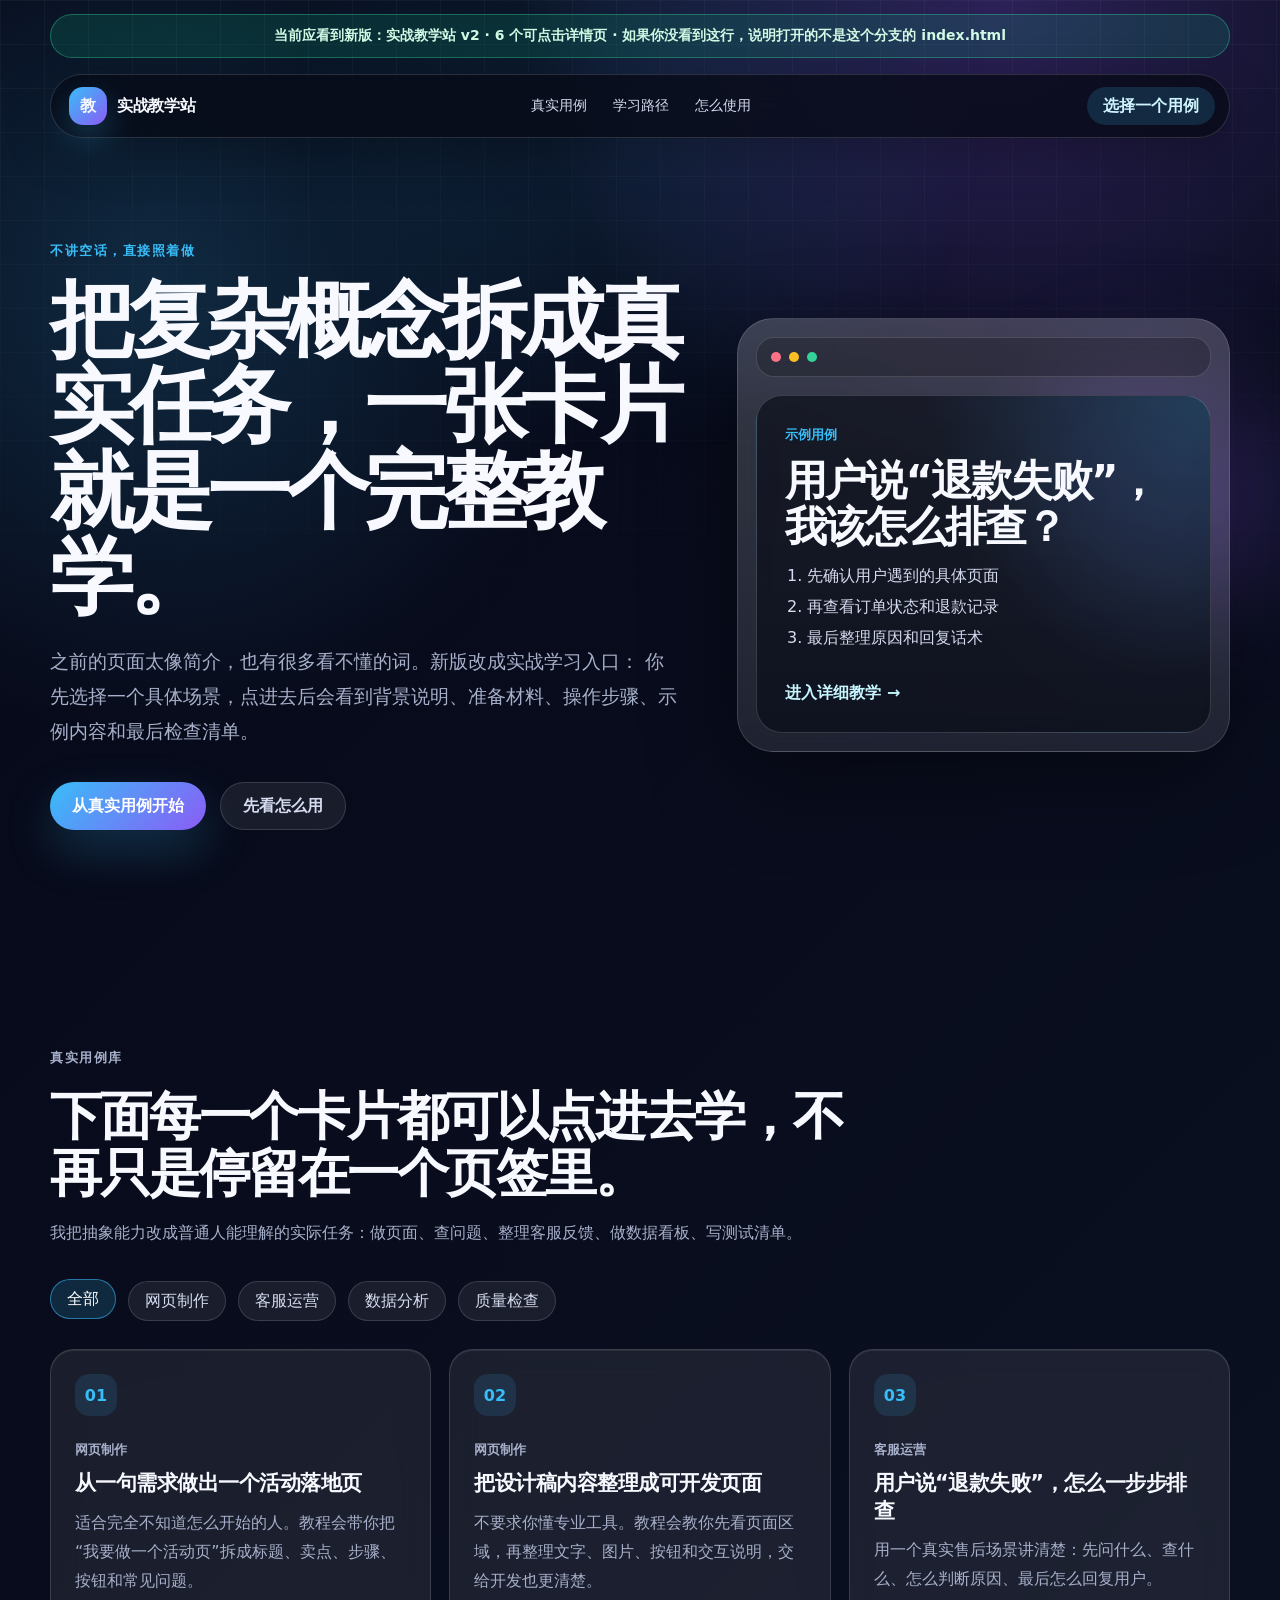
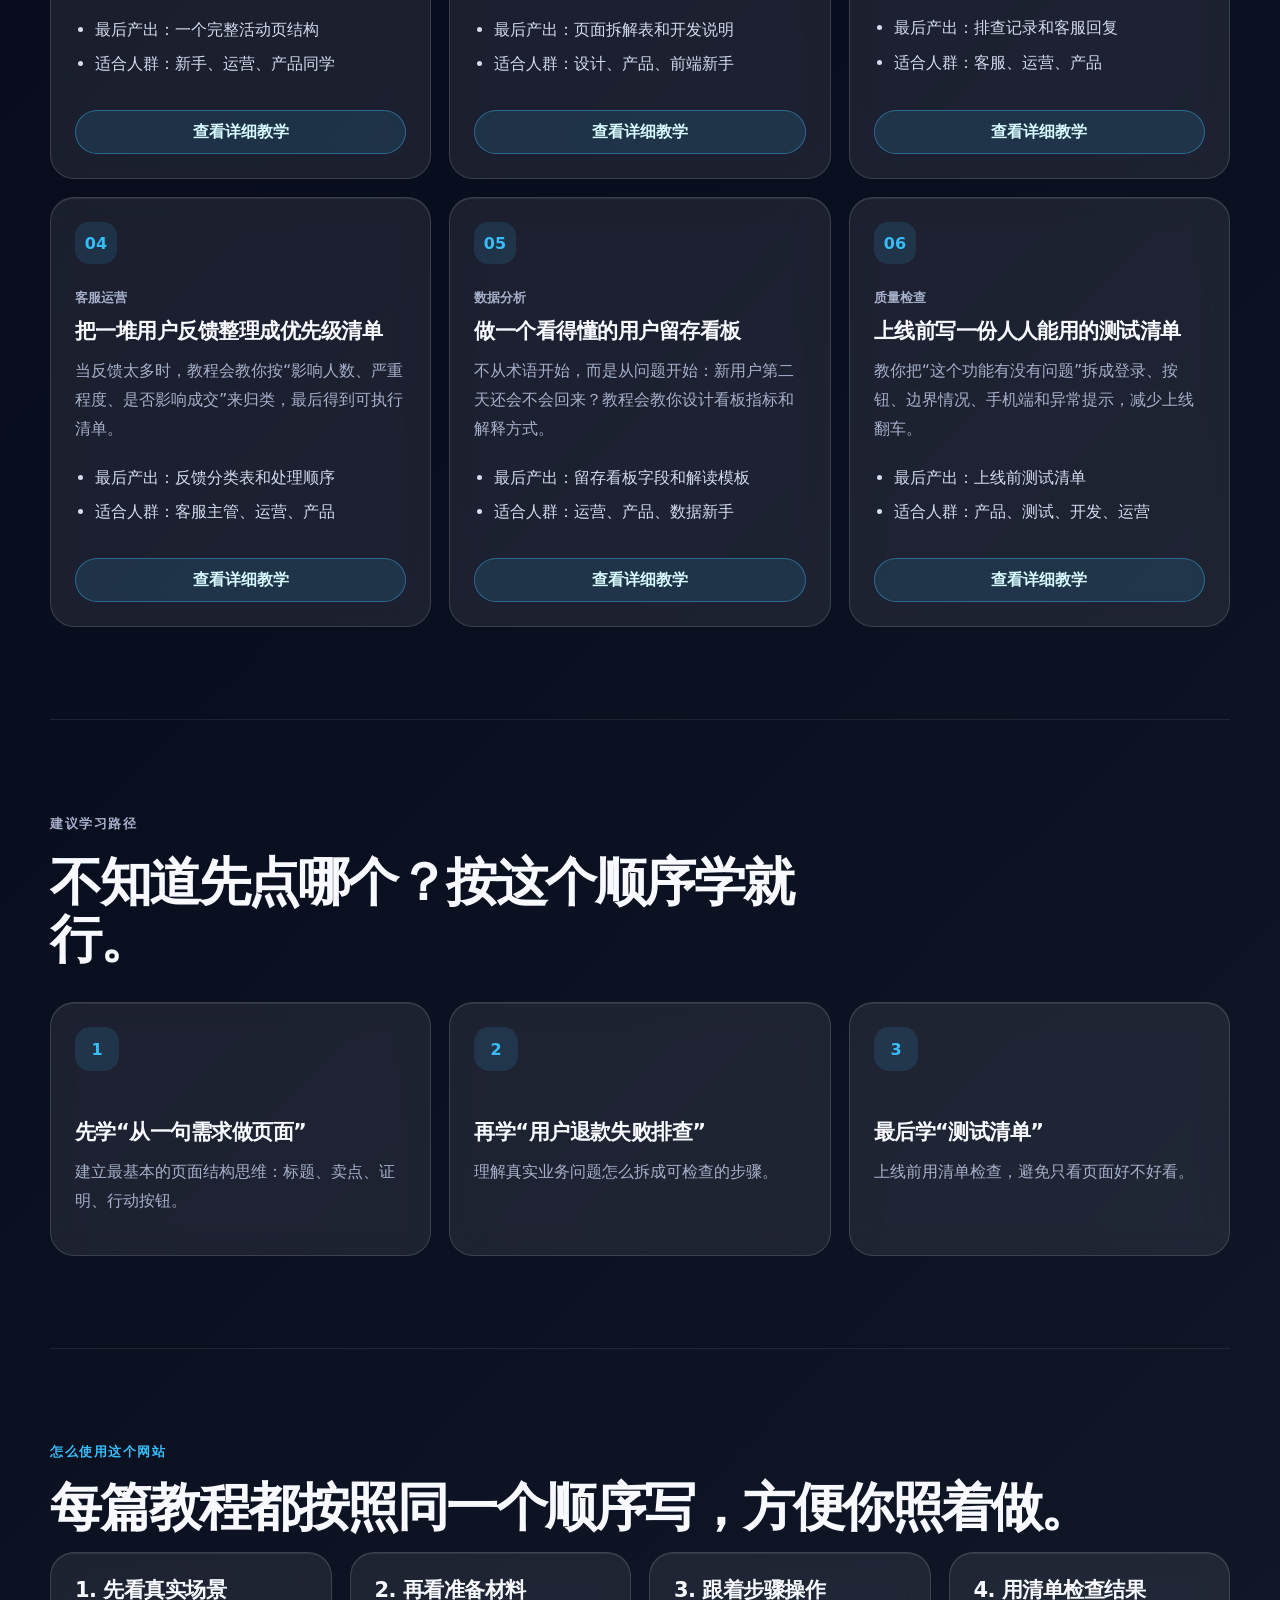
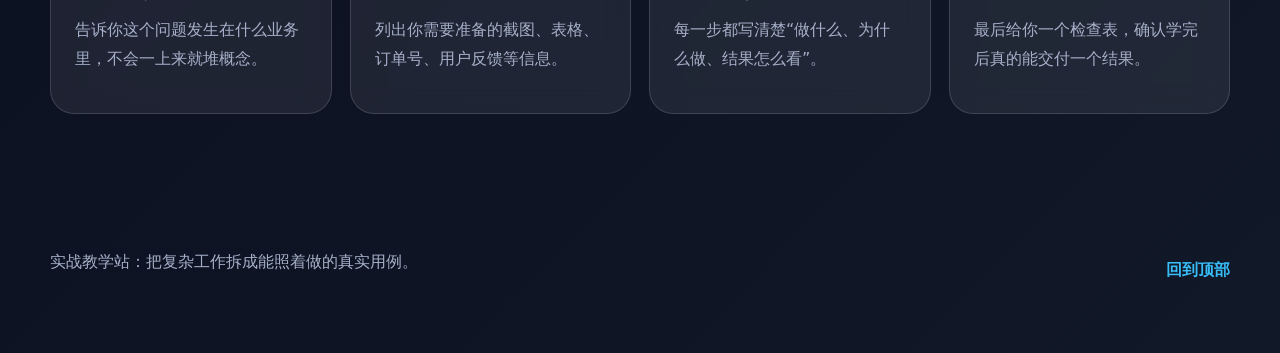
==== commit 79bec4fe: "Add visible tutorial site version notice Co-authored-by: hxabcdefg <hxabcdefg@users.noreply.github.c" ====
--- a/index.html
+++ b/index.html
@@ -11,6 +11,9 @@
     <link rel="stylesheet" href="./styles.css" />
   </head>
   <body>
+    <div class="version-notice">
+      当前应看到新版：实战教学站 v2 · 6 个可点击详情页 · 如果你没看到这行，说明打开的不是这个分支的 index.html
+    </div>
     <header class="site-header">
       <a class="brand" href="./index.html" aria-label="实战教学站首页">
         <span class="brand-mark">教</span>
--- a/styles.css
+++ b/styles.css
@@ -82,6 +82,19 @@
   font: inherit;
 }
 
+.version-notice {
+  width: min(100% - 40px, var(--container));
+  margin: 14px auto -2px;
+  padding: 12px 18px;
+  border: 1px solid rgba(52, 211, 153, 0.38);
+  border-radius: 999px;
+  color: #d1fae5;
+  background: rgba(16, 185, 129, 0.16);
+  font-size: 14px;
+  font-weight: 800;
+  text-align: center;
+}
+
 p,
 h1,
 h2,
@@ -666,8 +679,14 @@
   .hero,
   .section,
   .site-footer,
-  .lesson {
+  .lesson,
+  .version-notice {
     width: min(100% - 28px, var(--container));
+  }
+
+  .version-notice {
+    border-radius: 18px;
+    line-height: 1.6;
   }
 
   .site-header {
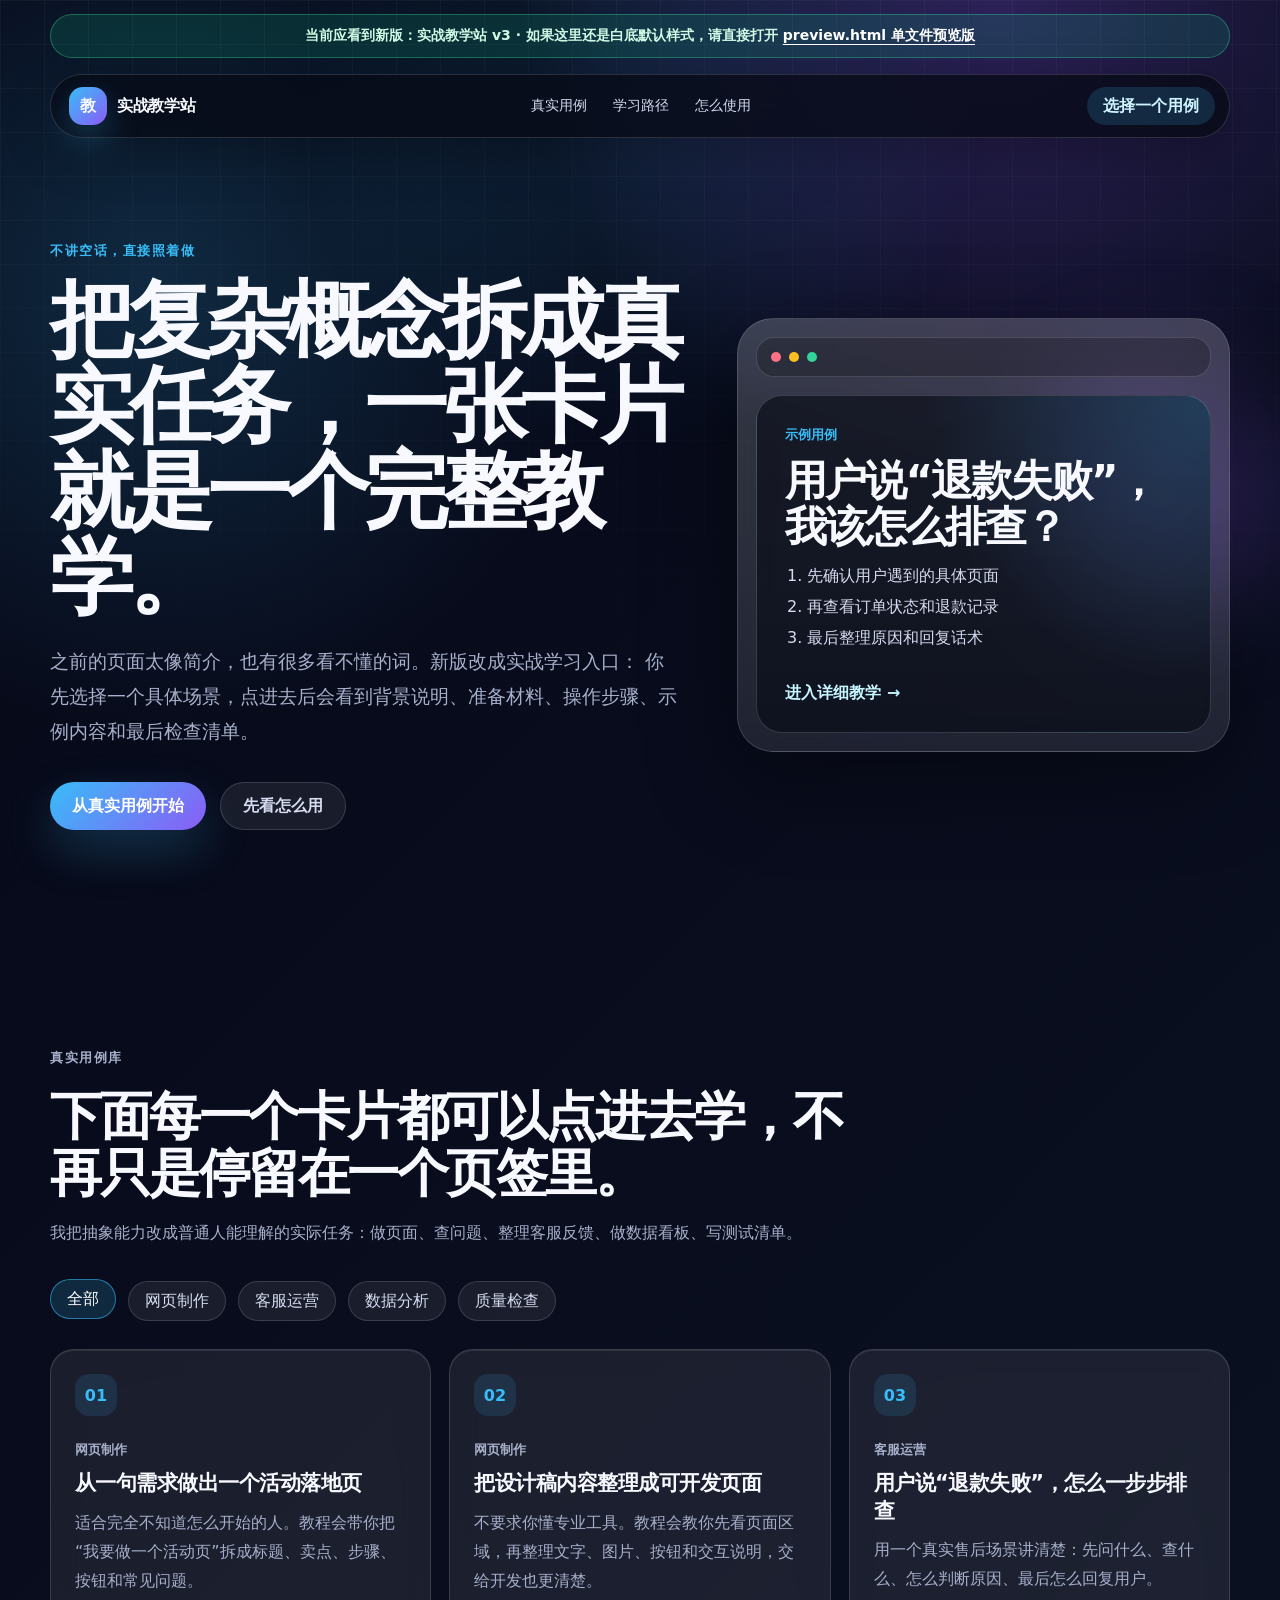
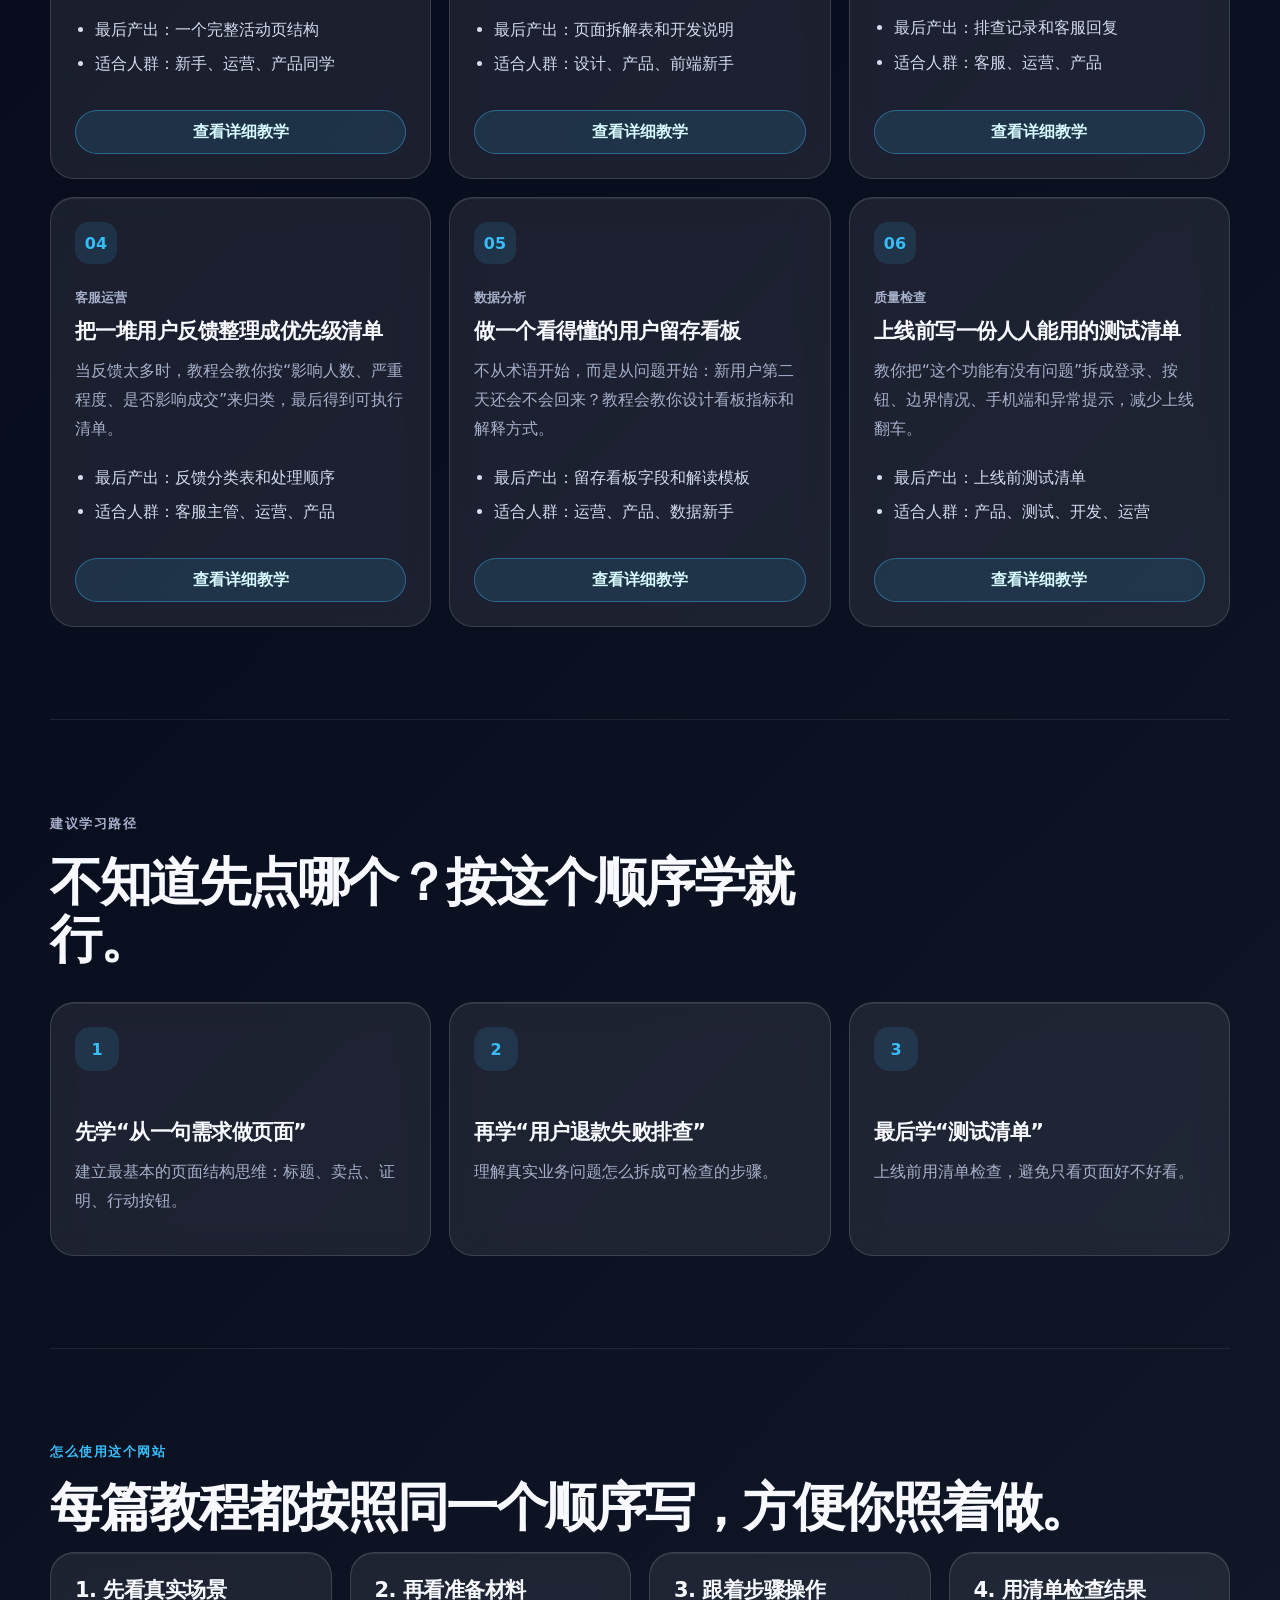
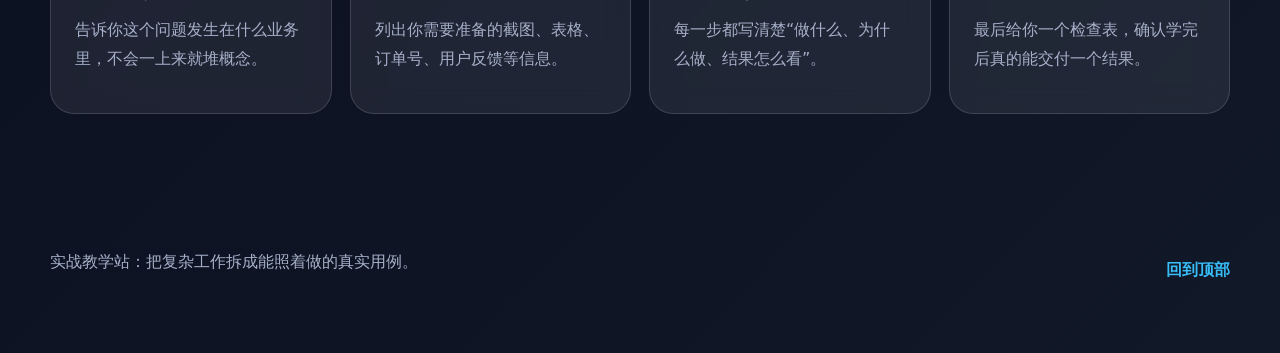
==== commit 97bec68b: "Merge 2ef524805f14726f35a85e6212b72dc597da34b0 into 37b3d48b50e78fdf8855e9c2e80b061900e27a7f" ====
--- a/index.html
+++ b/index.html
@@ -8,11 +8,490 @@
       name="description"
       content="一个以真实业务用例为入口的多页教学网站。每个卡片都能跳转到详细教程，包含场景、步骤、示例和检查清单。"
     />
-    <link rel="stylesheet" href="./styles.css" />
+    <style>
+      :root {
+        color-scheme: dark;
+        --bg: #070a16;
+        --card: rgba(255, 255, 255, 0.08);
+        --card-strong: rgba(255, 255, 255, 0.13);
+        --line: rgba(255, 255, 255, 0.14);
+        --text: #f7f9ff;
+        --muted: #a7b0ca;
+        --blue: #38bdf8;
+        --purple: #8b5cf6;
+        --green: #34d399;
+        --container: 1180px;
+      }
+
+      * {
+        box-sizing: border-box;
+      }
+
+      html {
+        scroll-behavior: smooth;
+      }
+
+      body {
+        min-width: 320px;
+        margin: 0;
+        color: var(--text);
+        background:
+          radial-gradient(circle at 12% 8%, rgba(56, 189, 248, 0.2), transparent 28rem),
+          radial-gradient(circle at 78% 0%, rgba(139, 92, 246, 0.3), transparent 30rem),
+          linear-gradient(135deg, #060817 0%, #0a0f20 52%, #111827 100%);
+        font-family:
+          "PingFang SC",
+          "Microsoft YaHei",
+          system-ui,
+          -apple-system,
+          BlinkMacSystemFont,
+          "Segoe UI",
+          sans-serif;
+      }
+
+      body::before {
+        position: fixed;
+        inset: 0;
+        z-index: -2;
+        pointer-events: none;
+        content: "";
+        background-image:
+          linear-gradient(rgba(255, 255, 255, 0.045) 1px, transparent 1px),
+          linear-gradient(90deg, rgba(255, 255, 255, 0.045) 1px, transparent 1px);
+        background-size: 44px 44px;
+      }
+
+      a {
+        color: inherit;
+        text-decoration: none;
+      }
+
+      button {
+        font: inherit;
+      }
+
+      p,
+      h1,
+      h2,
+      h3 {
+        margin-top: 0;
+      }
+
+      .version-notice,
+      .site-header,
+      .hero,
+      .section,
+      .site-footer {
+        width: min(100% - 40px, var(--container));
+        margin-inline: auto;
+      }
+
+      .version-notice {
+        margin-top: 14px;
+        padding: 12px 18px;
+        border: 1px solid rgba(52, 211, 153, 0.42);
+        border-radius: 999px;
+        color: #d1fae5;
+        background: rgba(16, 185, 129, 0.18);
+        font-size: 14px;
+        font-weight: 800;
+        text-align: center;
+      }
+
+      .version-notice a {
+        color: #ffffff;
+        text-decoration: underline;
+        text-underline-offset: 4px;
+      }
+
+      .site-header {
+        position: sticky;
+        top: 16px;
+        z-index: 20;
+        display: flex;
+        align-items: center;
+        justify-content: space-between;
+        gap: 18px;
+        margin-top: 14px;
+        padding: 12px 14px 12px 18px;
+        border: 1px solid var(--line);
+        border-radius: 999px;
+        background: rgba(7, 10, 22, 0.78);
+        box-shadow: 0 14px 48px rgba(0, 0, 0, 0.26);
+        backdrop-filter: blur(20px);
+      }
+
+      .brand,
+      .site-nav,
+      .hero-actions,
+      .filter-tabs,
+      .site-footer {
+        display: flex;
+        align-items: center;
+      }
+
+      .brand {
+        gap: 10px;
+        font-weight: 900;
+      }
+
+      .brand-mark {
+        display: grid;
+        width: 38px;
+        height: 38px;
+        place-items: center;
+        border-radius: 14px;
+        background: linear-gradient(135deg, var(--blue), var(--purple));
+      }
+
+      .site-nav {
+        gap: 26px;
+        color: #d6dcf0;
+        font-size: 14px;
+      }
+
+      .header-action,
+      .primary-btn,
+      .secondary-btn,
+      .card-link {
+        display: inline-flex;
+        align-items: center;
+        justify-content: center;
+        border-radius: 999px;
+        font-weight: 800;
+      }
+
+      .header-action {
+        min-height: 38px;
+        padding: 0 16px;
+        background: rgba(56, 189, 248, 0.16);
+        color: #cff4ff;
+      }
+
+      .primary-btn,
+      .secondary-btn {
+        min-height: 48px;
+        padding: 0 22px;
+      }
+
+      .primary-btn {
+        background: linear-gradient(135deg, var(--blue), var(--purple));
+        color: white;
+        box-shadow: 0 20px 48px rgba(56, 189, 248, 0.24);
+      }
+
+      .secondary-btn {
+        border: 1px solid var(--line);
+        color: #d6dcf0;
+        background: rgba(255, 255, 255, 0.07);
+      }
+
+      .hero {
+        display: grid;
+        grid-template-columns: minmax(0, 1fr) minmax(360px, 0.78fr);
+        gap: 56px;
+        align-items: center;
+        min-height: calc(100vh - 120px);
+        padding: 74px 0 96px;
+      }
+
+      .eyebrow {
+        display: inline-flex;
+        margin-bottom: 18px;
+        color: var(--blue);
+        font-size: 13px;
+        font-weight: 900;
+        letter-spacing: 0.12em;
+      }
+
+      h1 {
+        max-width: 840px;
+        margin-bottom: 24px;
+        font-size: clamp(46px, 7.4vw, 84px);
+        line-height: 1.02;
+        letter-spacing: -0.065em;
+      }
+
+      h2 {
+        margin-bottom: 16px;
+        font-size: clamp(30px, 4.5vw, 52px);
+        line-height: 1.1;
+        letter-spacing: -0.048em;
+      }
+
+      h3 {
+        margin-bottom: 10px;
+        font-size: 21px;
+        line-height: 1.32;
+      }
+
+      .hero-lead,
+      .section-heading p,
+      .case-card p,
+      .path-list p,
+      .explain-grid p {
+        color: var(--muted);
+        line-height: 1.82;
+      }
+
+      .hero-lead {
+        max-width: 720px;
+        font-size: 19px;
+      }
+
+      .hero-actions {
+        gap: 14px;
+        flex-wrap: wrap;
+        margin-top: 34px;
+      }
+
+      .board-window,
+      .case-card,
+      .path-list article,
+      .explain-grid article {
+        border: 1px solid var(--line);
+        background: var(--card);
+        box-shadow:
+          0 28px 90px rgba(0, 0, 0, 0.26),
+          inset 0 1px 0 rgba(255, 255, 255, 0.08);
+        backdrop-filter: blur(14px);
+      }
+
+      .board-window {
+        overflow: hidden;
+        padding: 18px;
+        border-radius: 36px;
+      }
+
+      .window-bar {
+        display: flex;
+        gap: 8px;
+        padding: 14px;
+        border: 1px solid var(--line);
+        border-radius: 18px;
+        background: rgba(0, 0, 0, 0.22);
+      }
+
+      .window-bar span {
+        width: 10px;
+        height: 10px;
+        border-radius: 50%;
+        background: #fb7185;
+      }
+
+      .window-bar span:nth-child(2) {
+        background: #fbbf24;
+      }
+
+      .window-bar span:nth-child(3) {
+        background: var(--green);
+      }
+
+      .preview-card {
+        margin-top: 18px;
+        padding: 28px;
+        border-radius: 26px;
+        background: rgba(7, 10, 22, 0.62);
+      }
+
+      .preview-card small,
+      .preview-card a,
+      .site-footer a {
+        color: #7dd3fc;
+        font-weight: 900;
+      }
+
+      .preview-card ol {
+        display: grid;
+        gap: 10px;
+        padding-left: 22px;
+        color: #d6dcf0;
+      }
+
+      .section {
+        padding: 92px 0;
+      }
+
+      .section-heading {
+        max-width: 820px;
+        margin-bottom: 34px;
+      }
+
+      .filter-tabs {
+        gap: 12px;
+        flex-wrap: wrap;
+        margin-bottom: 28px;
+      }
+
+      .filter-tab {
+        cursor: pointer;
+        min-height: 40px;
+        padding: 0 16px;
+        border: 1px solid var(--line);
+        border-radius: 999px;
+        color: #d6dcf0;
+        background: rgba(255, 255, 255, 0.07);
+      }
+
+      .filter-tab.is-active {
+        border-color: rgba(56, 189, 248, 0.55);
+        background: rgba(56, 189, 248, 0.18);
+        color: white;
+      }
+
+      .case-grid {
+        display: grid;
+        grid-template-columns: repeat(3, 1fr);
+        gap: 18px;
+      }
+
+      .case-card {
+        display: flex;
+        min-height: 430px;
+        flex-direction: column;
+        padding: 24px;
+        border-radius: 24px;
+      }
+
+      .case-card.is-hidden {
+        display: none;
+      }
+
+      .case-number {
+        display: grid;
+        width: 42px;
+        height: 42px;
+        margin-bottom: 22px;
+        place-items: center;
+        border-radius: 14px;
+        color: var(--blue);
+        font-weight: 900;
+        background: rgba(56, 189, 248, 0.12);
+      }
+
+      .case-type {
+        margin-bottom: 8px;
+        color: var(--blue);
+        font-size: 13px;
+        font-weight: 900;
+      }
+
+      .case-card ul {
+        display: grid;
+        gap: 8px;
+        margin: 6px 0 24px;
+        padding-left: 20px;
+        color: #d6dcf0;
+        line-height: 1.65;
+      }
+
+      .card-link {
+        min-height: 44px;
+        margin-top: auto;
+        border: 1px solid rgba(56, 189, 248, 0.4);
+        color: #d6f8ff;
+        background: rgba(56, 189, 248, 0.12);
+      }
+
+      .path-list,
+      .explain-grid {
+        display: grid;
+        grid-template-columns: repeat(3, 1fr);
+        gap: 18px;
+      }
+
+      .explain-grid {
+        grid-template-columns: repeat(4, 1fr);
+      }
+
+      .path-list article,
+      .explain-grid article {
+        padding: 24px;
+        border-radius: 24px;
+      }
+
+      .path-list span {
+        display: grid;
+        width: 44px;
+        height: 44px;
+        margin-bottom: 48px;
+        place-items: center;
+        border-radius: 15px;
+        color: var(--blue);
+        font-weight: 900;
+        background: rgba(56, 189, 248, 0.12);
+      }
+
+      .site-footer {
+        justify-content: space-between;
+        gap: 18px;
+        padding: 46px 0 64px;
+        color: var(--muted);
+      }
+
+      @media (max-width: 1040px) {
+        .site-nav {
+          display: none;
+        }
+
+        .hero {
+          grid-template-columns: 1fr;
+        }
+
+        .case-grid,
+        .path-list,
+        .explain-grid {
+          grid-template-columns: repeat(2, 1fr);
+        }
+      }
+
+      @media (max-width: 720px) {
+        .version-notice,
+        .site-header,
+        .hero,
+        .section,
+        .site-footer {
+          width: min(100% - 28px, var(--container));
+        }
+
+        .header-action {
+          display: none;
+        }
+
+        .hero {
+          padding-top: 54px;
+          padding-bottom: 70px;
+        }
+
+        h1 {
+          font-size: clamp(40px, 13vw, 58px);
+        }
+
+        .hero-actions {
+          align-items: stretch;
+          flex-direction: column;
+        }
+
+        .hero-actions a,
+        .case-grid,
+        .path-list,
+        .explain-grid {
+          width: 100%;
+        }
+
+        .case-grid,
+        .path-list,
+        .explain-grid {
+          grid-template-columns: 1fr;
+        }
+      }
+    </style>
+    <link rel="stylesheet" href="./styles.css?v=20260617-v3" />
   </head>
   <body>
     <div class="version-notice">
-      当前应看到新版：实战教学站 v2 · 6 个可点击详情页 · 如果你没看到这行，说明打开的不是这个分支的 index.html
+      当前应看到新版：实战教学站 v3 · 如果这里还是白底默认样式，请直接打开
+      <a href="./preview.html">preview.html 单文件预览版</a>
     </div>
     <header class="site-header">
       <a class="brand" href="./index.html" aria-label="实战教学站首页">
--- a/styles.css
+++ b/styles.css
@@ -95,6 +95,12 @@
   text-align: center;
 }
 
+.version-notice a {
+  color: #ffffff;
+  text-decoration: underline;
+  text-underline-offset: 4px;
+}
+
 p,
 h1,
 h2,
